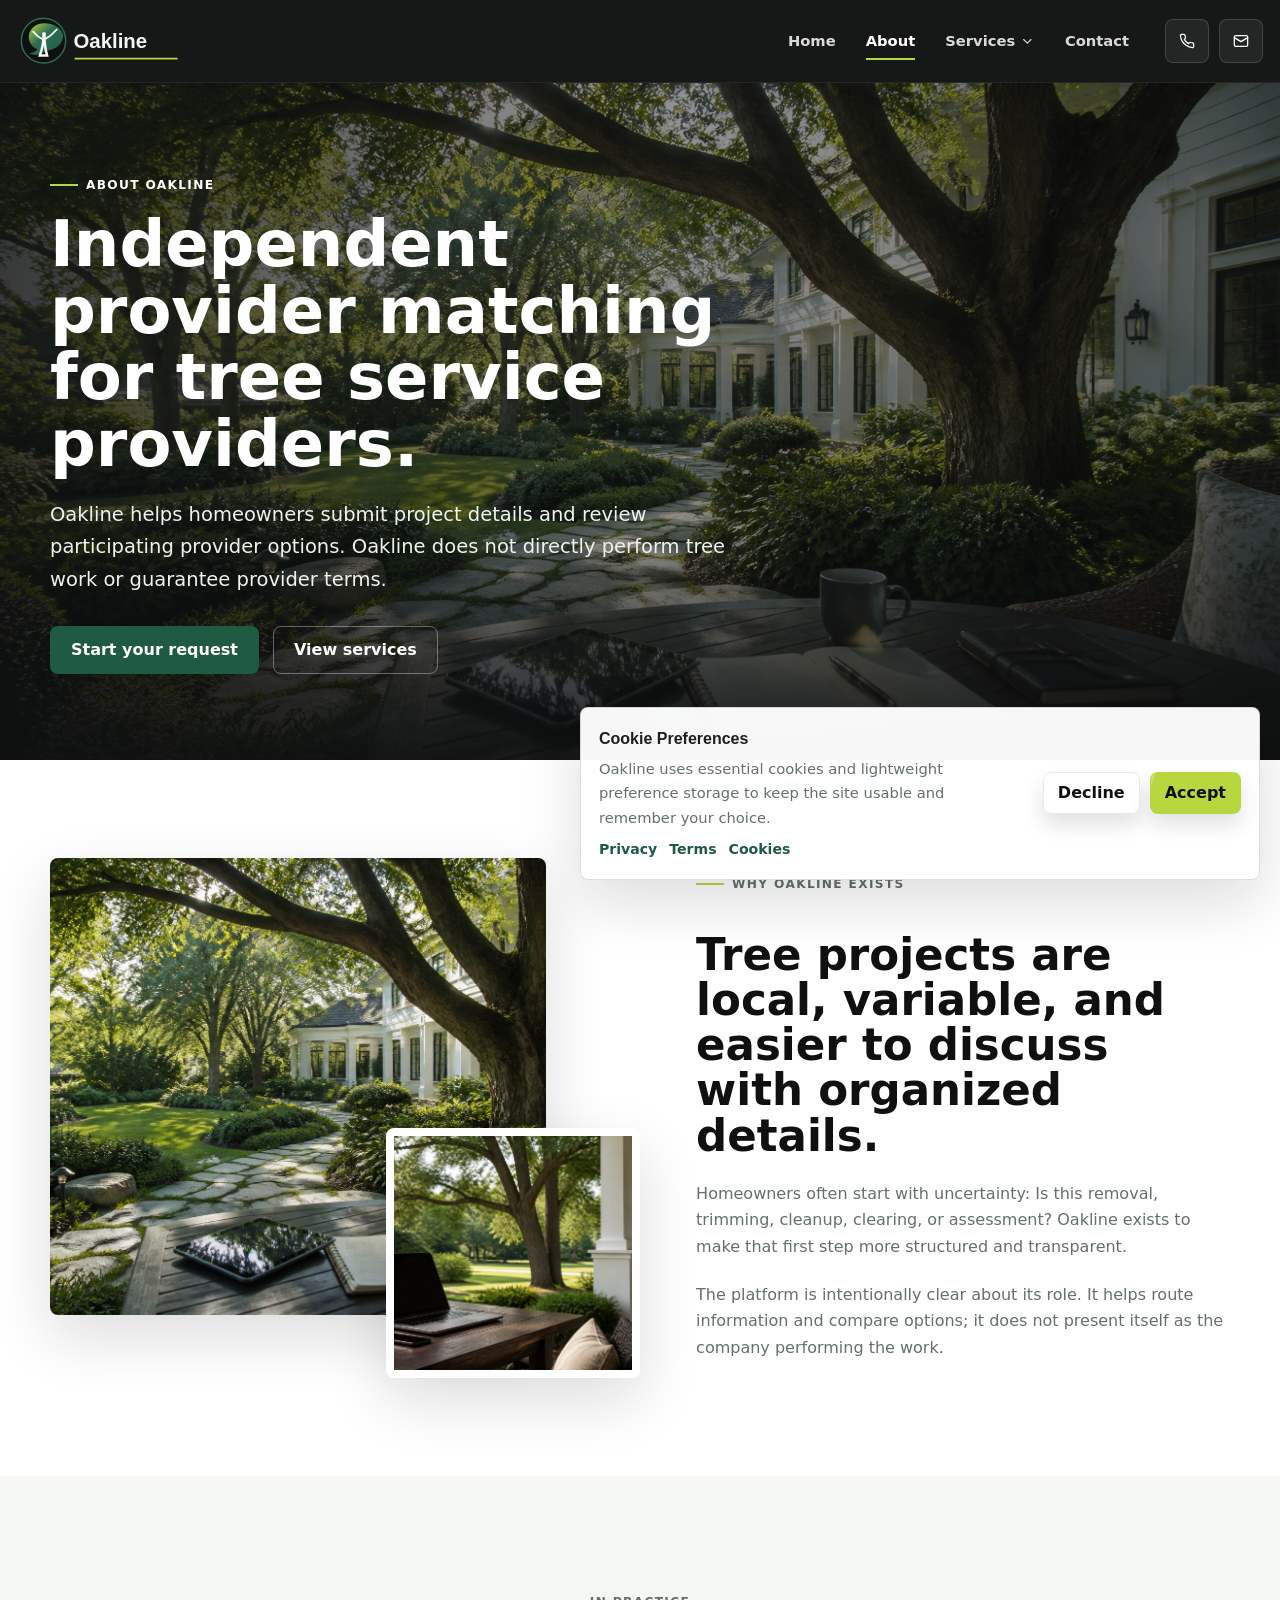
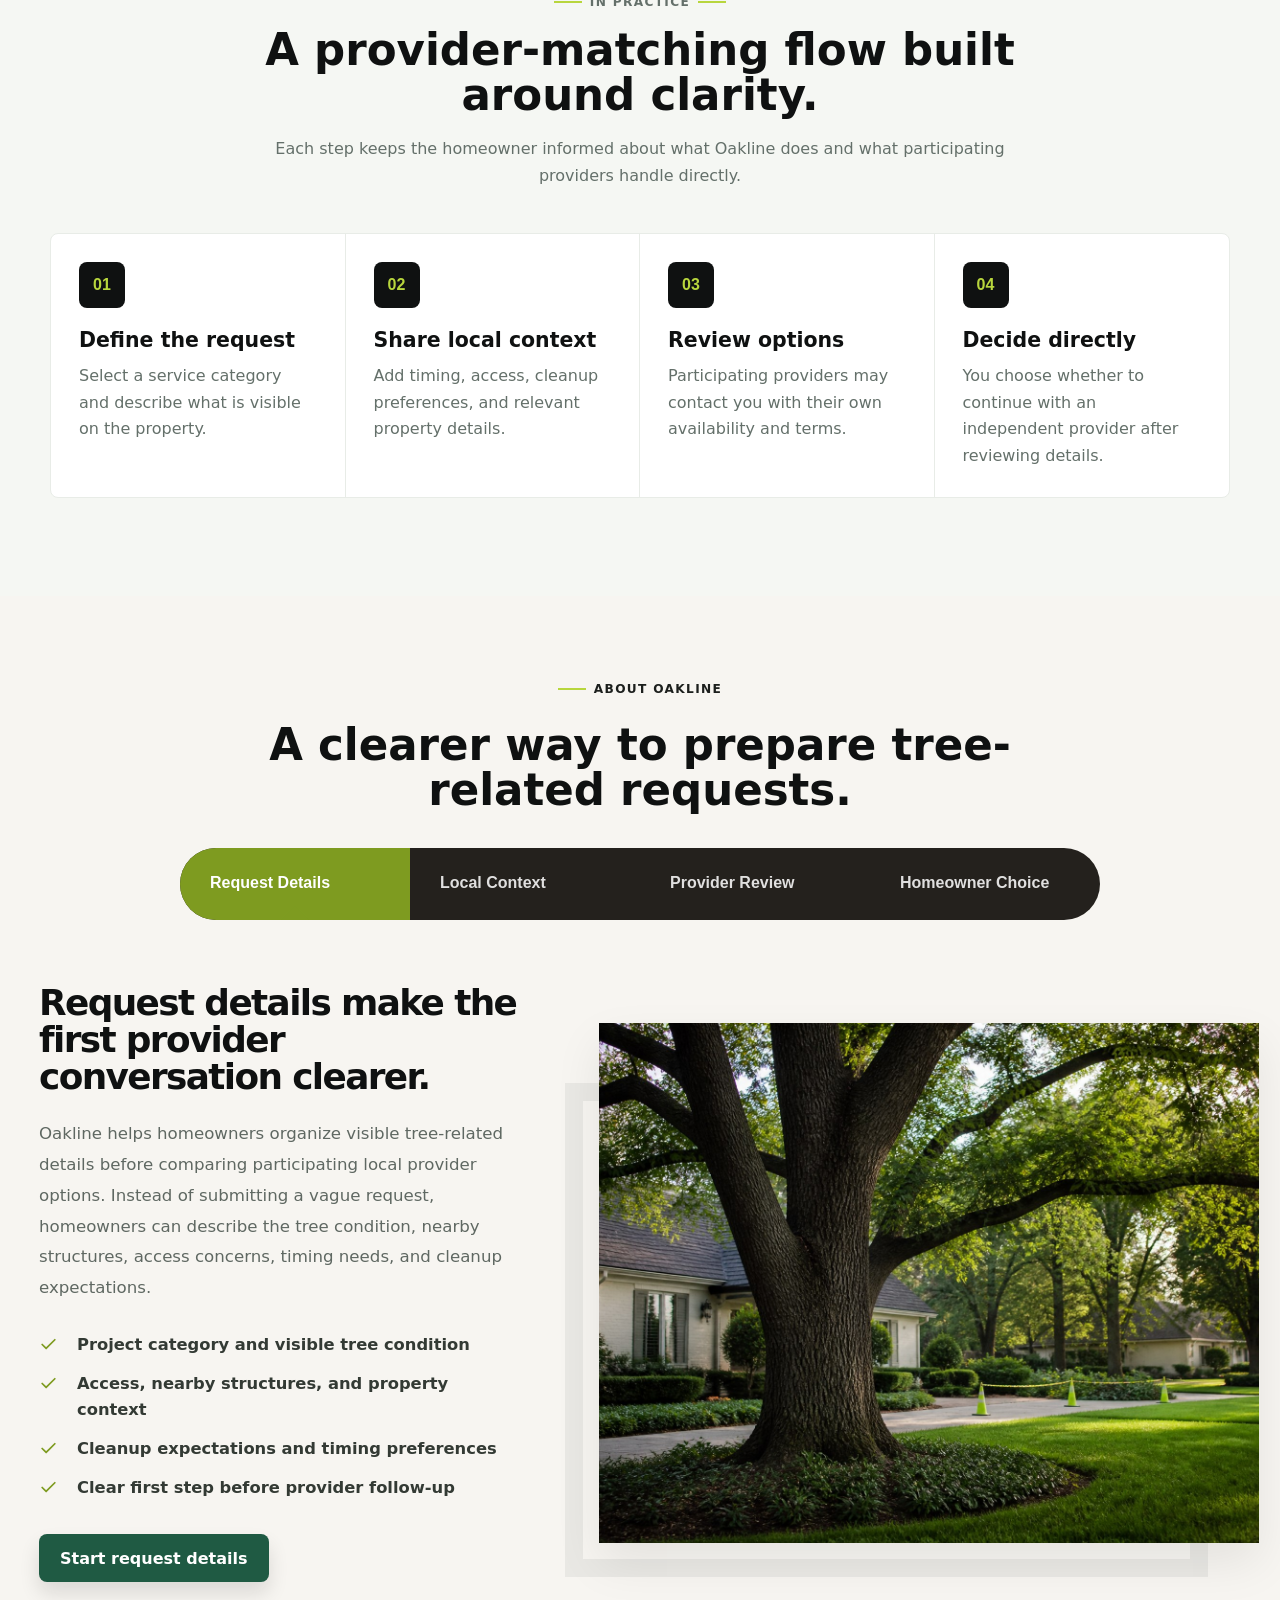
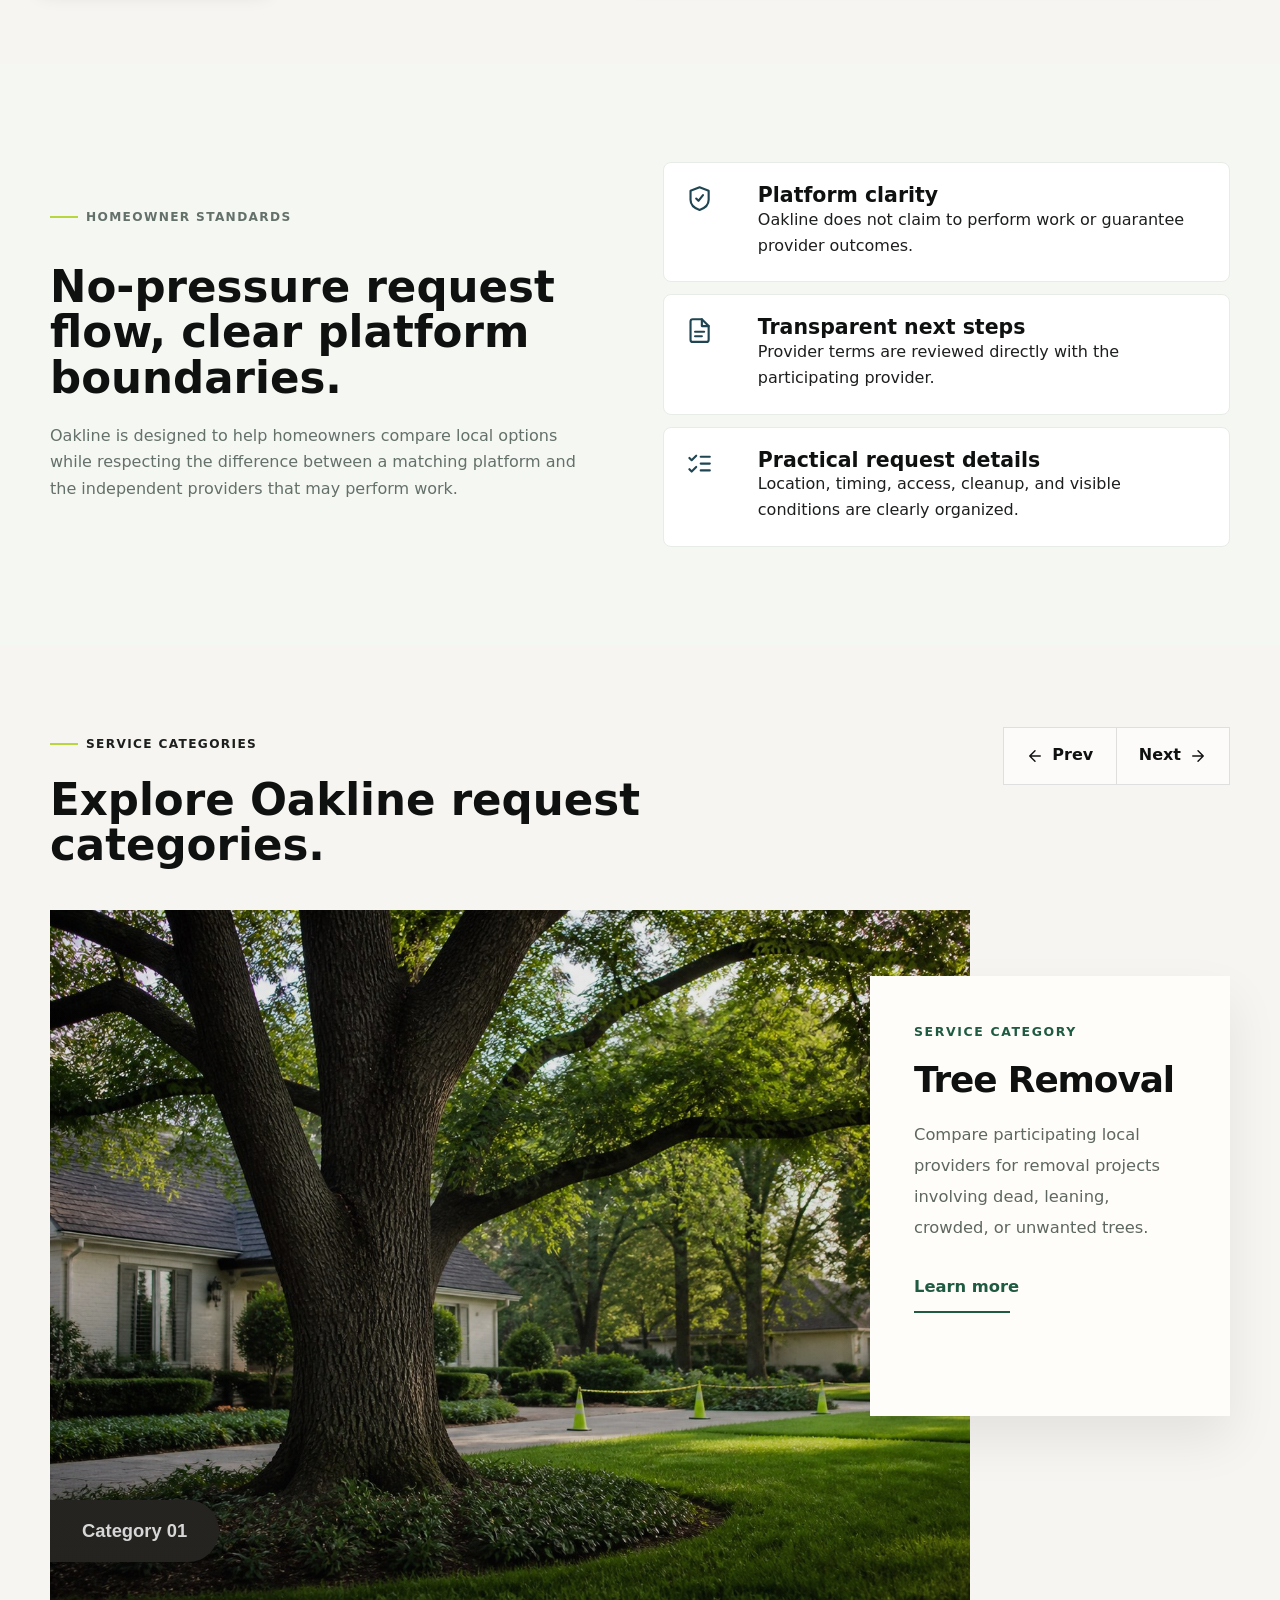
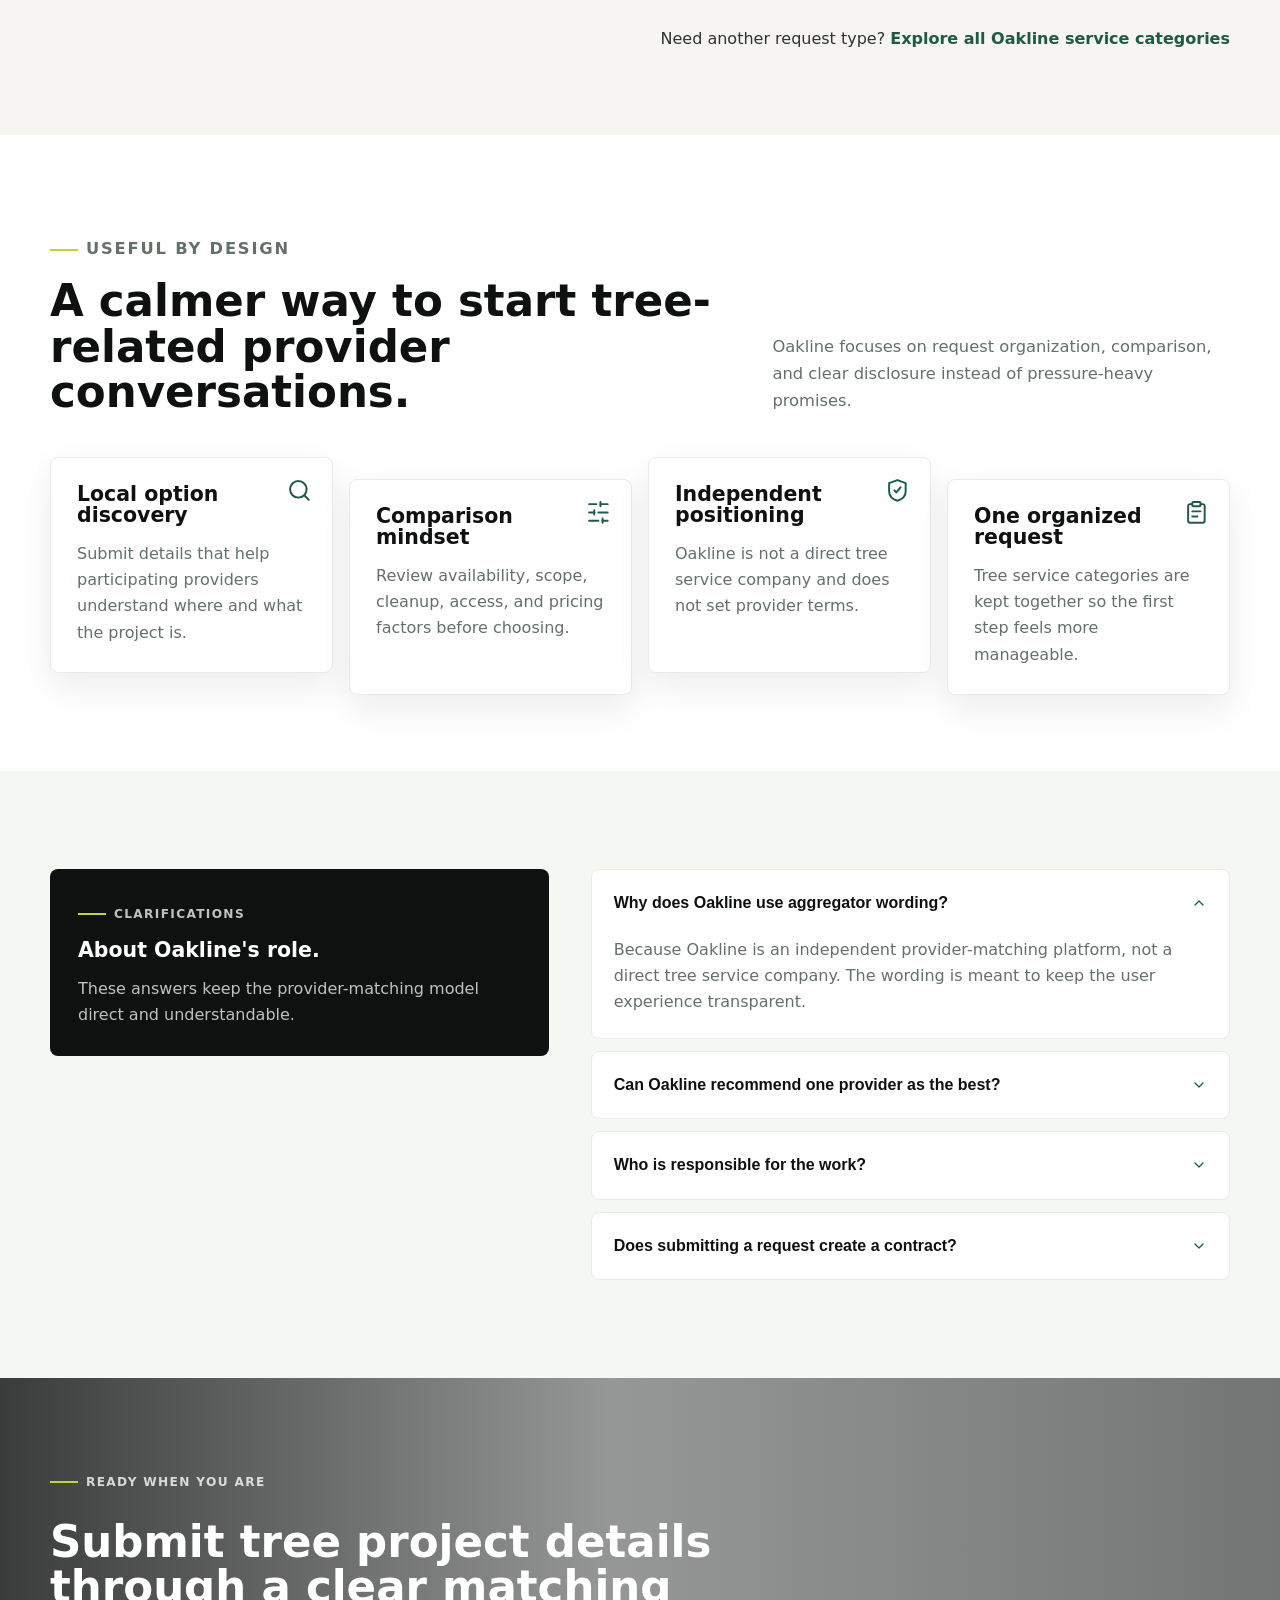
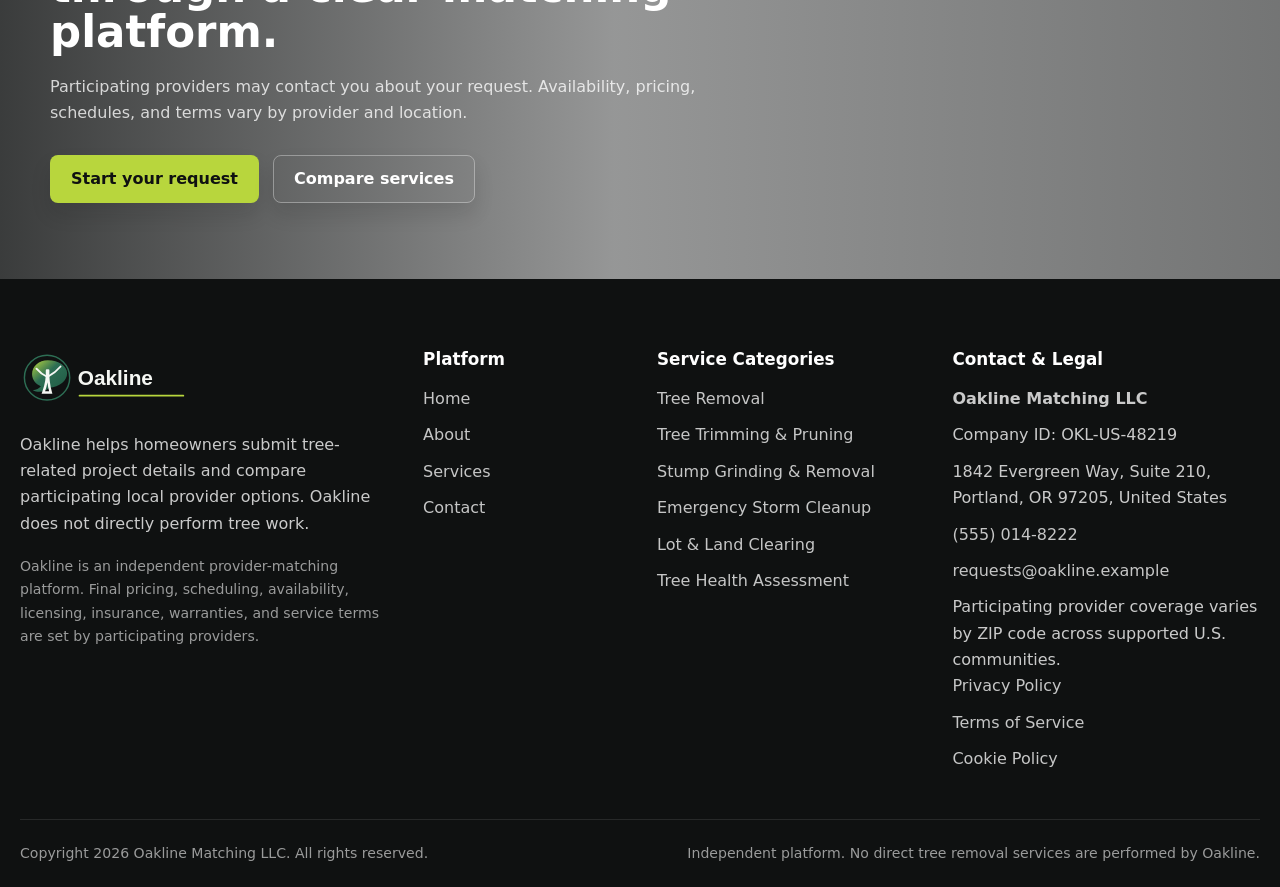
==== about.html @ 8fe59e29 "+" ====
<!doctype html>
<html lang="en">
<head>
  <meta charset="utf-8">
  <meta name="viewport" content="width=device-width, initial-scale=1">
  <meta name="description" content="Learn how Oakline works as an independent tree service provider matching platform for homeowners.">
  <title>About Oakline | Independent Provider Matching</title>
  <link rel="icon" href="assets/images/logo.svg" type="image/svg+xml">
  <link rel="stylesheet" href="assets/css/global.css">
  <link rel="stylesheet" href="assets/css/about.css">
  <script defer src="assets/js/config.js"></script>
  <script defer src="assets/js/global.js"></script>
  <script defer src="assets/js/about.js"></script>
</head>
<body data-page="about">
  <a class="skip-link" href="#main">Skip to content</a>
  <div data-site-header></div>

  <main id="main">
    <section class="inner-hero hero-about">
      <div class="inner-hero-content">
        <div class="inner-hero-copy" data-aos="fade-up">
          <p class="eyebrow">About Oakline</p>
          <h1>Independent provider matching for tree service providers.</h1>
          <p class="lead">Oakline helps homeowners submit project details and review participating provider options. Oakline does not directly perform tree work or guarantee provider terms.</p>
          <div class="btn-row">
            <a class="btn btn-primary" href="contact.html">Start your request</a>
            <a class="btn btn-ghost-dark" href="all-services.html">View services</a>
          </div>
        </div>
      </div>
    </section>

    <section class="section" aria-labelledby="why-exists">
      <div class="container story-grid">
        <div class="photo-stack" data-aos="fade-right">
          <div class="photo-main"><img src="assets/images/hero-about.jpg" alt="Mature residential landscape" loading="lazy"></div>
          <div class="photo-small"><img src="assets/images/hero-contact.jpg" alt="Request planning table near trees" loading="lazy"></div>
        </div>
        <div class="content-stack" data-aos="fade-left">
          <p class="eyebrow">Why Oakline exists</p>
          <h2 id="why-exists">Tree projects are local, variable, and easier to discuss with organized details.</h2>
          <p>Homeowners often start with uncertainty: Is this removal, trimming, cleanup, clearing, or assessment? Oakline exists to make that first step more structured and transparent.</p>
          <p>The platform is intentionally clear about its role. It helps route information and compare options; it does not present itself as the company performing the work.</p>
        </div>
      </div>
    </section>

    <section class="section section-soft" aria-labelledby="practice-flow">
      <div class="container">
        <div class="center-heading">
          <p class="eyebrow">In practice</p>
          <h2 id="practice-flow">A provider-matching flow built around clarity.</h2>
          <p>Each step keeps the homeowner informed about what Oakline does and what participating providers handle directly.</p>
        </div>
        <div class="process-line" data-aos="fade-up">
          <article class="process-step"><span>01</span><h3>Define the request</h3><p>Select a service category and describe what is visible on the property.</p></article>
          <article class="process-step"><span>02</span><h3>Share local context</h3><p>Add timing, access, cleanup preferences, and relevant property details.</p></article>
          <article class="process-step"><span>03</span><h3>Review options</h3><p>Participating providers may contact you with their own availability and terms.</p></article>
          <article class="process-step"><span>04</span><h3>Decide directly</h3><p>You choose whether to continue with an independent provider after reviewing details.</p></article>
        </div>
      </div>
    </section>


    <section class="section oakline-about-tabs" aria-labelledby="oakline-about-tabs-title">
      <div class="oakline-about-tabs__shell" data-tab-group>
        <div class="oakline-about-tabs__heading">
          <p class="eyebrow">About Oakline</p>
          <h2 id="oakline-about-tabs-title">A clearer way to prepare tree-related requests.</h2>
        </div>
    
        <div class="oakline-about-tabs__nav" role="tablist" aria-label="Oakline platform topics">
          <button class="oakline-about-tab tab-button" type="button" data-tab-target="request-details">
            Request Details
          </button>
          <button class="oakline-about-tab tab-button" type="button" data-tab-target="local-context">
            Local Context
          </button>
          <button class="oakline-about-tab tab-button" type="button" data-tab-target="provider-review">
            Provider Review
          </button>
          <button class="oakline-about-tab tab-button" type="button" data-tab-target="homeowner-choice">
            Homeowner Choice
          </button>
        </div>
    
        <div class="oakline-about-tabs__content">
          <div class="tab-panel" data-tab-panel="request-details">
            <div class="oakline-about-tabs__panel">
              <div class="oakline-about-tabs__copy">
                <h3>Request details make the first provider conversation clearer.</h3>
                <p>
                  Oakline helps homeowners organize visible tree-related details before comparing participating local
                  provider options. Instead of submitting a vague request, homeowners can describe the tree condition,
                  nearby structures, access concerns, timing needs, and cleanup expectations.
                </p>
    
                <ul>
                  <li><span data-lucide="check"></span> Project category and visible tree condition</li>
                  <li><span data-lucide="check"></span> Access, nearby structures, and property context</li>
                  <li><span data-lucide="check"></span> Cleanup expectations and timing preferences</li>
                  <li><span data-lucide="check"></span> Clear first step before provider follow-up</li>
                </ul>
    
                <a class="btn btn-primary" href="contact.html">Start request details</a>
              </div>
    
              <div class="oakline-about-tabs__image">
                <img src="assets/images/service-1.jpg" alt="Tree removal request context" loading="lazy">
              </div>
            </div>
          </div>
    
          <div class="tab-panel" data-tab-panel="local-context">
            <div class="oakline-about-tabs__panel">
              <div class="oakline-about-tabs__copy">
                <h3>Local context can affect which providers are available.</h3>
                <p>
                  Provider participation may depend on ZIP code, route coverage, weather, project complexity, and local
                  demand. Oakline helps structure the request, but availability, timing, and response details come from
                  participating providers directly.
                </p>
    
                <ul>
                  <li><span data-lucide="check"></span> Provider coverage may vary by ZIP code</li>
                  <li><span data-lucide="check"></span> Storm demand can affect response timing</li>
                  <li><span data-lucide="check"></span> Access and equipment needs may change next steps</li>
                  <li><span data-lucide="check"></span> No guaranteed provider response or schedule</li>
                </ul>
    
                <a class="btn btn-primary" href="all-services.html">View categories</a>
              </div>
    
              <div class="oakline-about-tabs__image">
                <img src="assets/images/hero-services.jpg" alt="Residential property with mature trees" loading="lazy">
              </div>
            </div>
          </div>
    
          <div class="tab-panel" data-tab-panel="provider-review">
            <div class="oakline-about-tabs__panel">
              <div class="oakline-about-tabs__copy">
                <h3>Provider details should be reviewed before moving forward.</h3>
                <p>
                  Oakline is not a tree removal company and does not perform the work. Homeowners should review provider
                  licensing, insurance, written scope, cleanup terms, pricing factors, warranties, and service agreements
                  before choosing whether to continue.
                </p>
    
                <ul>
                  <li><span data-lucide="check"></span> Verify licensing and insurance directly</li>
                  <li><span data-lucide="check"></span> Ask what is included and excluded</li>
                  <li><span data-lucide="check"></span> Compare cleanup, access, and pricing details</li>
                  <li><span data-lucide="check"></span> Review provider-specific terms before hiring</li>
                </ul>
    
                <a class="btn btn-primary" href="about.html">How Oakline works</a>
              </div>
    
              <div class="oakline-about-tabs__image">
                <img src="assets/images/hero-about.jpg" alt="Tree provider review context" loading="lazy">
              </div>
            </div>
          </div>
    
          <div class="tab-panel" data-tab-panel="homeowner-choice">
            <div class="oakline-about-tabs__panel">
              <div class="oakline-about-tabs__copy">
                <h3>The homeowner stays in control of the final decision.</h3>
                <p>
                  Oakline helps with the first step: organizing the request and making provider comparison easier. Final
                  pricing, scheduling, project scope, cleanup, and service outcomes are handled between the homeowner and
                  the provider they choose.
                </p>
    
                <ul>
                  <li><span data-lucide="check"></span> Compare provider options without pressure</li>
                  <li><span data-lucide="check"></span> Continue only if provider terms fit your needs</li>
                  <li><span data-lucide="check"></span> Ask questions before approving any work</li>
                  <li><span data-lucide="check"></span> Make the final decision directly with the provider</li>
                </ul>
    
                <a class="btn btn-primary" href="contact.html">Submit project details</a>
              </div>
    
              <div class="oakline-about-tabs__image">
                <img src="assets/images/hero-contact.jpg" alt="Homeowner preparing tree request details" loading="lazy">
              </div>
            </div>
          </div>
        </div>
      </div>
    </section>

    <section class="section section-soft" aria-labelledby="standards">
      <div class="container split">
        <div class="content-stack" data-aos="fade-right">
          <p class="eyebrow">Homeowner standards</p>
          <h2 id="standards">No-pressure request flow, clear platform boundaries.</h2>
          <p>Oakline is designed to help homeowners compare local options while respecting the difference between a matching platform and the independent providers that may perform work.</p>
        </div>
        <div class="standards-list" data-aos="fade-left">
          <article class="standard-row"><span data-lucide="shield-check"></span><div><h3>Platform clarity</h3><p>Oakline does not claim to perform work or guarantee provider outcomes.</p></div></article>
          <article class="standard-row"><span data-lucide="file-text"></span><div><h3>Transparent next steps</h3><p>Provider terms are reviewed directly with the participating provider.</p></div></article>
          <article class="standard-row"><span data-lucide="list-check"></span><div><h3>Practical request details</h3><p>Location, timing, access, cleanup, and visible conditions are clearly organized.</p></div></article>
        </div>
      </div>
    </section>

<section class="section oakline-service-showcase" aria-labelledby="oakline-service-showcase-title">
  <div class="container">
    <div class="oakline-service-showcase__head">
      <div>
        <p class="eyebrow">Service categories</p>
        <h2 id="oakline-service-showcase-title">Explore Oakline request categories.</h2>
      </div>

      <div class="oakline-service-showcase__controls" aria-label="Service showcase controls">
        <button type="button" class="oakline-showcase-btn" data-service-showcase-prev>
          <span data-lucide="arrow-left"></span>
          Prev
        </button>
        <button type="button" class="oakline-showcase-btn" data-service-showcase-next>
          Next
          <span data-lucide="arrow-right"></span>
        </button>
      </div>
    </div>

    <div class="oakline-service-showcase__slider" data-service-showcase>
      <div class="oakline-service-showcase__media">
        <img src="assets/images/service-1.jpg" alt="Tree service category image" loading="lazy"
          data-service-showcase-image>

        <div class="oakline-service-showcase__badge" data-service-showcase-badge>
          Category 01
        </div>
      </div>

      <div class="oakline-service-showcase__card">
        <span class="oakline-service-showcase__kicker" data-service-showcase-kicker>
          Request category
        </span>

        <h3 data-service-showcase-title>Tree Removal</h3>

        <p data-service-showcase-text>
          Compare participating local providers for removal projects involving dead, leaning, crowded, or unwanted
          trees.
        </p>

        <a class="oakline-service-showcase__link" href="tree-removal.html" data-service-showcase-link>
          Learn more
        </a>
      </div>
    </div>

    <div class="oakline-service-showcase__footer">
      <p>
        Need another request type?
        <a href="all-services.html">Explore all Oakline service categories</a>
      </p>
    </div>
  </div>
</section>

    <section class="section" aria-labelledby="useful">
      <div class="container">
        <div class="section-heading">
          <div>
            <p class="eyebrow">Useful by design</p>
            <h2 id="useful">A calmer way to start tree-related provider conversations.</h2>
          </div>
          <p>Oakline focuses on request organization, comparison, and clear disclosure instead of pressure-heavy promises.
          </p>
        </div>
        <div class="useful-grid">
          <article class="premium-card" data-aos="fade-up"><span class="card-icon" data-lucide="search"></span>
            <h3>Local option discovery</h3>
            <p>Submit details that help participating providers understand where and what the project is.</p>
          </article>
          <article class="premium-card" data-aos="fade-up"><span class="card-icon" data-lucide="sliders-horizontal"></span>
            <h3>Comparison mindset</h3>
            <p>Review availability, scope, cleanup, access, and pricing factors before choosing.</p>
          </article>
          <article class="premium-card" data-aos="fade-up"><span class="card-icon" data-lucide="shield-check"></span>
            <h3>Independent positioning</h3>
            <p>Oakline is not a direct tree service company and does not set provider terms.</p>
          </article>
          <article class="premium-card" data-aos="fade-up"><span class="card-icon" data-lucide="clipboard-list"></span>
            <h3>One organized request</h3>
            <p>Tree service categories are kept together so the first step feels more manageable.</p>
          </article>
        </div>
      </div>
    </section>

    <section class="section section-soft" aria-labelledby="about-faq-title">
      <div class="container faq-layout">
        <aside class="faq-aside" data-aos="fade-right">
          <p class="eyebrow">Clarifications</p>
          <h3 id="about-faq-title">About Oakline's role.</h3>
          <p>These answers keep the provider-matching model direct and understandable.</p>
        </aside>
        <div class="accordion faq-accordion" id="about-faq" data-accordion data-aos="fade-left">
          <article class="accordion-item"><button class="accordion-trigger" type="button" aria-expanded="false" data-accordion-trigger>Why does Oakline use aggregator wording?<span data-lucide="chevron-down"></span></button><div class="accordion-panel"><p>Because Oakline is an independent provider-matching platform, not a direct tree service company. The wording is meant to keep the user experience transparent.</p></div></article>
          <article class="accordion-item"><button class="accordion-trigger" type="button" aria-expanded="false" data-accordion-trigger>Can Oakline recommend one provider as the best?<span data-lucide="chevron-down"></span></button><div class="accordion-panel"><p>Oakline may help surface participating options, but homeowners should compare provider details and decide independently.</p></div></article>
          <article class="accordion-item"><button class="accordion-trigger" type="button" aria-expanded="false" data-accordion-trigger>Who is responsible for the work?<span data-lucide="chevron-down"></span></button><div class="accordion-panel"><p>The independent provider hired by the homeowner is responsible for any contracted work, subject to that provider's terms.</p></div></article>
          <article class="accordion-item"><button class="accordion-trigger" type="button" aria-expanded="false" data-accordion-trigger>Does submitting a request create a contract?<span data-lucide="chevron-down"></span></button><div class="accordion-panel"><p>No. Submitting a request through Oakline does not create a direct service contract with Oakline.</p></div></article>
        </div>
      </div>
    </section>

    <section class="prefooter-cta cta-about">
      <div class="container" data-aos="fade-up">
        <p class="eyebrow">Ready when you are</p>
        <h2>Submit tree project details through a clear matching platform.</h2>
        <p>Participating providers may contact you about your request. Availability, pricing, schedules, and terms vary by provider and location.</p>
        <div class="btn-row">
          <a class="btn btn-accent" href="contact.html">Start your request</a>
          <a class="btn btn-ghost-dark" href="all-services.html">Compare services</a>
        </div>
      </div>
    </section>
  </main>

  <div data-site-footer></div>
</body>
</html>
---- assets/css/global.css ----
:root {
  --black: #0f1111;
  --white: #ffffff;
  --off: #f5f7f3;
  --green: #1f5a43;
  --green-2: #2d6e54;
  --lime: #b8d63d;
  --marine: #1f4552;
  --gray: #e8ece7;
  --text: #1c1f1d;
  --muted: #64706a;
  --shadow: 0 22px 60px rgba(15, 17, 17, 0.14);
  --soft-shadow: 0 14px 36px rgba(15, 17, 17, 0.08);
  --radius: 8px;
  --max: 1180px;
  --header: 82px;
}

* {
  box-sizing: border-box;
}

html,
body {
  max-width: 100%;
  overflow-x: clip;
  overflow-y: visible;
}

html {
  scroll-behavior: smooth;
}

body {
  margin: 0;
  width: 100%;
  padding-top: var(--header);
  color: var(--text);
  background: var(--white);
  font-family: Inter, Manrope, system-ui, -apple-system, BlinkMacSystemFont, "Segoe UI", sans-serif;
  font-size: 16px;
  line-height: 1.65;
}

section[id],
main[id] {
  scroll-margin-top: calc(var(--header) + 20px);
}

body.menu-open {
  overflow: hidden;
}

img,
svg {
  display: block;
  max-width: 100%;
}

img {
  height: auto;
}

a {
  color: inherit;
  text-decoration: none;
}

button,
input,
textarea,
select {
  font: inherit;
}

button {
  cursor: pointer;
}

::selection {
  background: var(--lime);
  color: var(--black);
}

.skip-link {
  position: fixed;
  top: 12px;
  left: 12px;
  z-index: 1000;
  transform: translateY(-140%);
  padding: 10px 14px;
  background: var(--lime);
  color: var(--black);
  font-weight: 800;
  border-radius: var(--radius);
  transition: transform 0.2s ease;
}

.skip-link:focus {
  transform: translateY(0);
}

:focus-visible {
  outline: 3px solid var(--lime);
  outline-offset: 4px;
}

.container {
  width: min(var(--max), calc(100% - 40px));
  margin: 0 auto;
}

.section {
  padding: 98px 0;
}

.section-soft {
  background: var(--off);
}

.section-tight {
  padding: 72px 0;
}

.eyebrow {
  display: inline-flex;
  align-items: center;
  gap: 8px;
  margin: 0 0 16px;
  font-size: 0.76rem;
  font-weight: 850;
  letter-spacing: 0.11em;
  text-transform: uppercase;
}

.eyebrow::before {
  content: "";
  width: 28px;
  height: 2px;
  background: var(--lime);
}

h1,
h2,
h3,
h4 {
  margin: 0;
  color: var(--black);
  font-family: Sora, Manrope, Inter, system-ui, sans-serif;
  line-height: 1.04;
  letter-spacing: 0;
}

h1 {
  font-size: clamp(2.55rem, 5vw, 5.1rem);
}

h2 {
  font-size: clamp(2rem, 3.4vw, 3.65rem);
}

h3 {
  font-size: clamp(1.25rem, 1.6vw, 1.65rem);
}

p {
  margin: 0;
}

.lead {
  color: #edf3ed;
  font-size: clamp(1.02rem, 1.6vw, 1.22rem);
  max-width: 680px;
}

.section-heading {
  display: grid;
  grid-template-columns: minmax(0, 0.9fr) minmax(260px, 0.6fr);
  gap: 36px;
  align-items: end;
  margin-bottom: 42px;
}

.section-heading p {
  color: var(--muted);
  font-size: 1.02rem;
}

.center-heading {
  max-width: 760px;
  margin: 0 auto 44px;
  text-align: center;
}

.center-heading .eyebrow {
  justify-content: center;
}

.center-heading .eyebrow::after {
  content: "";
  width: 28px;
  height: 2px;
  background: var(--lime);
}

.center-heading p {
  margin-top: 18px;
  color: var(--muted);
}

.icon {
  width: 1em;
  height: 1em;
}

.btn {
  position: relative;
  isolation: isolate;
  display: inline-flex;
  align-items: center;
  justify-content: center;
  gap: 10px;
  min-height: 48px;
  padding: 13px 20px;
  border: 1px solid transparent;
  border-radius: var(--radius);
  overflow: hidden;
  font-weight: 850;
  line-height: 1.1;
  white-space: normal;
  text-align: center;
  box-shadow: 0 11px 20px rgba(15, 17, 17, 0.12);
  transition: transform 0.22s ease, box-shadow 0.22s ease, background 0.22s ease, border-color 0.22s ease, color 0.22s ease;
}

.btn::after {
  content: "";
  position: absolute;
  inset: -2px auto -2px -45%;
  z-index: -1;
  width: 42%;
  transform: skewX(-18deg);
  background: rgba(255, 255, 255, 0.25);
  transition: left 0.55s ease;
}

.btn:hover {
  transform: translateY(-2px);
  box-shadow: 0 16px 28px rgba(15, 17, 17, 0.16);
}

.btn:hover::after {
  left: 115%;
}

.btn-primary {
  background: var(--green);
  color: var(--white);
}

.btn-primary:hover {
  background: var(--black);
}

.btn-secondary {
  background: var(--black);
  color: var(--white);
}

.btn-accent {
  background: var(--lime);
  color: var(--black);
}

.btn-ghost,
.btn-ghost-dark {
  background: rgba(255, 255, 255, 0.9);
  color: var(--black);
  border-color: rgba(15, 17, 17, 0.2);
}

.btn-ghost-dark {
  background: transparent;
  color: var(--white);
  border-color: rgba(255, 255, 255, 0.34);
}

.btn-row {
  display: flex;
  flex-wrap: wrap;
  gap: 14px;
  align-items: center;
}

.site-header {
  position: fixed;
  top: 0;
  left: 0;
  width: 100%;
  z-index: 9999;
  background: rgba(15, 17, 17, 0.97);
  color: var(--white);
  border-bottom: 1px solid rgba(255, 255, 255, 0.08);
  backdrop-filter: blur(18px);
}

body {
  padding-top: var(--header);
}

.header-shell {
  width: min(1320px, calc(100% - 34px));
  min-height: var(--header);
  margin: 0 auto;
  display: flex;
  align-items: center;
  justify-content: space-between;
  gap: 24px;
}

.brand-link {
  display: inline-flex;
  align-items: center;
  gap: 12px;
  min-width: 0;
}

.brand-link img {
  width: 186px;
  height: auto;
}

.brand-link span {
  display: none;
}

.desktop-nav {
  display: flex;
  align-items: center;
  gap: 6px;
  margin-left: auto;
}

.desktop-nav > a,
.nav-dropdown > a {
  position: relative;
  display: inline-flex;
  align-items: center;
  gap: 5px;
  padding: 29px 12px;
  color: rgba(255, 255, 255, 0.84);
  font-size: 0.92rem;
  font-weight: 760;
}

.desktop-nav > a::after,
.nav-dropdown > a::after {
  content: "";
  position: absolute;
  left: 12px;
  right: 12px;
  bottom: 22px;
  height: 2px;
  transform: scaleX(0);
  transform-origin: left;
  background: var(--lime);
  transition: transform 0.22s ease;
}

.desktop-nav > a:hover,
.nav-dropdown > a:hover,
.desktop-nav [aria-current="page"] {
  color: var(--white);
}

.desktop-nav > a:hover::after,
.nav-dropdown > a:hover::after,
.desktop-nav [aria-current="page"]::after {
  transform: scaleX(1);
}

.nav-dropdown {
  position: relative;
}

.dropdown-panel {
  position: absolute;
  top: 100%;
  left: 0;
  width: 278px;
  padding: 12px;
  background: var(--white);
  color: var(--black);
  border: 1px solid rgba(15, 17, 17, 0.1);
  border-radius: var(--radius);
  box-shadow: var(--shadow);
  opacity: 0;
  pointer-events: none;
  transform: translateY(12px);
  transition: opacity 0.2s ease, transform 0.2s ease;
}

.nav-dropdown:hover .dropdown-panel,
.nav-dropdown:focus-within .dropdown-panel {
  opacity: 1;
  pointer-events: auto;
  transform: translateY(0);
}

.dropdown-link {
  display: block;
  padding: 11px 12px;
  border-radius: var(--radius);
  color: var(--text);
  font-size: 0.92rem;
  font-weight: 750;
}

.dropdown-link:hover {
  background: var(--off);
  color: var(--green);
}

.header-actions {
  display: flex;
  align-items: center;
  gap: 10px;
}

.icon-btn,
.menu-toggle,
.menu-close,
.mobile-call,
.slider-arrow {
  display: inline-grid;
  place-items: center;
  width: 44px;
  height: 44px;
  border: 1px solid rgba(255, 255, 255, 0.14);
  border-radius: var(--radius);
  background: rgba(255, 255, 255, 0.06);
  color: var(--white);
  transition: background 0.22s ease, color 0.22s ease, transform 0.22s ease, border-color 0.22s ease;
}

.icon-btn:hover,
.menu-toggle:hover,
.menu-close:hover,
.mobile-call:hover,
.slider-arrow:hover {
  transform: translateY(-2px);
  background: var(--lime);
  color: var(--black);
  border-color: var(--lime);
}

.menu-toggle,
.mobile-call {
  display: none;
}

.mobile-menu {
  position: fixed;
  inset: 0;
  z-index: 120;
  display: grid;
  place-items: stretch;
  background: rgba(15, 17, 17, 0.98);
  color: var(--white);
  opacity: 0;
  visibility: hidden;
  pointer-events: none;
  transition: opacity 0.22s ease, visibility 0.22s ease;
}

.menu-open .mobile-menu {
  opacity: 1;
  visibility: visible;
  pointer-events: auto;
}

.mobile-menu-inner {
  width: min(680px, 100%);
  min-height: 100dvh;
  margin-left: auto;
  padding: 28px;
  background: var(--black);
  border-left: 1px solid rgba(255, 255, 255, 0.08);
  overflow-y: auto;
}

.menu-close {
  margin-left: auto;
}

.mobile-brand {
  display: inline-flex;
  align-items: center;
  gap: 12px;
  margin: 14px 0 30px;
  font-family: Sora, Manrope, sans-serif;
  font-size: 1.7rem;
  font-weight: 850;
}

.mobile-brand img {
  width: 170px;
}

.mobile-menu nav {
  display: grid;
  gap: 8px;
}

.mobile-menu nav a {
  padding: 14px 0;
  border-bottom: 1px solid rgba(255, 255, 255, 0.1);
  font-family: Sora, Manrope, sans-serif;
  font-size: clamp(1.25rem, 5vw, 2.35rem);
  font-weight: 760;
}

.mobile-menu nav .mobile-service-link {
  padding-left: 18px;
  color: rgba(255, 255, 255, 0.72);
  font-size: clamp(1rem, 3vw, 1.35rem);
}

.mobile-menu-cta {
  display: flex;
  flex-wrap: wrap;
  gap: 12px;
  margin-top: 34px;
}

.hero,
.inner-hero,
.service-hero {
  position: relative;
  display: grid;
  min-height: calc(100svh - var(--header));
  overflow: hidden;
  color: var(--white);
  background-color: var(--black);
  background-position: center;
  background-size: cover;
}

.inner-hero,
.service-hero {
  min-height: 560px;
}

.hero::before,
.inner-hero::before,
.service-hero::before,
.prefooter-cta::before,
.parallax-band::before {
  content: "";
  position: absolute;
  inset: 0;
  background: linear-gradient(90deg, rgba(15, 17, 17, 0.82), rgba(15, 17, 17, 0.44) 48%, rgba(15, 17, 17, 0.58));
}

.hero::after,
.inner-hero::after,
.service-hero::after {
  content: "";
  position: absolute;
  inset: auto 0 0;
  height: 34%;
  background: linear-gradient(0deg, rgba(15, 17, 17, 0.86), transparent);
}

.hero-home,
.cta-home {
  background-image: url("../images/hero-home.jpg");
}

.hero-about,
.cta-about {
  background-image: url("../images/hero-about.jpg");
}

.hero-services,
.cta-services {
  background-image: url("../images/hero-services.jpg");
}

.hero-contact,
.cta-contact {
  background-image: url("../images/hero-contact.jpg");
}

.service-hero-tree-removal,
.cta-service-1 {
  background-image: url("../images/service-1.jpg");
}

.service-hero-tree-trimming-pruning,
.cta-service-2 {
  background-image: url("../images/service-2.jpg");
}

.service-hero-stump-grinding-removal,
.cta-service-3 {
  background-image: url("../images/service-3.jpg");
}

.service-hero-emergency-storm-cleanup,
.cta-service-4 {
  background-image: url("../images/service-4.jpg");
}

.service-hero-lot-land-clearing,
.cta-service-5 {
  background-image: url("../images/service-5.jpg");
}

.service-hero-tree-health-assessment,
.cta-service-6 {
  background-image: url("../images/service-6.jpg");
}

.hero-content,
.inner-hero-content,
.service-hero-content {
  position: relative;
  z-index: 2;
  align-self: center;
  width: min(var(--max), calc(100% - 40px));
  margin: 0 auto;
  padding: 86px 0;
}

.hero-copy,
.inner-hero-copy,
.service-hero-copy {
  max-width: 760px;
}

.hero h1,
.inner-hero h1,
.service-hero h1 {
  color: var(--white);
  margin-bottom: 22px;
}

.hero .lead,
.inner-hero .lead,
.service-hero .lead {
  margin-bottom: 30px;
}

.hero-badges {
  display: flex;
  flex-wrap: wrap;
  gap: 10px;
  margin-bottom: 24px;
}

.chip {
  display: inline-flex;
  align-items: center;
  gap: 8px;
  min-height: 34px;
  padding: 8px 11px;
  border: 1px solid rgba(255, 255, 255, 0.18);
  border-radius: 999px;
  background: rgba(255, 255, 255, 0.08);
  color: rgba(255, 255, 255, 0.9);
  font-size: 0.82rem;
  font-weight: 760;
}

.clarifier {
  max-width: 620px;
  margin-top: 18px;
  color: rgba(255, 255, 255, 0.76);
  font-size: 0.94rem;
}

.split {
  display: grid;
  grid-template-columns: minmax(0, 0.95fr) minmax(0, 1fr);
  gap: clamp(30px, 6vw, 74px);
  align-items: center;
}

.split.reverse {
  grid-template-columns: minmax(0, 1fr) minmax(0, 0.95fr);
}

.content-stack {
  display: grid;
  gap: 22px;
}

.content-stack p {
  color: var(--muted);
}

.feature-list {
  display: grid;
  gap: 12px;
  margin: 8px 0 0;
  padding: 0;
  list-style: none;
}

.feature-list li {
  display: grid;
  grid-template-columns: 24px 1fr;
  gap: 12px;
  color: var(--text);
  font-weight: 680;
}

.feature-list li .icon {
  color: var(--lime);
  margin-top: 4px;
}

.photo-stack {
  position: relative;
  min-height: 520px;
}

.photo-stack img,
.media-tile img,
.service-card img,
.scenario-card img,
.mosaic-tile img {
  width: 100%;
  height: 100%;
  object-fit: cover;
}

.image-frame img {
  position: absolute;
  inset: 0;
  display: block;
  width: 100%;
  height: 100%;
  object-fit: cover;
}

.photo-stack .photo-main,
.photo-stack .photo-small {
  position: absolute;
  overflow: hidden;
  border-radius: var(--radius);
  box-shadow: var(--shadow);
}

.photo-stack .photo-main {
  inset: 0 16% 12% 0;
}

.photo-stack .photo-small {
  right: 0;
  bottom: 0;
  width: 43%;
  height: 48%;
  border: 8px solid var(--white);
}

.image-frame {
  position: relative;
  min-height: 620px;
  overflow: hidden;
  border-radius: var(--radius);
  box-shadow: var(--soft-shadow);
}

.image-frame::after {
  content: "";
  position: absolute;
  inset: 18px;
  border: 1px solid rgba(255, 255, 255, 0.36);
  border-radius: var(--radius);
  pointer-events: none;
}

.stat-strip {
  display: grid;
  grid-template-columns: repeat(3, 1fr);
  gap: 12px;
  margin-top: 26px;
}

.stat-strip > div {
  padding: 16px;
  border: 1px solid var(--gray);
  border-radius: var(--radius);
  background: var(--white);
}

.stat-strip strong {
  display: block;
  color: var(--green);
  font-family: Sora, Manrope, sans-serif;
  font-size: 1.35rem;
}

.stat-strip span {
  color: var(--muted);
  font-size: 0.9rem;
}

.card-grid {
  display: grid;
  grid-template-columns: repeat(3, 1fr);
  gap: 20px;
}

.premium-card {
  position: relative;
  min-width: 0;
  padding: 26px;
  overflow: hidden;
  border: 1px solid var(--gray);
  border-radius: var(--radius);
  background: var(--white);
  box-shadow: var(--soft-shadow);
  transition: transform 0.24s ease, box-shadow 0.24s ease, border-color 0.24s ease;
}

.premium-card:hover {
  transform: translateY(-5px);
  border-color: rgba(184, 214, 61, 0.8);
  box-shadow: var(--shadow);
}

.premium-card .card-icon {
  position: absolute;
  top: 20px;
  right: 20px;
  color: var(--green);
  font-size: 1.55rem;
}

.premium-card h3 {
  max-width: 82%;
  margin-bottom: 14px;
}

.premium-card p {
  color: var(--muted);
}

.service-card,
.scenario-card,
.mosaic-tile {
  position: relative;
  overflow: hidden;
  min-height: 330px;
  border-radius: var(--radius);
  background: var(--black);
  color: var(--white);
  box-shadow: var(--soft-shadow);
}

.service-card img,
.scenario-card img,
.mosaic-tile img {
  position: absolute;
  inset: 0;
  transition: transform 0.55s ease, opacity 0.55s ease;
}

.service-card::before,
.scenario-card::before,
.mosaic-tile::before {
  content: "";
  position: absolute;
  inset: 0;
  z-index: 1;
  background: linear-gradient(0deg, rgba(15, 17, 17, 0.82), rgba(15, 17, 17, 0.16) 62%);
}

.service-card:hover img,
.scenario-card:hover img,
.mosaic-tile:hover img {
  transform: scale(1.06);
  opacity: 0.9;
}

.service-card-content,
.scenario-card-content,
.mosaic-content {
  position: absolute;
  inset: auto 0 0;
  z-index: 2;
  padding: 24px;
}

.service-card h3,
.scenario-card h3,
.mosaic-tile h3 {
  color: var(--white);
  margin-bottom: 10px;
}

.service-card p,
.scenario-card p,
.mosaic-tile p {
  color: rgba(255, 255, 255, 0.78);
}

.text-link {
  display: inline-flex;
  align-items: center;
  gap: 8px;
  margin-top: 16px;
  color: var(--lime);
  font-weight: 850;
}

.process-line {
  display: grid;
  grid-template-columns: repeat(4, 1fr);
  gap: 0;
  border: 1px solid var(--gray);
  border-radius: var(--radius);
  overflow: hidden;
  background: var(--white);
}

.process-step {
  position: relative;
  min-height: 250px;
  padding: 28px;
  border-right: 1px solid var(--gray);
}

.process-step:last-child {
  border-right: 0;
}

.process-step span {
  display: inline-grid;
  place-items: center;
  width: 46px;
  height: 46px;
  margin-bottom: 22px;
  border-radius: var(--radius);
  background: var(--black);
  color: var(--lime);
  font-family: Sora, Manrope, sans-serif;
  font-weight: 850;
}

.process-step h3 {
  margin-bottom: 12px;
}

.process-step p {
  color: var(--muted);
}

.slider {
  position: relative;
}

.slider-stage {
  position: relative;
  min-height: 470px;
}

[data-slide] {
  display: none;
}

[data-slide].is-active {
  display: block;
}

.split-slide {
  display: grid;
  grid-template-columns: 0.95fr 1fr;
  gap: 0;
  min-height: 470px;
  overflow: hidden;
  border-radius: var(--radius);
  background: var(--black);
  color: var(--white);
  box-shadow: var(--shadow);
}

.split-slide img {
  width: 100%;
  height: 100%;
  min-height: 470px;
  object-fit: cover;
}

.split-slide-content {
  display: grid;
  align-content: center;
  gap: 22px;
  padding: clamp(30px, 5vw, 62px);
}

.split-slide-content h3,
.split-slide-content h2 {
  color: var(--white);
}

.split-slide-content p {
  color: rgba(255, 255, 255, 0.77);
}

.slider-controls {
  display: flex;
  gap: 10px;
  justify-content: flex-end;
  margin-top: 18px;
}

.slider-arrow {
  background: var(--black);
}

.tab-shell {
  display: grid;
  grid-template-columns: minmax(250px, 0.46fr) minmax(0, 1fr);
  gap: 24px;
  align-items: stretch;
}

.tab-list {
  display: grid;
  gap: 10px;
}

.tab-button {
  display: flex;
  align-items: center;
  justify-content: space-between;
  gap: 14px;
  width: 100%;
  padding: 18px 18px;
  border: 1px solid var(--gray);
  border-radius: var(--radius);
  background: var(--white);
  color: var(--text);
  text-align: left;
  font-weight: 820;
  transition: background 0.22s ease, color 0.22s ease, border-color 0.22s ease;
}

.tab-button.is-active,
.tab-button:hover {
  background: var(--black);
  color: var(--white);
  border-color: var(--black);
}

.tab-panel {
  display: none;
}

.tab-panel.is-active {
  display: block;
}

.tab-panel-card {
  min-height: 100%;
  padding: clamp(28px, 4vw, 46px);
  border-radius: var(--radius);
  background: var(--off);
}

.tab-panel-card p {
  margin-top: 16px;
  color: var(--muted);
}

.accordion {
  display: grid;
  gap: 12px;
}

.accordion-item {
  overflow: hidden;
  border: 1px solid var(--gray);
  border-radius: var(--radius);
  background: var(--white);
}

.accordion-trigger {
  display: flex;
  align-items: center;
  justify-content: space-between;
  gap: 18px;
  width: 100%;
  padding: 20px 22px;
  border: 0;
  background: transparent;
  color: var(--black);
  text-align: left;
  font-family: Sora, Manrope, sans-serif;
  font-weight: 760;
}

.accordion-trigger .icon {
  flex: 0 0 auto;
  color: var(--green);
  transition: transform 0.2s ease;
}

.accordion-item.is-open .accordion-trigger .icon {
  transform: rotate(180deg);
}

.accordion-panel {
  display: none;
  padding: 0 22px 22px;
  color: var(--muted);
}

.accordion-item.is-open .accordion-panel {
  display: block;
}

.faq-layout {
  display: grid;
  grid-template-columns: 0.78fr 1fr;
  gap: 42px;
  align-items: start;
  overflow: visible;
}

.faq-aside {
  position: sticky;
  top: calc(var(--header) + 30px);
  align-self: start;
  height: fit-content;
  padding: 28px;
  border-radius: var(--radius);
  background: var(--black);
  color: var(--white);
  z-index: 2;
}

.faq-aside h3 {
  color: var(--white);
  margin-bottom: 14px;
}

.faq-aside p {
  color: rgba(255, 255, 255, 0.74);
}

.faq-accordion {
  min-width: 0;
}

.parallax-band,
.prefooter-cta {
  position: relative;
  overflow: hidden;
  background-position: center;
  background-size: cover;
  background-attachment: fixed;
  color: var(--white);
}

.parallax-band {
  padding: 106px 0;
  background-image: url("../images/hero-services.jpg");
}

.parallax-band .container,
.prefooter-cta .container {
  position: relative;
  z-index: 2;
}

.parallax-band h2,
.prefooter-cta h2 {
  color: var(--white);
  max-width: 780px;
}

.parallax-band p,
.prefooter-cta p {
  max-width: 680px;
  margin: 18px 0 28px;
  color: rgba(255, 255, 255, 0.78);
}

.prefooter-cta {
  padding: 76px 0;
}

.prefooter-cta::after {
  content: "";
  position: absolute;
  top: 0;
  bottom: 0;
  left: -35%;
  width: 22%;
  transform: skewX(-18deg);
  background: rgba(255, 255, 255, 0.16);
  animation: ctaShine 5.5s ease-in-out infinite;
}

@keyframes ctaShine {
  0%,
  42% {
    left: -35%;
  }
  70%,
  100% {
    left: 120%;
  }
}

.site-footer {
  background: var(--black);
  color: rgba(255, 255, 255, 0.78);
}

.footer-shell {
  width: min(1320px, calc(100% - 40px));
  margin: 0 auto;
  display: grid;
  grid-template-columns: 1.2fr 0.65fr 0.85fr 1fr;
  gap: 34px;
  padding: 72px 0 46px;
}

.footer-logo img {
  width: 190px;
}

.footer-brand p {
  max-width: 420px;
  margin-top: 18px;
}

.footer-disclaimer {
  color: rgba(255, 255, 255, 0.58);
  font-size: 0.88rem;
}

.footer-col h2 {
  margin-bottom: 18px;
  color: var(--white);
  font-size: 1.05rem;
}

.footer-links,
.footer-col address {
  display: grid;
  gap: 10px;
}

.footer-col address {
  font-style: normal;
}

.footer-links a,
.footer-col address a {
  color: rgba(255, 255, 255, 0.76);
}

.footer-links a:hover,
.footer-col address a:hover {
  color: var(--lime);
}

.footer-bottom {
  width: min(1320px, calc(100% - 40px));
  margin: 0 auto;
  display: flex;
  flex-wrap: wrap;
  justify-content: space-between;
  gap: 16px;
  padding: 22px 0;
  border-top: 1px solid rgba(255, 255, 255, 0.1);
  color: rgba(255, 255, 255, 0.58);
  font-size: 0.88rem;
}

.cookie-banner {
  position: fixed;
  right: 20px;
  bottom: 20px;
  z-index: 140;
  display: grid;
  grid-template-columns: 1fr auto;
  gap: 18px;
  width: min(680px, calc(100% - 40px));
  padding: 18px;
  border: 1px solid rgba(15, 17, 17, 0.14);
  border-radius: var(--radius);
  background: rgba(255, 255, 255, 0.97);
  box-shadow: var(--shadow);
}

.cookie-banner strong {
  font-family: Sora, Manrope, sans-serif;
}

.cookie-banner p {
  margin-top: 5px;
  color: var(--muted);
  font-size: 0.92rem;
}

.cookie-banner nav {
  display: flex;
  flex-wrap: wrap;
  gap: 12px;
  margin-top: 8px;
  color: var(--green);
  font-size: 0.88rem;
  font-weight: 760;
}

.cookie-actions {
  display: flex;
  gap: 10px;
  align-items: center;
}

.cookie-actions .btn-ghost-dark {
  background: var(--white);
  color: var(--black);
  border-color: var(--gray);
}

.cookie-actions .btn {
  min-height: 42px;
  padding: 10px 14px;
}

.form-grid {
  display: grid;
  grid-template-columns: repeat(2, minmax(0, 1fr));
  gap: 16px;
}

.form-field {
  display: grid;
  gap: 8px;
}

.form-field.full {
  grid-column: 1 / -1;
}

.form-field label {
  color: var(--black);
  font-weight: 820;
}

.form-field input,
.form-field select,
.form-field textarea {
  width: 100%;
  min-height: 50px;
  padding: 13px 14px;
  border: 1px solid #d7ddd5;
  border-radius: var(--radius);
  background: var(--white);
  color: var(--text);
  transition: border-color 0.2s ease, box-shadow 0.2s ease;
}

.form-field textarea {
  min-height: 138px;
  resize: vertical;
}

.form-field input:focus,
.form-field select:focus,
.form-field textarea:focus {
  border-color: var(--green);
  box-shadow: 0 0 0 4px rgba(31, 90, 67, 0.12);
  outline: none;
}

.form-field.is-hidden {
  position: absolute;
  left: -9999px;
  opacity: 0;
  pointer-events: none;
}

.checkbox-line {
  display: grid;
  grid-template-columns: 22px 1fr;
  gap: 12px;
  align-items: start;
  color: var(--muted);
  font-size: 0.94rem;
}

.checkbox-line input {
  width: 22px;
  height: 22px;
  accent-color: var(--green);
}

.form-note {
  padding: 14px;
  border: 1px solid rgba(31, 69, 82, 0.18);
  border-radius: var(--radius);
  background: rgba(31, 69, 82, 0.06);
  color: var(--marine);
  font-size: 0.92rem;
}

.form-status {
  min-height: 26px;
  font-weight: 760;
}

.form-status.is-success {
  color: var(--green);
}

.form-status.is-error {
  color: #a93636;
}

[data-aos] {
  opacity: 0;
  transform: translate3d(0, 24px, 0);
  transition: opacity 0.72s ease, transform 0.72s ease;
}

[data-aos="fade-left"] {
  transform: translate3d(24px, 0, 0);
}

[data-aos="fade-right"] {
  transform: translate3d(-24px, 0, 0);
}

[data-aos="zoom-in"] {
  transform: scale(0.96);
}

[data-aos].aos-animate {
  opacity: 1;
  transform: none;
}

@media (max-width: 1100px) {
  .desktop-nav {
    display: none;
  }

  .menu-toggle,
  .mobile-call {
    display: inline-grid;
  }

  .icon-btn {
    display: none;
  }

  .section-heading,
  .split,
  .split.reverse,
  .tab-shell,
  .split-slide,
  .faq-layout {
    grid-template-columns: 1fr;
  }

        .faq-aside {
          position: relative;
          top: auto;
        }

  .process-line,
  .card-grid {
    grid-template-columns: repeat(2, 1fr);
  }

  .process-step:nth-child(2) {
    border-right: 0;
  }

  .process-step:nth-child(1),
  .process-step:nth-child(2) {
    border-bottom: 1px solid var(--gray);
  }

  .footer-shell {
    grid-template-columns: repeat(2, 1fr);
  }
}

@media (max-width: 760px) {
  :root {
    --header: 72px;
  }

  .container,
  .hero-content,
  .inner-hero-content,
  .service-hero-content {
    width: calc(100vw - 28px);
    max-width: calc(100vw - 28px);
  }

  .section {
    padding: 72px 0;
  }

  .section-tight {
    padding: 58px 0;
  }

  .brand-link img {
    width: 126px;
  }

  .header-shell {
    width: calc(100vw - 24px);
    max-width: calc(100vw - 24px);
    min-height: var(--header);
    gap: 10px;
  }

  .header-actions {
    gap: 8px;
  }

  .hero,
  .inner-hero,
  .service-hero {
    min-height: 620px;
  }

  .hero-content,
  .inner-hero-content,
  .service-hero-content {
    padding: 62px 0;
  }

  h1 {
    font-size: 2rem;
  }

  .hero-copy,
  .inner-hero-copy,
  .service-hero-copy {
    max-width: 100%;
    min-width: 0;
  }

  .lead,
  .clarifier,
  .hero-copy p,
  .inner-hero-copy p,
  .service-hero-copy p {
    max-width: 100%;
    overflow-wrap: anywhere;
  }

  .hero::before,
  .inner-hero::before,
  .service-hero::before {
    background: rgba(15, 17, 17, 0.7);
  }

  .btn-row,
  .mobile-menu-cta {
    display: grid;
    grid-template-columns: 1fr;
    align-items: stretch;
  }

  .btn-row .btn,
  .mobile-menu-cta .btn {
    width: 100%;
  }

  .hero-badges {
    display: grid;
    grid-template-columns: 1fr;
  }

  .chip {
    width: 100%;
    justify-content: center;
    white-space: normal;
    text-align: center;
    overflow-wrap: anywhere;
  }

  .photo-stack {
    min-height: 430px;
  }

  .photo-stack .photo-main {
    inset: 0 0 25% 0;
  }

  .photo-stack .photo-small {
    width: 58%;
    height: 40%;
  }

  .card-grid,
  .process-line,
  .stat-strip,
  .form-grid {
    grid-template-columns: 1fr;
  }

  .process-step,
  .process-step:nth-child(2) {
    border-right: 0;
    border-bottom: 1px solid var(--gray);
  }

  .process-step:last-child {
    border-bottom: 0;
  }

  .split-slide img {
    min-height: 310px;
  }

  .footer-shell {
    grid-template-columns: 1fr;
    padding-top: 56px;
  }

  .footer-bottom {
    display: grid;
  }

  .cookie-banner {
    left: 14px;
    right: 14px;
    bottom: 14px;
    grid-template-columns: 1fr;
    width: auto;
    max-width: calc(100vw - 28px);
  }

  .cookie-actions {
    justify-content: flex-start;
    flex-wrap: wrap;
  }

  .parallax-band,
  .prefooter-cta {
    background-attachment: scroll;
  }
}

@media (max-width: 420px) {
  h1 {
    font-size: 2rem;
  }

  h2 {
    font-size: 1.9rem;
  }

  .brand-link img {
    width: 118px;
  }

  .mobile-call,
  .menu-toggle {
    width: 38px;
    height: 38px;
  }

  .service-card,
  .scenario-card,
  .mosaic-tile {
    min-height: 280px;
  }
}

@media (max-width: 540px) {
  .container,
  .hero-content,
  .inner-hero-content,
  .service-hero-content {
    width: min(calc(100vw - 28px), 360px);
    max-width: min(calc(100vw - 28px), 360px);
    margin-left: 14px;
    margin-right: auto;
  }

  .header-shell {
    width: min(calc(100vw - 20px), 360px);
    max-width: min(calc(100vw - 20px), 360px);
    margin-left: 10px;
    margin-right: auto;
  }

  .brand-link img {
    width: 112px;
  }

  .mobile-call,
  .menu-toggle {
    width: 36px;
    height: 36px;
  }

  h1 {
    font-size: 1.72rem;
  }

  .lead {
    font-size: 0.98rem;
  }

  .cookie-banner {
    left: 14px;
    right: auto;
    width: min(calc(100vw - 28px), 360px);
    max-width: min(calc(100vw - 28px), 360px);
  }
}
---- assets/css/about.css ----
.story-grid {
  display: grid;
  grid-template-columns: 1.05fr 0.95fr;
  gap: 56px;
  align-items: center;
}

.useful-grid {
  display: grid;
  grid-template-columns: 1fr 1fr 1fr 1fr;
  gap: 16px;
}

.useful-grid .premium-card:nth-child(even) {
  transform: translateY(22px);
}

.coverage-mosaic {
  display: grid;
  grid-template-columns: 1.2fr 0.8fr 0.8fr;
  grid-auto-rows: 235px;
  gap: 18px;
}

.coverage-mosaic .mosaic-tile:first-child {
  grid-row: span 2;
}

.standards-list {
  display: grid;
  gap: 12px;
}

.standard-row {
  display: grid;
  grid-template-columns: 54px 1fr;
  gap: 18px;
  padding: 22px;
  border: 1px solid var(--gray);
  border-radius: var(--radius);
  background: var(--white);
}

.standard-row .icon {
  color: var(--marine);
  font-size: 1.7rem;
}

@media (max-width: 1000px) {
  .story-grid,
  .useful-grid {
    grid-template-columns: 1fr 1fr;
  }

  .coverage-mosaic {
    grid-template-columns: 1fr 1fr;
  }
}

@media (max-width: 640px) {
  .story-grid,
  .useful-grid,
  .coverage-mosaic {
    grid-template-columns: 1fr;
  }

  .useful-grid .premium-card:nth-child(even) {
    transform: none;
  }

  .coverage-mosaic .mosaic-tile:first-child {
    grid-row: auto;
  }
}


.oakline-service-showcase {
  background: #f7f5f1;
  padding-top: 82px;
  padding-bottom: 82px;
}

.oakline-service-showcase__head {
  display: flex;
  justify-content: space-between;
  align-items: flex-start;
  gap: 24px;
  margin-bottom: 42px;
}

.oakline-service-showcase__head h2 {
  margin-top: 8px;
  max-width: 720px;
}

.oakline-service-showcase__controls {
  display: inline-flex;
  border: 1px solid rgba(15, 17, 17, 0.12);
  background: rgba(255, 255, 255, 0.64);
}

.oakline-showcase-btn {
  display: inline-flex;
  align-items: center;
  justify-content: center;
  gap: 8px;
  min-width: 112px;
  min-height: 56px;
  padding: 0 22px;
  border: 0;
  background: transparent;
  color: var(--black);
  font-weight: 820;
  transition: background 0.25s ease, color 0.25s ease;
}

.oakline-showcase-btn+.oakline-showcase-btn {
  border-left: 1px solid rgba(15, 17, 17, 0.12);
}

.oakline-showcase-btn:hover {
  background: var(--black);
  color: var(--white);
}

.oakline-showcase-btn .icon {
  width: 18px;
  height: 18px;
}

.oakline-service-showcase__slider {
  position: relative;
  min-height: 620px;
}

.oakline-service-showcase__media {
  position: relative;
  width: min(78%, 980px);
  min-height: 620px;
  overflow: hidden;
  background: var(--black);
}

.oakline-service-showcase__media img {
  width: 100%;
  height: 100%;
  object-fit: cover;
  display: block;
  transition: opacity 0.28s ease;
}

.oakline-service-showcase__media::after {
  content: "";
  position: absolute;
  inset: 0;
  background: linear-gradient(180deg,
      rgba(15, 17, 17, 0.08),
      rgba(15, 17, 17, 0.18));
  pointer-events: none;
}

.oakline-service-showcase__badge {
  position: absolute;
  left: 0;
  bottom: 38px;
  display: inline-flex;
  align-items: center;
  min-height: 62px;
  padding: 0 32px;
  background: #2a2723;
  color: var(--white);
  font-family: Sora, Manrope, Inter, sans-serif;
  font-size: 1.15rem;
  font-weight: 760;
  border-top-right-radius: 999px;
  border-bottom-right-radius: 999px;
  box-shadow: 0 16px 34px rgba(15, 17, 17, 0.16);
}

.oakline-service-showcase__card {
  position: absolute;
  right: 0;
  top: 66px;
  width: min(360px, 100%);
  min-height: 440px;
  padding: 42px 44px 38px;
  background: #fffdf9;
  box-shadow: 0 24px 48px rgba(15, 17, 17, 0.08);
  z-index: 3;
}

.oakline-service-showcase__kicker {
  display: inline-block;
  margin-bottom: 18px;
  color: var(--green);
  font-size: 0.78rem;
  font-weight: 900;
  letter-spacing: 0.13em;
  text-transform: uppercase;
}

.oakline-service-showcase__card h3 {
  margin-bottom: 22px;
  color: var(--black);
  font-size: clamp(1.8rem, 2.8vw, 2.7rem);
  line-height: 1.05;
  letter-spacing: -0.03em;
}

.oakline-service-showcase__card p {
  margin-bottom: 30px;
  color: #5e6761;
  font-size: 1.02rem;
  line-height: 1.9;
}

.oakline-service-showcase__link {
  position: relative;
  display: inline-block;
  color: var(--green);
  font-size: 1.02rem;
  font-weight: 800;
  text-decoration: none;
  transition: color 0.25s ease;
}

.oakline-service-showcase__link::after {
  content: "";
  display: block;
  width: 96px;
  height: 2px;
  margin-top: 10px;
  background: currentColor;
  transition: width 0.25s ease;
}

.oakline-service-showcase__link:hover {
  color: var(--black);
}

.oakline-service-showcase__link:hover::after {
  width: 124px;
}

.oakline-service-showcase__footer {
  margin-top: 26px;
  text-align: right;
}

.oakline-service-showcase__footer p {
  color: #2f332f;
  font-size: 1rem;
}

.oakline-service-showcase__footer a {
  color: var(--green);
  font-weight: 800;
  text-decoration: none;
}

.oakline-service-showcase__footer a:hover {
  color: var(--black);
}

@media (max-width: 1200px) {
  .oakline-service-showcase__slider {
    min-height: auto;
  }

  .oakline-service-showcase__media {
    width: 100%;
    min-height: 520px;
  }

  .oakline-service-showcase__card {
    position: relative;
    top: auto;
    right: auto;
    width: min(100%, 760px);
    margin: -48px auto 0;
  }

  .oakline-service-showcase__footer {
    text-align: center;
  }
}

@media (max-width: 760px) {
  .oakline-service-showcase {
    padding-top: 58px;
    padding-bottom: 58px;
  }

  .oakline-service-showcase__head {
    flex-direction: column;
    margin-bottom: 28px;
  }

  .oakline-service-showcase__controls {
    width: 100%;
  }

  .oakline-showcase-btn {
    width: 50%;
  }

  .oakline-service-showcase__media {
    min-height: 320px;
  }

  .oakline-service-showcase__badge {
    bottom: 20px;
    min-height: 52px;
    padding: 0 24px;
    font-size: 0.98rem;
  }

  .oakline-service-showcase__card {
    width: 100%;
    margin-top: -24px;
    padding: 30px 24px 28px;
    min-height: auto;
  }

  .oakline-service-showcase__card h3 {
    font-size: 1.72rem;
  }

  .oakline-service-showcase__card p {
    font-size: 0.96rem;
    line-height: 1.78;
  }

  .oakline-service-showcase__footer {
    margin-top: 20px;
  }
}

.oakline-about-tabs {
  background: #f7f5f1;
  padding-top: 76px;
  padding-bottom: 82px;
}

.oakline-about-tabs__shell {
  width: min(1420px, calc(100% - 42px));
  margin: 0 auto;
}

.oakline-about-tabs__heading {
  max-width: 860px;
  margin: 0 auto 34px;
  text-align: center;
}

.oakline-about-tabs__heading .eyebrow {
  justify-content: center;
}

.oakline-about-tabs__heading h2 {
  margin-top: 8px;
}

.oakline-about-tabs__nav {
  display: grid;
  grid-template-columns: repeat(4, 1fr);
  width: min(920px, 100%);
  margin: 0 auto 64px;
  overflow: hidden;
  border-radius: 999px;
  background: #24211d;
}

.oakline-about-tab {
  position: relative;
  min-height: 72px;
  padding: 0 30px;
  border: 0;
  border-radius: 0;
  background: transparent;
  color: rgba(255, 255, 255, 0.86);
  font-family: Sora, Manrope, Inter, sans-serif;
  font-weight: 820;
  box-shadow: none;
  transition: background 0.25s ease, color 0.25s ease;
}

.oakline-about-tab::after {
  content: "";
  position: absolute;
  left: 50%;
  bottom: -10px;
  width: 20px;
  height: 20px;
  background: #7e9b20;
  transform: translateX(-50%) rotate(45deg) scale(0);
  transition: transform 0.25s ease;
}

.oakline-about-tab:hover,
.oakline-about-tab.is-active {
  background: #7e9b20;
  color: var(--white);
}

.oakline-about-tab.is-active::after {
  transform: translateX(-50%) rotate(45deg) scale(1);
}

.oakline-about-tabs__content .tab-panel {
  display: none;
}

.oakline-about-tabs__content .tab-panel.is-active {
  display: block;
}

.oakline-about-tabs__panel {
  display: grid;
  grid-template-columns: minmax(0, 0.82fr) minmax(0, 1.08fr);
  gap: clamp(42px, 6vw, 92px);
  align-items: center;
}

.oakline-about-tabs__copy {
  padding-left: clamp(0px, 2vw, 18px);
}

.oakline-about-tabs__copy h3 {
  max-width: 650px;
  margin-bottom: 24px;
  color: var(--black);
  font-size: clamp(1.75rem, 2.8vw, 3.25rem);
  line-height: 1.04;
  letter-spacing: -0.045em;
}

.oakline-about-tabs__copy p {
  max-width: 700px;
  margin-bottom: 28px;
  color: #5f6862;
  font-size: 1.04rem;
  line-height: 1.85;
}

.oakline-about-tabs__copy ul {
  display: grid;
  gap: 14px;
  margin: 0 0 34px;
  padding: 0;
  list-style: none;
}

.oakline-about-tabs__copy li {
  display: grid;
  grid-template-columns: 24px minmax(0, 1fr);
  gap: 14px;
  align-items: start;
  color: #333a34;
  font-size: 1.02rem;
  font-weight: 680;
  line-height: 1.55;
}

.oakline-about-tabs__copy li .icon {
  width: 19px;
  height: 19px;
  margin-top: 3px;
  color: #7e9b20;
  stroke-width: 2.2;
}

.oakline-about-tabs__image {
  position: relative;
  min-height: 520px;
  overflow: visible;
}

.oakline-about-tabs__image::before {
  content: "";
  position: absolute;
  left: -34px;
  bottom: -34px;
  width: 92%;
  height: 88%;
  border: 18px solid rgba(15, 17, 17, 0.06);
  z-index: 0;
}

.oakline-about-tabs__image img {
  position: relative;
  z-index: 2;
  display: block;
  width: 100%;
  height: 520px;
  object-fit: cover;
  box-shadow: 0 20px 44px rgba(15, 17, 17, 0.08);
}

@media (max-width: 1100px) {
  .oakline-about-tabs__nav {
    margin-bottom: 42px;
  }

  .oakline-about-tabs__panel {
    grid-template-columns: 1fr;
  }

  .oakline-about-tabs__image {
    min-height: 430px;
  }

  .oakline-about-tabs__image img {
    height: 430px;
  }
}

@media (max-width: 760px) {
  .oakline-about-tabs {
    padding-top: 58px;
    padding-bottom: 58px;
  }

  .oakline-about-tabs__shell {
    width: calc(100% - 28px);
  }

  .oakline-about-tabs__nav {
    grid-template-columns: 1fr 1fr;
    border-radius: 18px;
    margin-bottom: 34px;
  }

  .oakline-about-tab {
    min-height: 58px;
    font-size: 0.9rem;
  }

  .oakline-about-tab::after {
    display: none;
  }

  .oakline-about-tabs__copy h3 {
    font-size: 1.65rem;
  }

  .oakline-about-tabs__copy p,
  .oakline-about-tabs__copy li {
    font-size: 0.95rem;
  }

  .oakline-about-tabs__image {
    min-height: 300px;
  }

  .oakline-about-tabs__image::before {
    left: -14px;
    bottom: -14px;
    border-width: 10px;
  }

  .oakline-about-tabs__image img {
    height: 300px;
  }
}
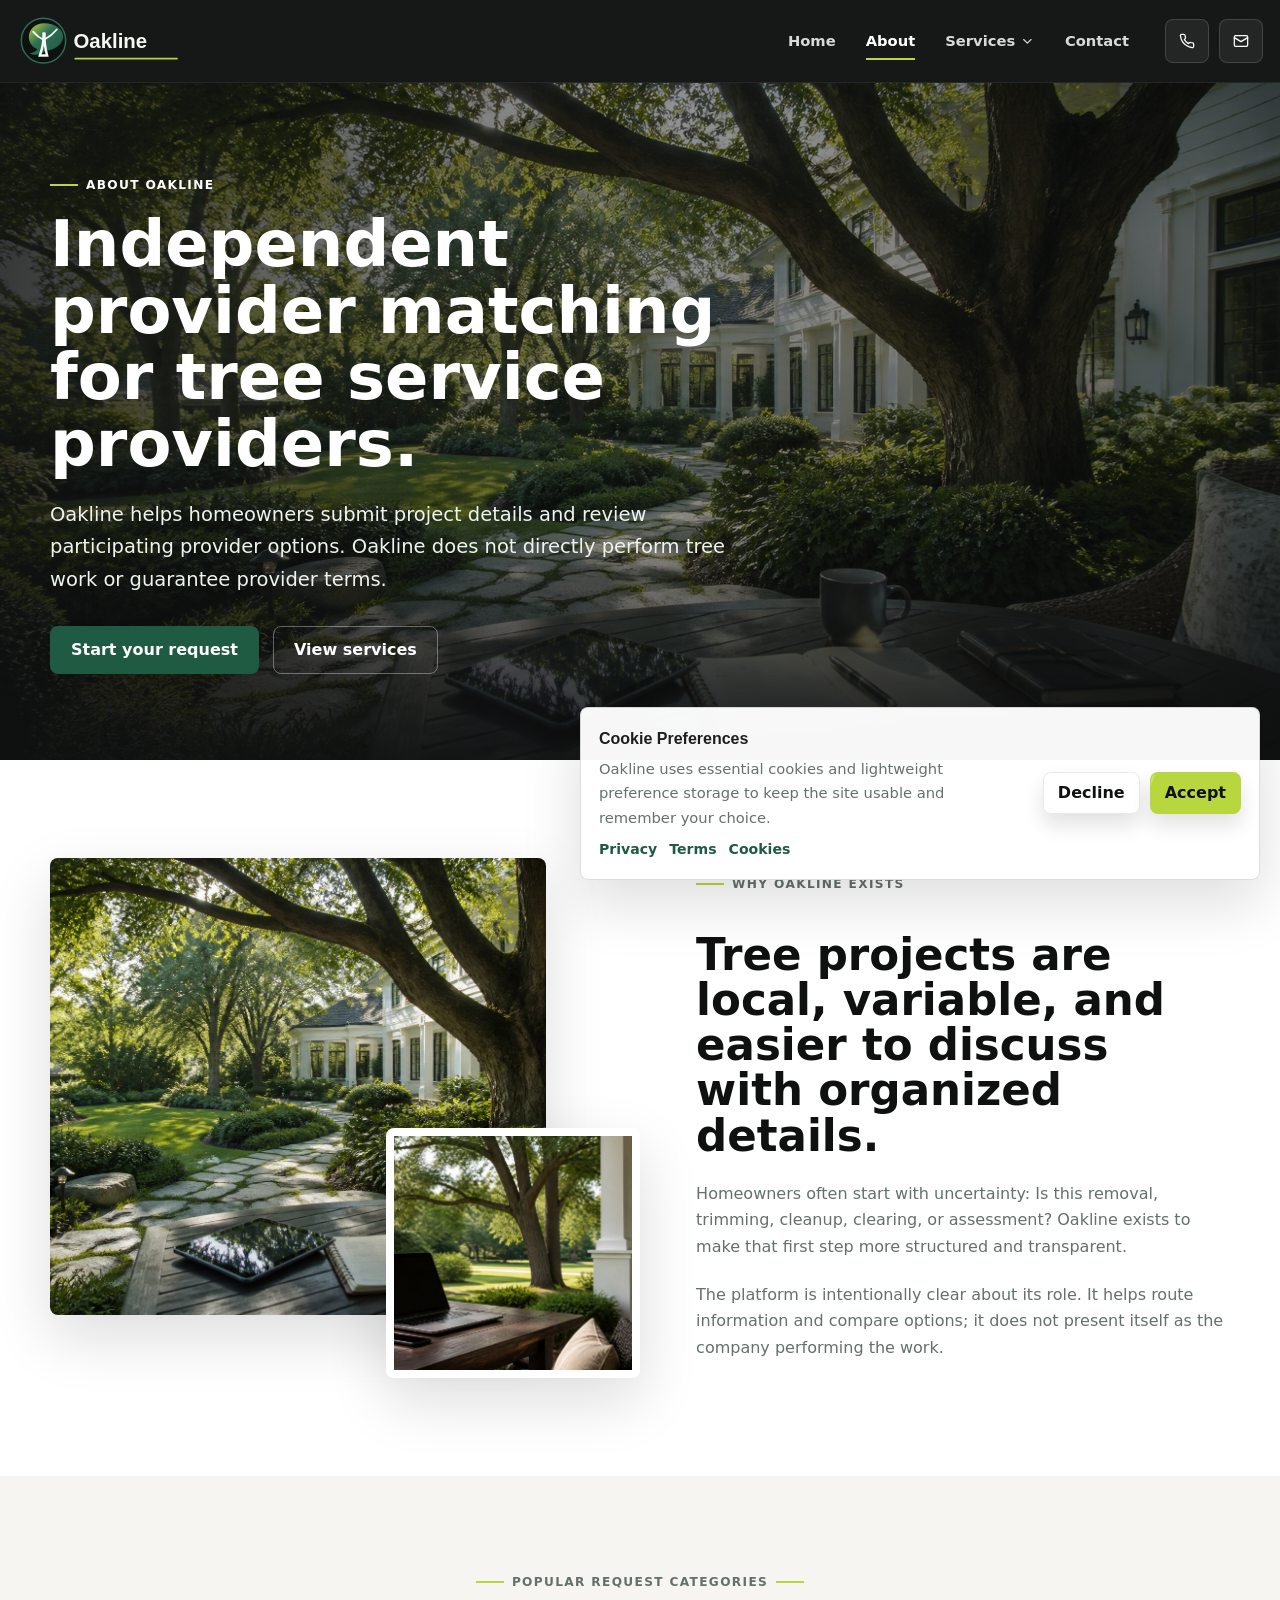
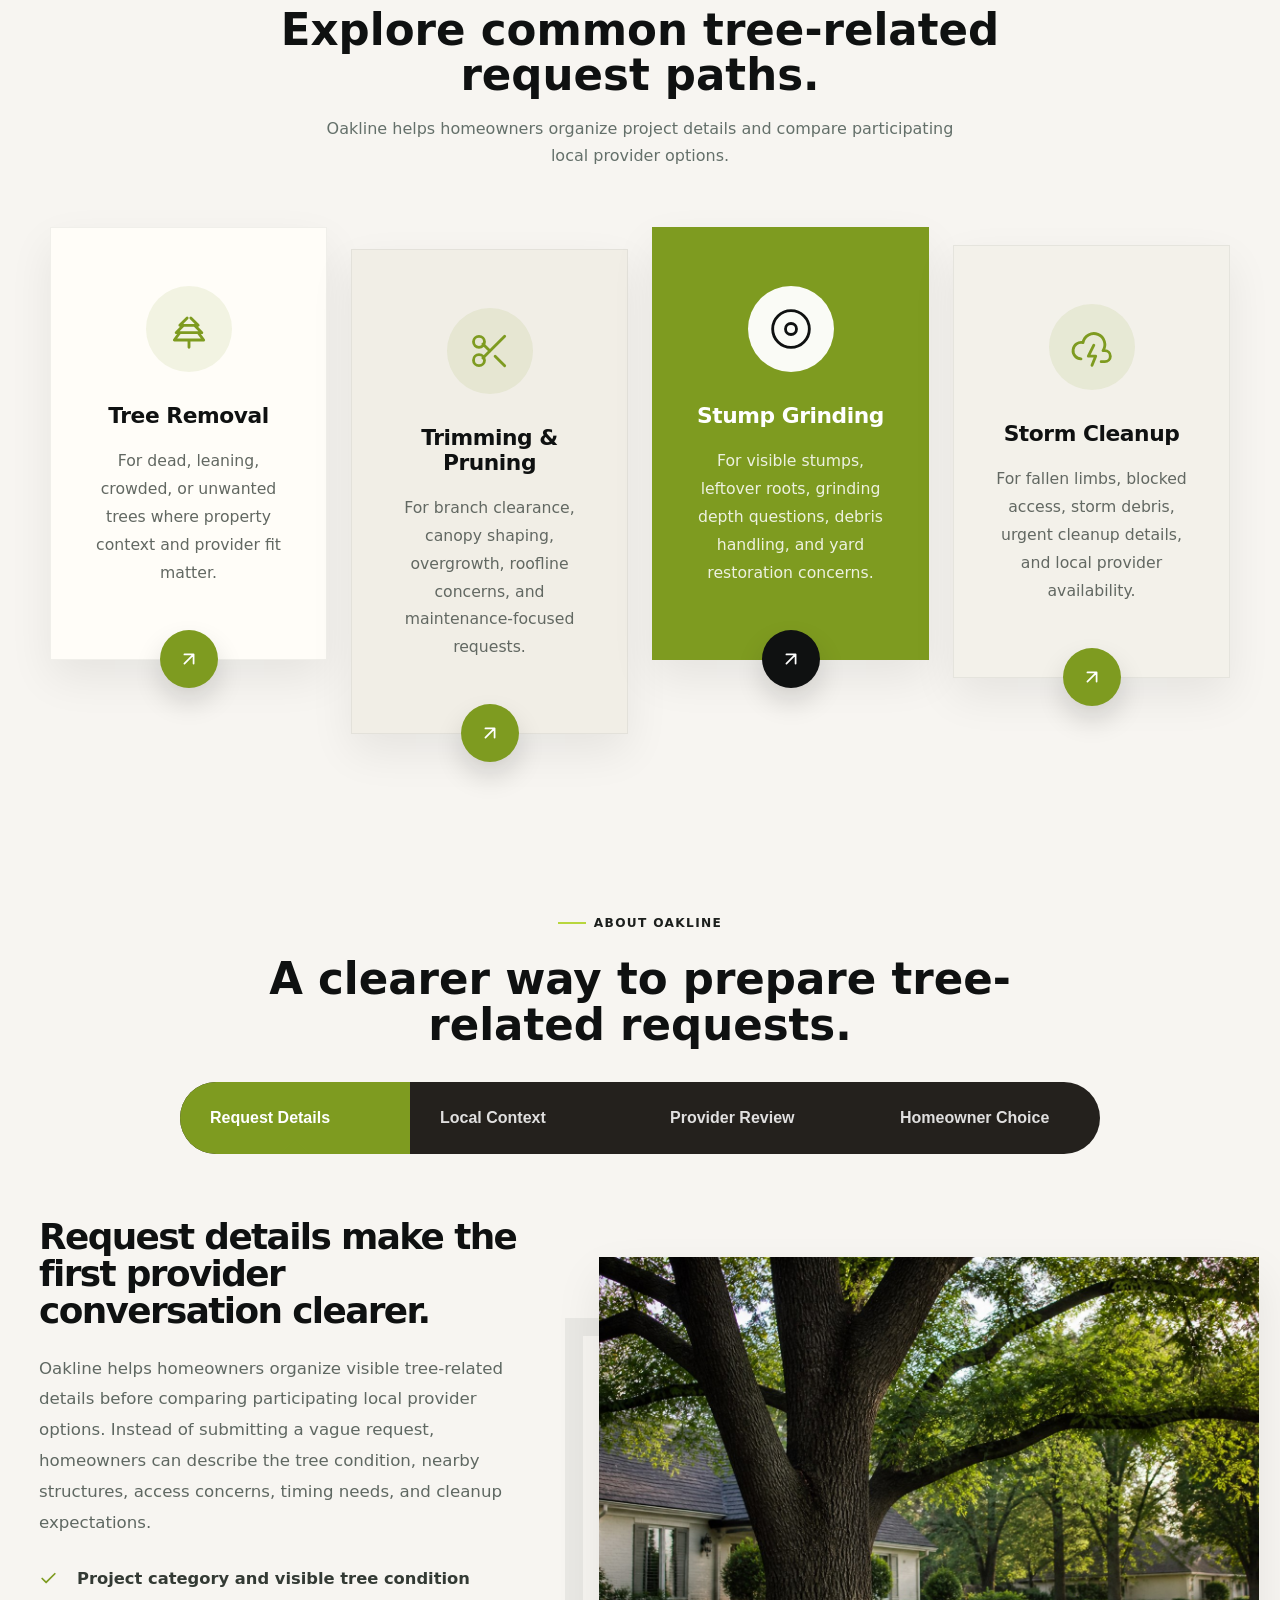
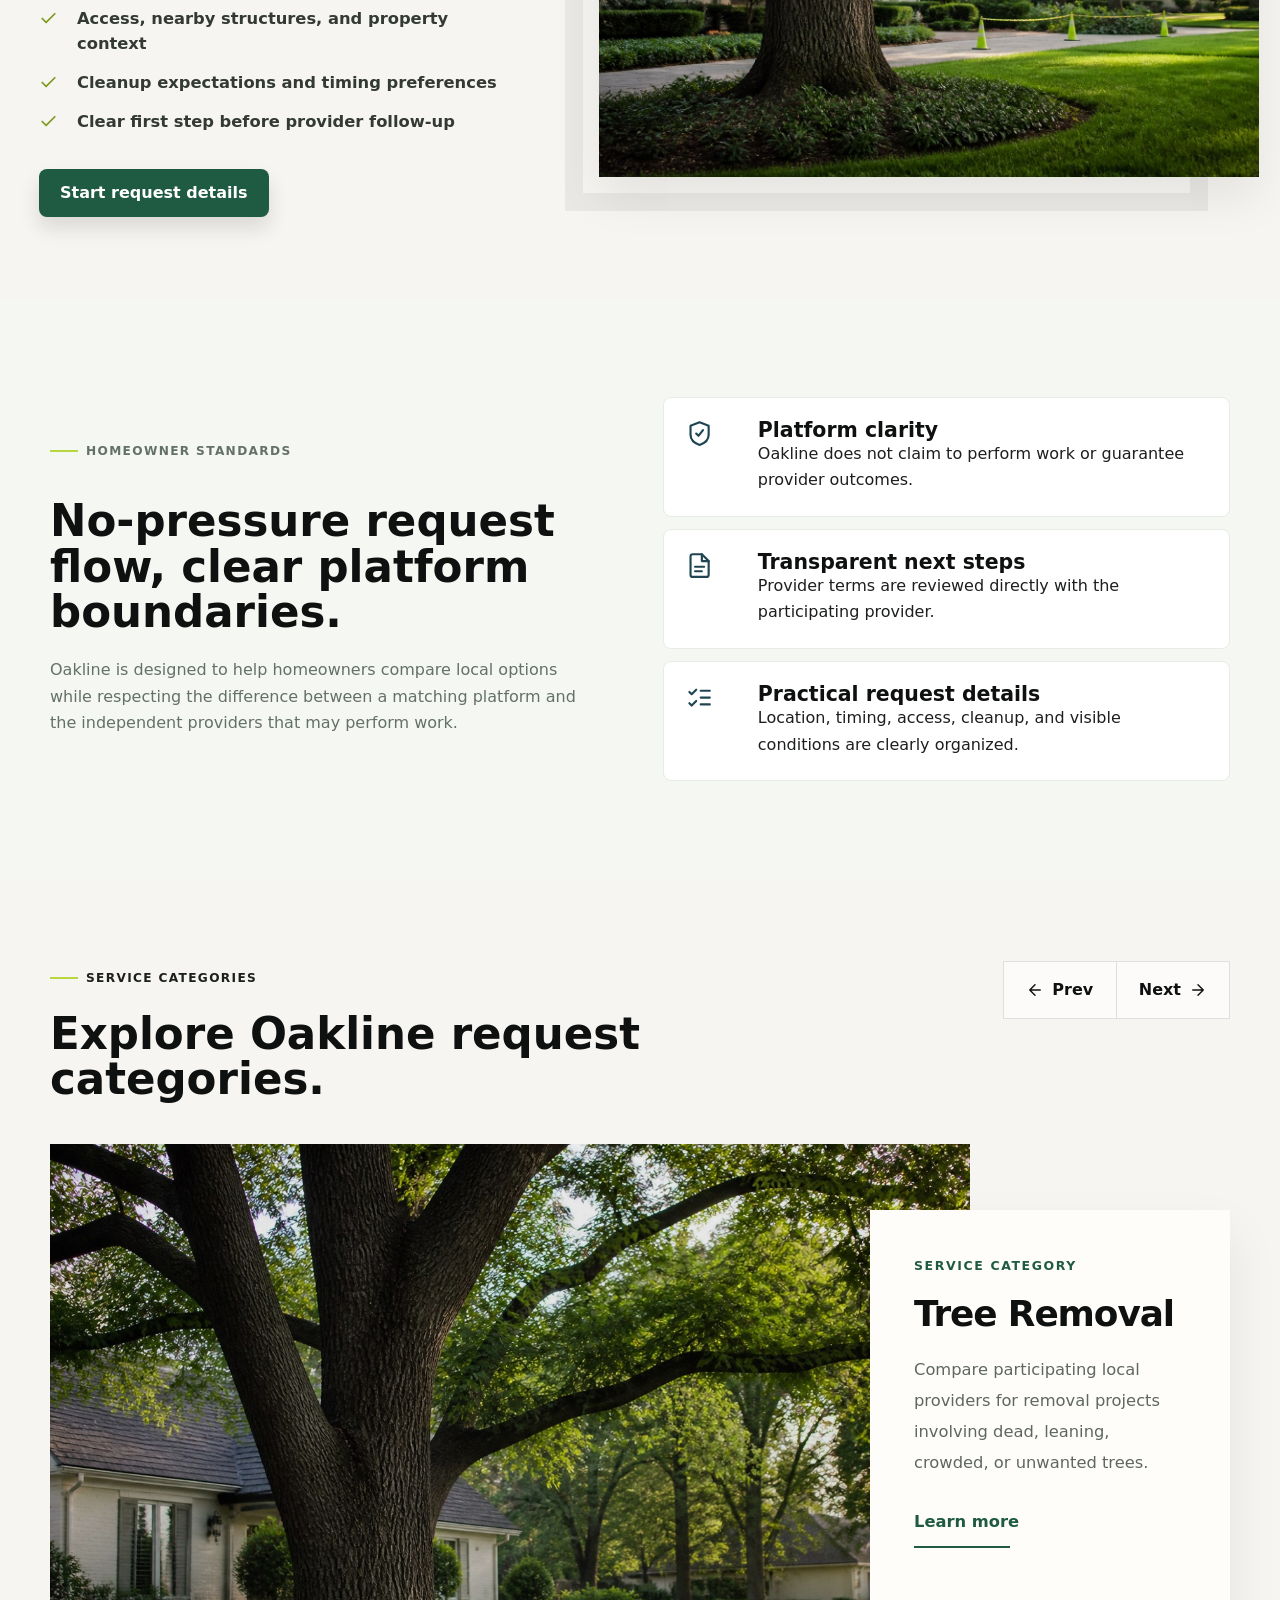
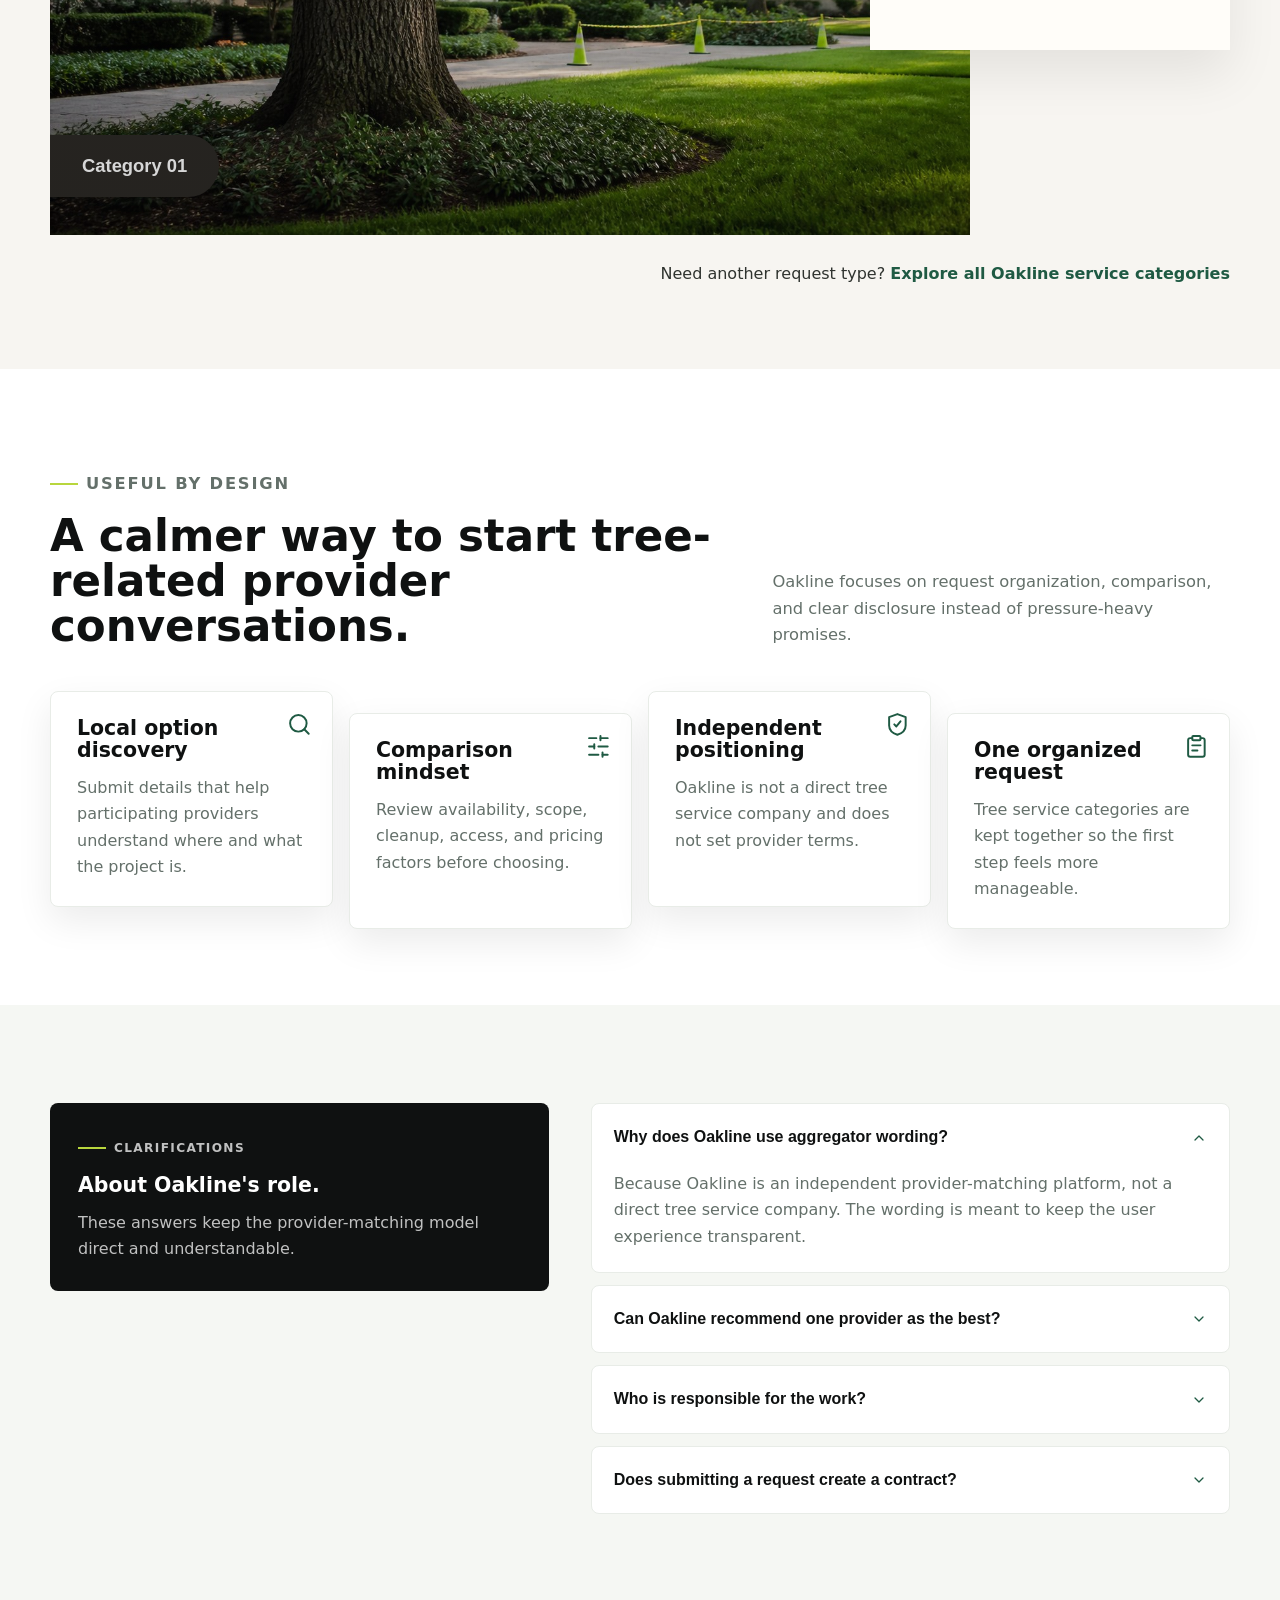
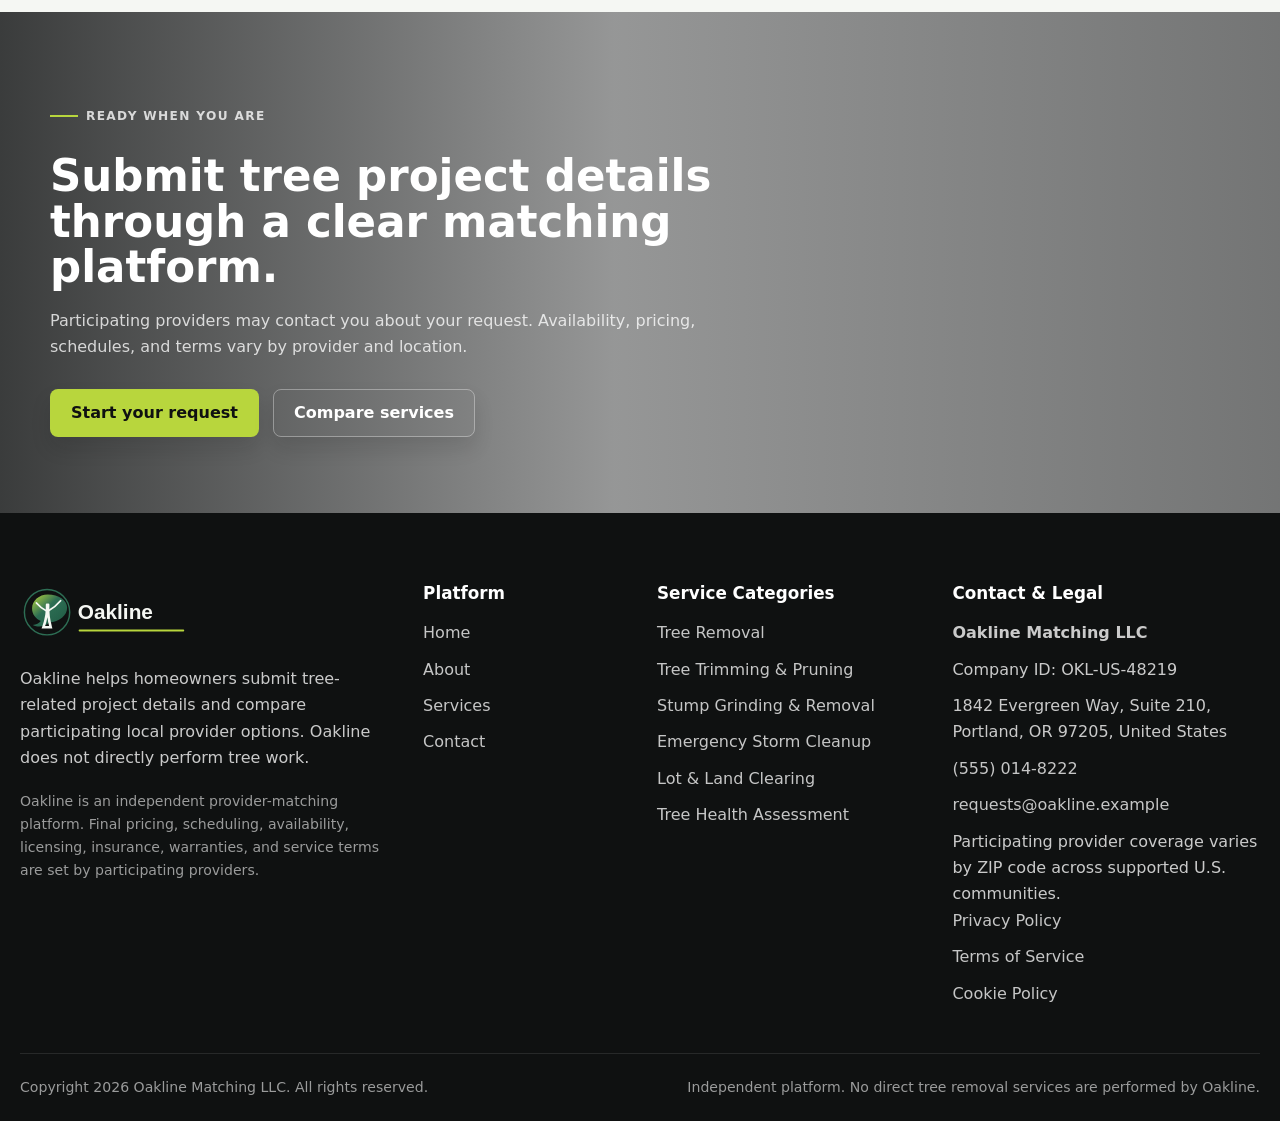
==== commit b80959fc: "+" ====
--- a/about.html
+++ b/about.html
@@ -46,21 +46,79 @@
       </div>
     </section>
 
-    <section class="section section-soft" aria-labelledby="practice-flow">
-      <div class="container">
-        <div class="center-heading">
-          <p class="eyebrow">In practice</p>
-          <h2 id="practice-flow">A provider-matching flow built around clarity.</h2>
-          <p>Each step keeps the homeowner informed about what Oakline does and what participating providers handle directly.</p>
-        </div>
-        <div class="process-line" data-aos="fade-up">
-          <article class="process-step"><span>01</span><h3>Define the request</h3><p>Select a service category and describe what is visible on the property.</p></article>
-          <article class="process-step"><span>02</span><h3>Share local context</h3><p>Add timing, access, cleanup preferences, and relevant property details.</p></article>
-          <article class="process-step"><span>03</span><h3>Review options</h3><p>Participating providers may contact you with their own availability and terms.</p></article>
-          <article class="process-step"><span>04</span><h3>Decide directly</h3><p>You choose whether to continue with an independent provider after reviewing details.</p></article>
-        </div>
-      </div>
-    </section>
+<section class="section oakline-four-categories" aria-labelledby="four-categories-title">
+  <div class="container">
+    <div class="center-heading four-categories-heading">
+      <p class="eyebrow">Popular request categories</p>
+      <h2 id="four-categories-title">Explore common tree-related request paths.</h2>
+      <p>
+        Oakline helps homeowners organize project details and compare participating local provider options.
+      </p>
+    </div>
+
+    <div class="four-categories-grid">
+      <a class="four-category-card" href="tree-removal.html">
+        <div class="four-category-icon">
+          <span data-lucide="tree-pine"></span>
+        </div>
+
+        <h3>Tree Removal</h3>
+        <p>
+          For dead, leaning, crowded, or unwanted trees where property context and provider fit matter.
+        </p>
+
+        <span class="four-category-action">
+          <span data-lucide="arrow-up-right"></span>
+        </span>
+      </a>
+
+      <a class="four-category-card" href="tree-trimming-pruning.html">
+        <div class="four-category-icon">
+          <span data-lucide="scissors"></span>
+        </div>
+
+        <h3>Trimming &amp; Pruning</h3>
+        <p>
+          For branch clearance, canopy shaping, overgrowth, roofline concerns, and maintenance-focused requests.
+        </p>
+
+        <span class="four-category-action">
+          <span data-lucide="arrow-up-right"></span>
+        </span>
+      </a>
+
+      <a class="four-category-card four-category-card--active" href="stump-grinding-removal.html">
+        <div class="four-category-icon">
+          <span data-lucide="disc"></span>
+        </div>
+
+        <h3>Stump Grinding</h3>
+        <p>
+          For visible stumps, leftover roots, grinding depth questions, debris handling, and yard restoration concerns.
+        </p>
+
+        <span class="four-category-action">
+          <span data-lucide="arrow-up-right"></span>
+        </span>
+      </a>
+
+      <a class="four-category-card" href="emergency-storm-cleanup.html">
+        <div class="four-category-icon">
+          <span data-lucide="cloud-lightning"></span>
+        </div>
+
+        <h3>Storm Cleanup</h3>
+        <p>
+          For fallen limbs, blocked access, storm debris, urgent cleanup details, and local provider availability.
+        </p>
+
+        <span class="four-category-action">
+          <span data-lucide="arrow-up-right"></span>
+        </span>
+      </a>
+    </div>
+  </div>
+</section>
 
 
     <section class="section oakline-about-tabs" aria-labelledby="oakline-about-tabs-title">
--- a/assets/css/about.css
+++ b/assets/css/about.css
@@ -562,4 +562,235 @@
   .oakline-about-tabs__image img {
     height: 300px;
   }
+}
+
+.oakline-four-categories {
+  background: #f7f5f1;
+  padding-top: 78px;
+  padding-bottom: 96px;
+}
+
+.four-categories-heading {
+  max-width: 820px;
+  margin-bottom: 58px;
+}
+
+.four-categories-heading h2 {
+  max-width: 760px;
+  margin-left: auto;
+  margin-right: auto;
+}
+
+.four-categories-heading p:last-child {
+  max-width: 660px;
+  margin-left: auto;
+  margin-right: auto;
+}
+
+.four-categories-grid {
+  display: grid;
+  grid-template-columns: repeat(4, 1fr);
+  gap: 24px;
+  align-items: start;
+}
+
+.four-category-card {
+  position: relative;
+  display: grid;
+  justify-items: center;
+  text-align: center;
+  min-height: 390px;
+  padding: 58px 34px 72px;
+  background: #fffdf8;
+  border: 1px solid rgba(15, 17, 17, 0.06);
+  box-shadow: 0 18px 42px rgba(15, 17, 17, 0.07);
+  color: var(--black);
+  transition:
+    transform 0.28s ease,
+    box-shadow 0.28s ease,
+    background 0.28s ease,
+    border-color 0.28s ease;
+}
+
+.four-category-card:nth-child(2) {
+  margin-top: 22px;
+  background: #f1eee6;
+}
+
+.four-category-card:nth-child(4) {
+  margin-top: 18px;
+  background: #f3f1ea;
+}
+
+.four-category-card:hover {
+  transform: translateY(-8px);
+  box-shadow: 0 28px 58px rgba(15, 17, 17, 0.12);
+  border-color: rgba(126, 155, 32, 0.32);
+}
+
+.four-category-card:nth-child(2):hover,
+.four-category-card:nth-child(4):hover {
+  transform: translateY(10px);
+}
+
+.four-category-card::after {
+  content: "";
+  position: absolute;
+  left: 32px;
+  right: 32px;
+  bottom: 0;
+  height: 3px;
+  background: #7e9b20;
+  transform: scaleX(0);
+  transform-origin: center;
+  transition: transform 0.28s ease;
+}
+
+.four-category-card:hover::after {
+  transform: scaleX(1);
+}
+
+.four-category-icon {
+  display: grid;
+  place-items: center;
+  width: 86px;
+  height: 86px;
+  margin-bottom: 32px;
+  border-radius: 50%;
+  background: rgba(126, 155, 32, 0.1);
+  color: #7e9b20;
+  transition:
+    background 0.25s ease,
+    color 0.25s ease,
+    transform 0.25s ease;
+}
+
+.four-category-icon .icon {
+  width: 44px;
+  height: 44px;
+  stroke-width: 1.55;
+}
+
+.four-category-card:hover .four-category-icon {
+  background: #7e9b20;
+  color: var(--white);
+  transform: scale(1.06);
+}
+
+.four-category-card h3 {
+  max-width: 260px;
+  margin-bottom: 18px;
+  color: var(--black);
+  font-size: clamp(1.35rem, 1.7vw, 1.8rem);
+  line-height: 1.14;
+  letter-spacing: -0.02em;
+}
+
+.four-category-card p {
+  max-width: 300px;
+  color: #626862;
+  font-size: 0.98rem;
+  line-height: 1.78;
+}
+
+.four-category-action {
+  position: absolute;
+  left: 50%;
+  bottom: -29px;
+  display: grid;
+  place-items: center;
+  width: 58px;
+  height: 58px;
+  transform: translateX(-50%);
+  border-radius: 50%;
+  background: #7e9b20;
+  color: var(--white);
+  box-shadow: 0 14px 28px rgba(15, 17, 17, 0.14);
+  transition:
+    background 0.25s ease,
+    color 0.25s ease,
+    transform 0.25s ease;
+}
+
+.four-category-action .icon {
+  width: 22px;
+  height: 22px;
+}
+
+.four-category-card:hover .four-category-action {
+  background: var(--black);
+  transform: translateX(-50%) translateY(-4px);
+}
+
+/* active green card */
+
+.four-category-card--active {
+  margin-top: 0;
+  background: #7e9b20;
+  color: var(--white);
+  border-color: rgba(126, 155, 32, 0.5);
+}
+
+.four-category-card--active h3 {
+  color: var(--white);
+}
+
+.four-category-card--active p {
+  color: rgba(255, 255, 255, 0.86);
+}
+
+.four-category-card--active .four-category-icon {
+  background: rgba(255, 255, 255, 0.96);
+  color: var(--black);
+}
+
+.four-category-card--active .four-category-action {
+  background: var(--black);
+  color: var(--white);
+}
+
+.four-category-card--active::after {
+  background: var(--black);
+}
+
+.four-category-card--active:hover {
+  background: #6f8917;
+}
+
+@media (max-width: 1100px) {
+  .four-categories-grid {
+    grid-template-columns: repeat(2, 1fr);
+    gap: 48px 22px;
+  }
+
+  .four-category-card,
+  .four-category-card:nth-child(2),
+  .four-category-card:nth-child(4),
+  .four-category-card:hover,
+  .four-category-card:nth-child(2):hover,
+  .four-category-card:nth-child(4):hover {
+    margin-top: 0;
+    transform: none;
+  }
+}
+
+@media (max-width: 640px) {
+  .oakline-four-categories {
+    padding-top: 58px;
+    padding-bottom: 76px;
+  }
+
+  .four-categories-heading {
+    margin-bottom: 38px;
+  }
+
+  .four-categories-grid {
+    grid-template-columns: 1fr;
+    gap: 48px;
+  }
+
+  .four-category-card {
+    min-height: auto;
+    padding: 44px 26px 64px;
+  }
 }
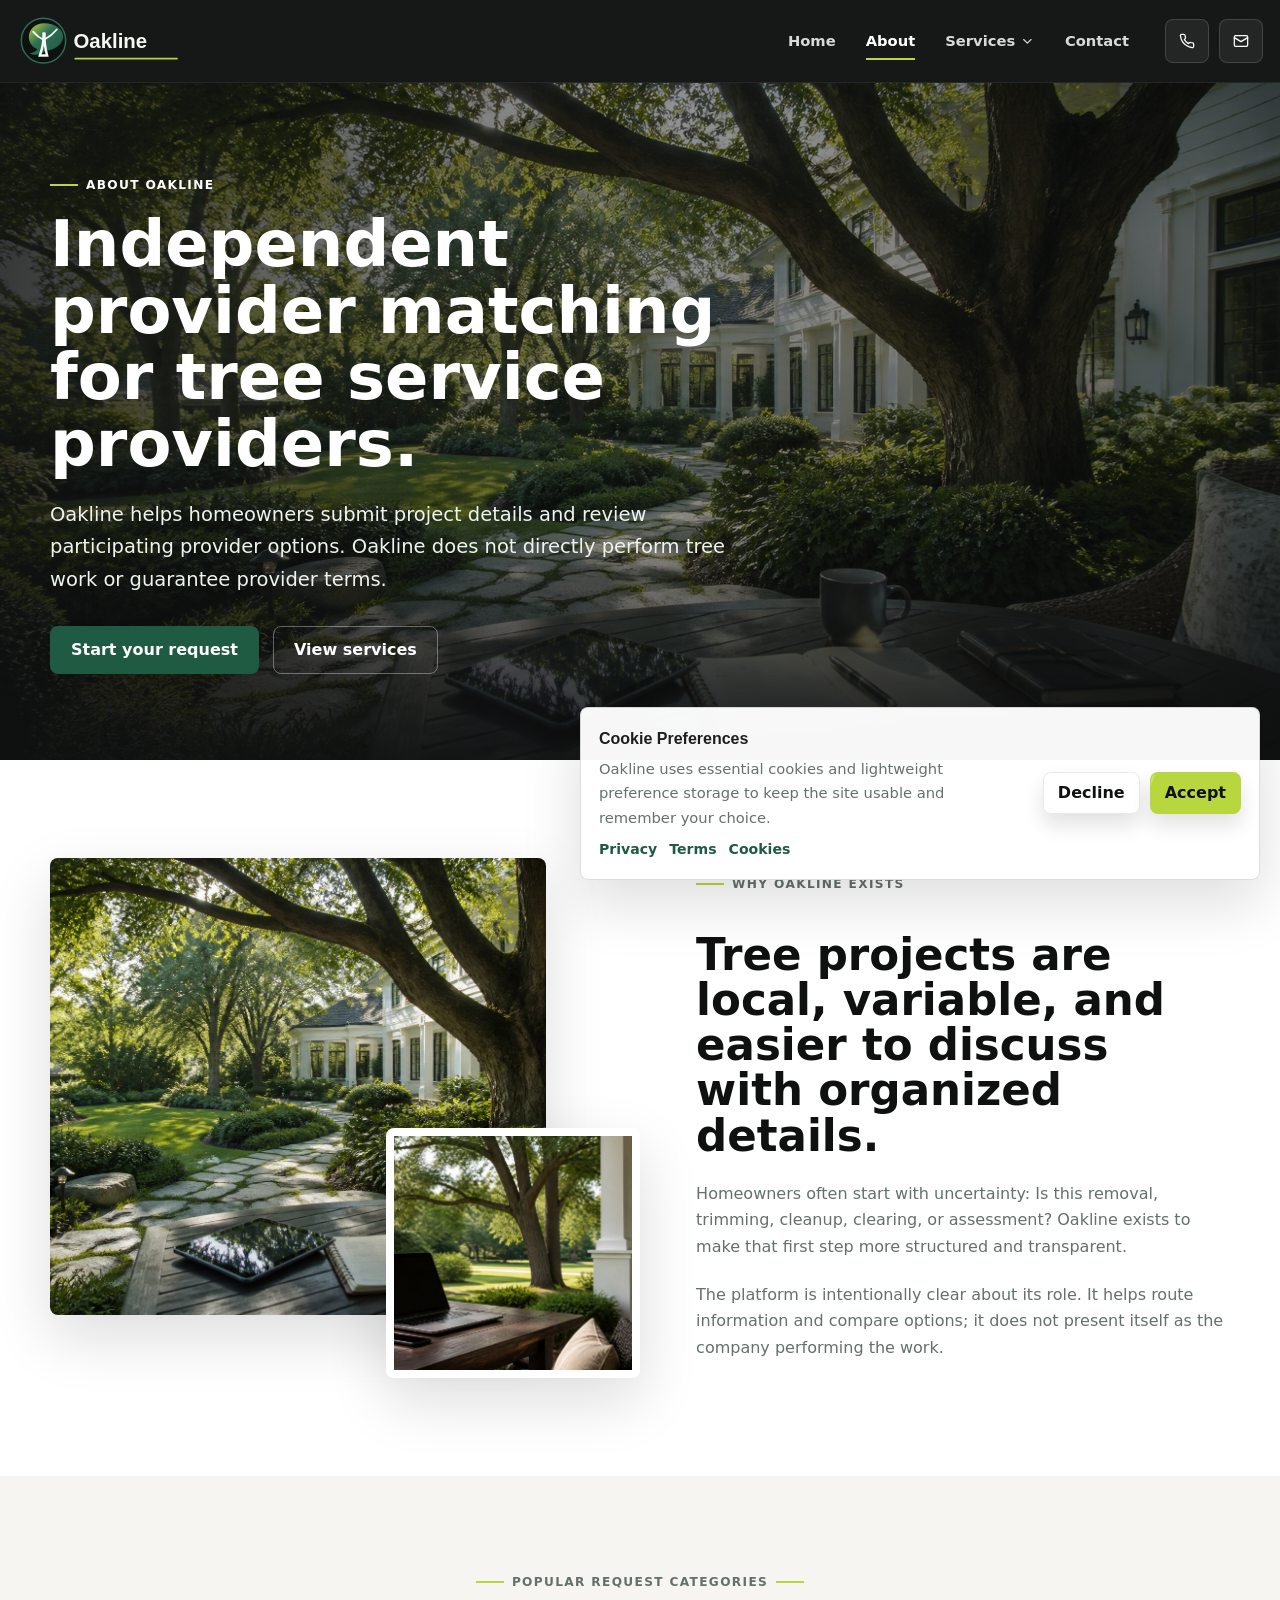
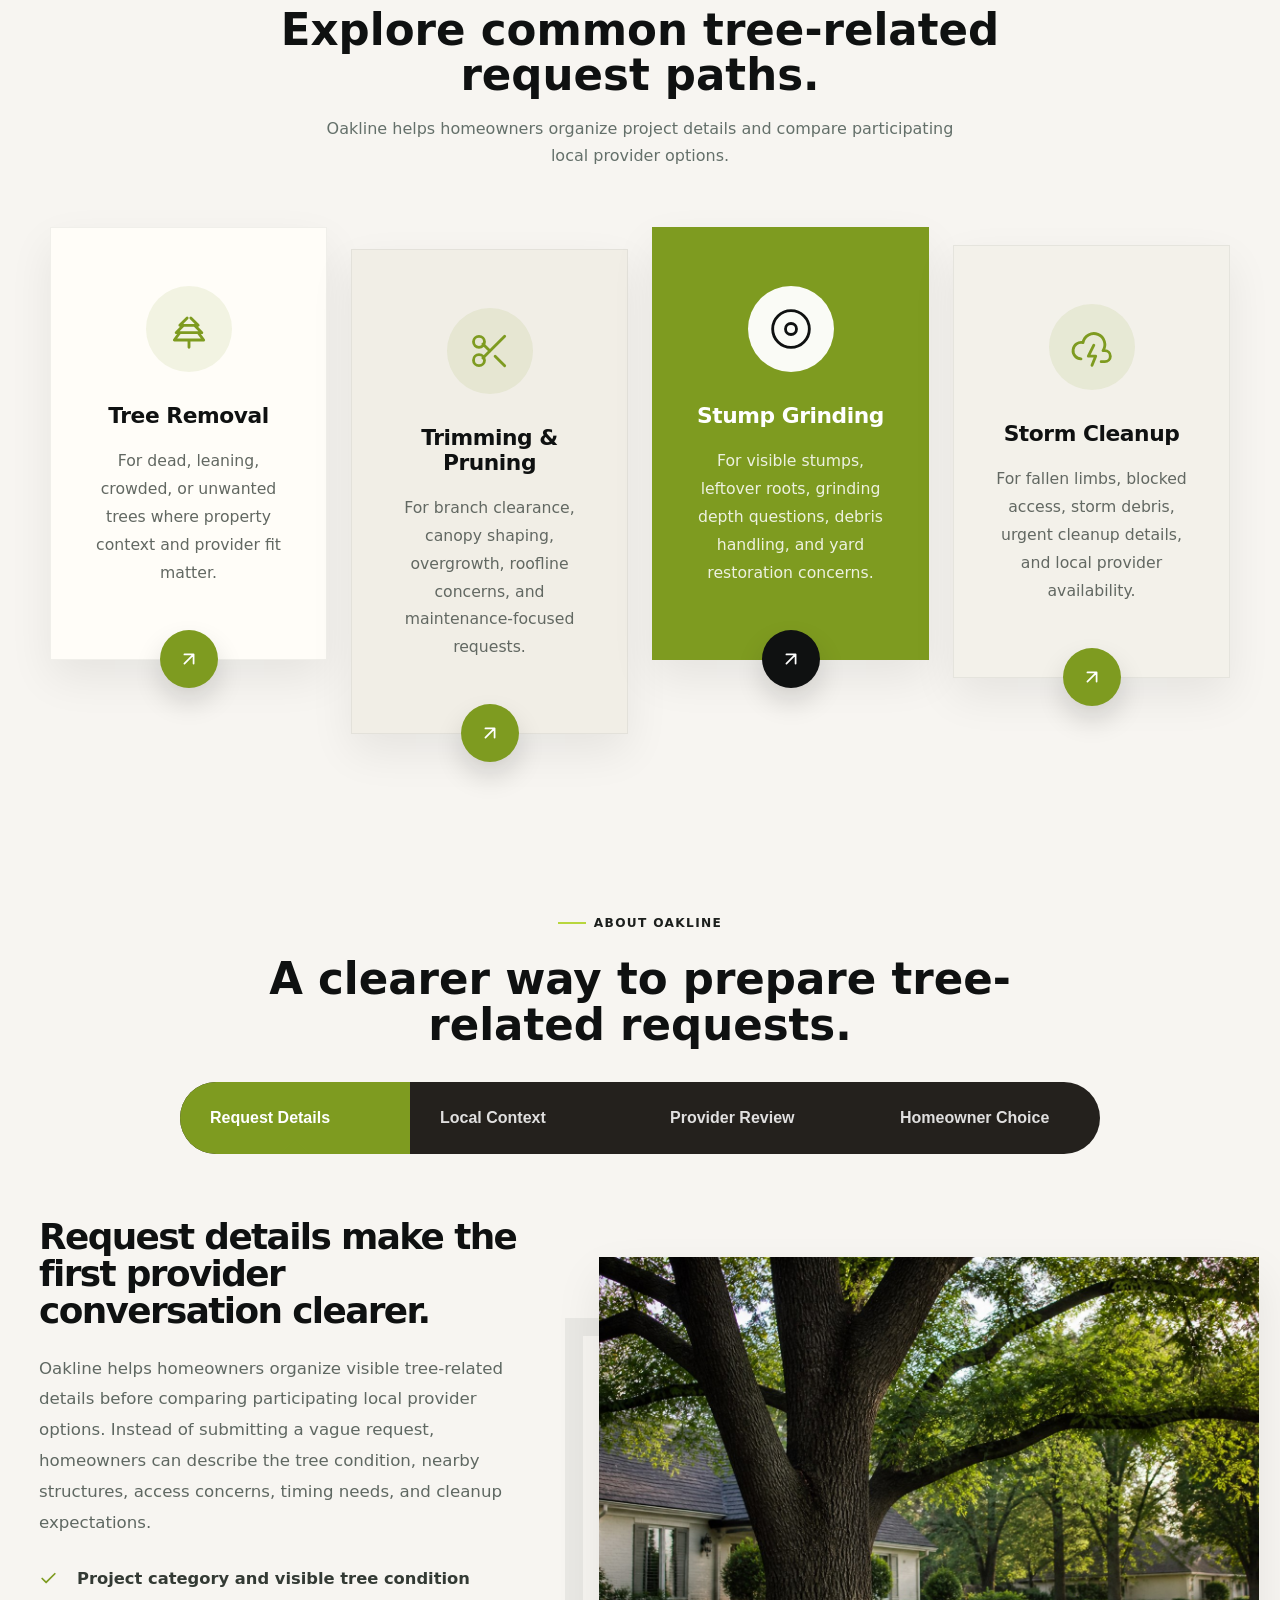
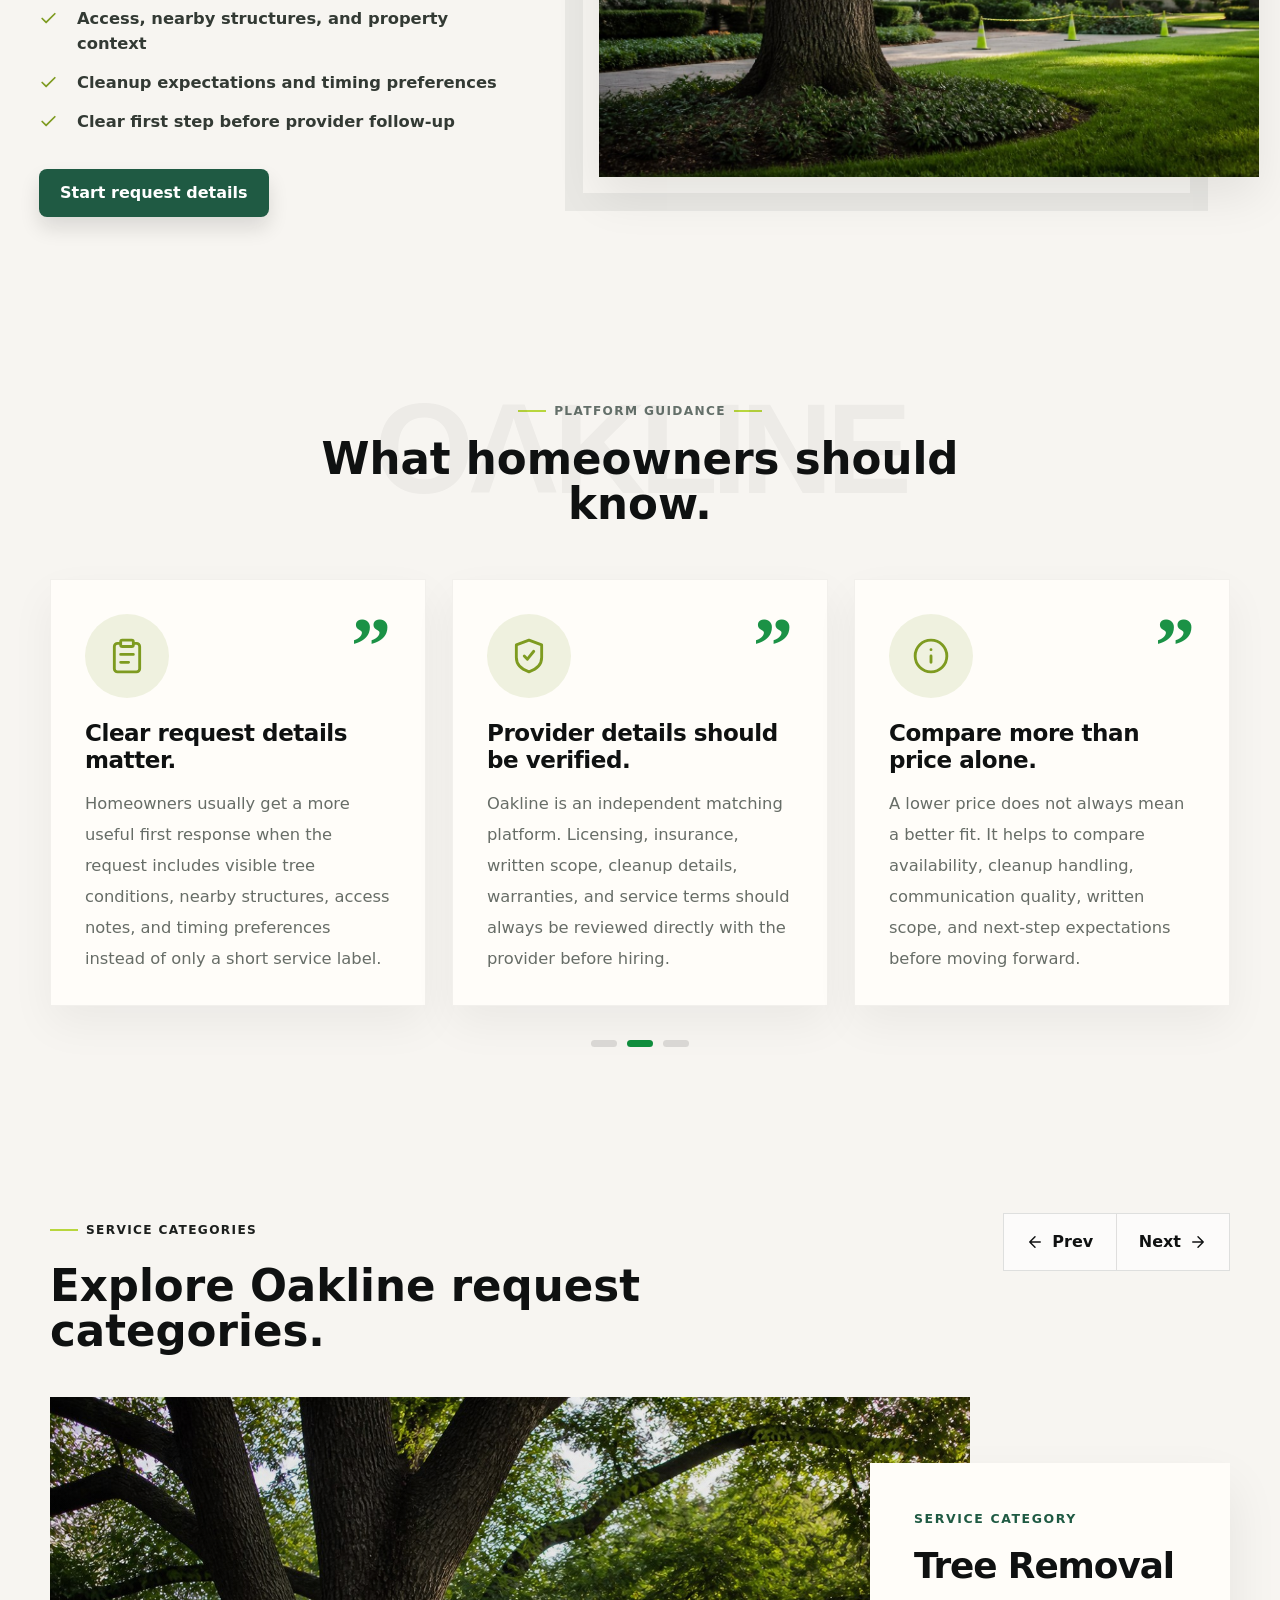
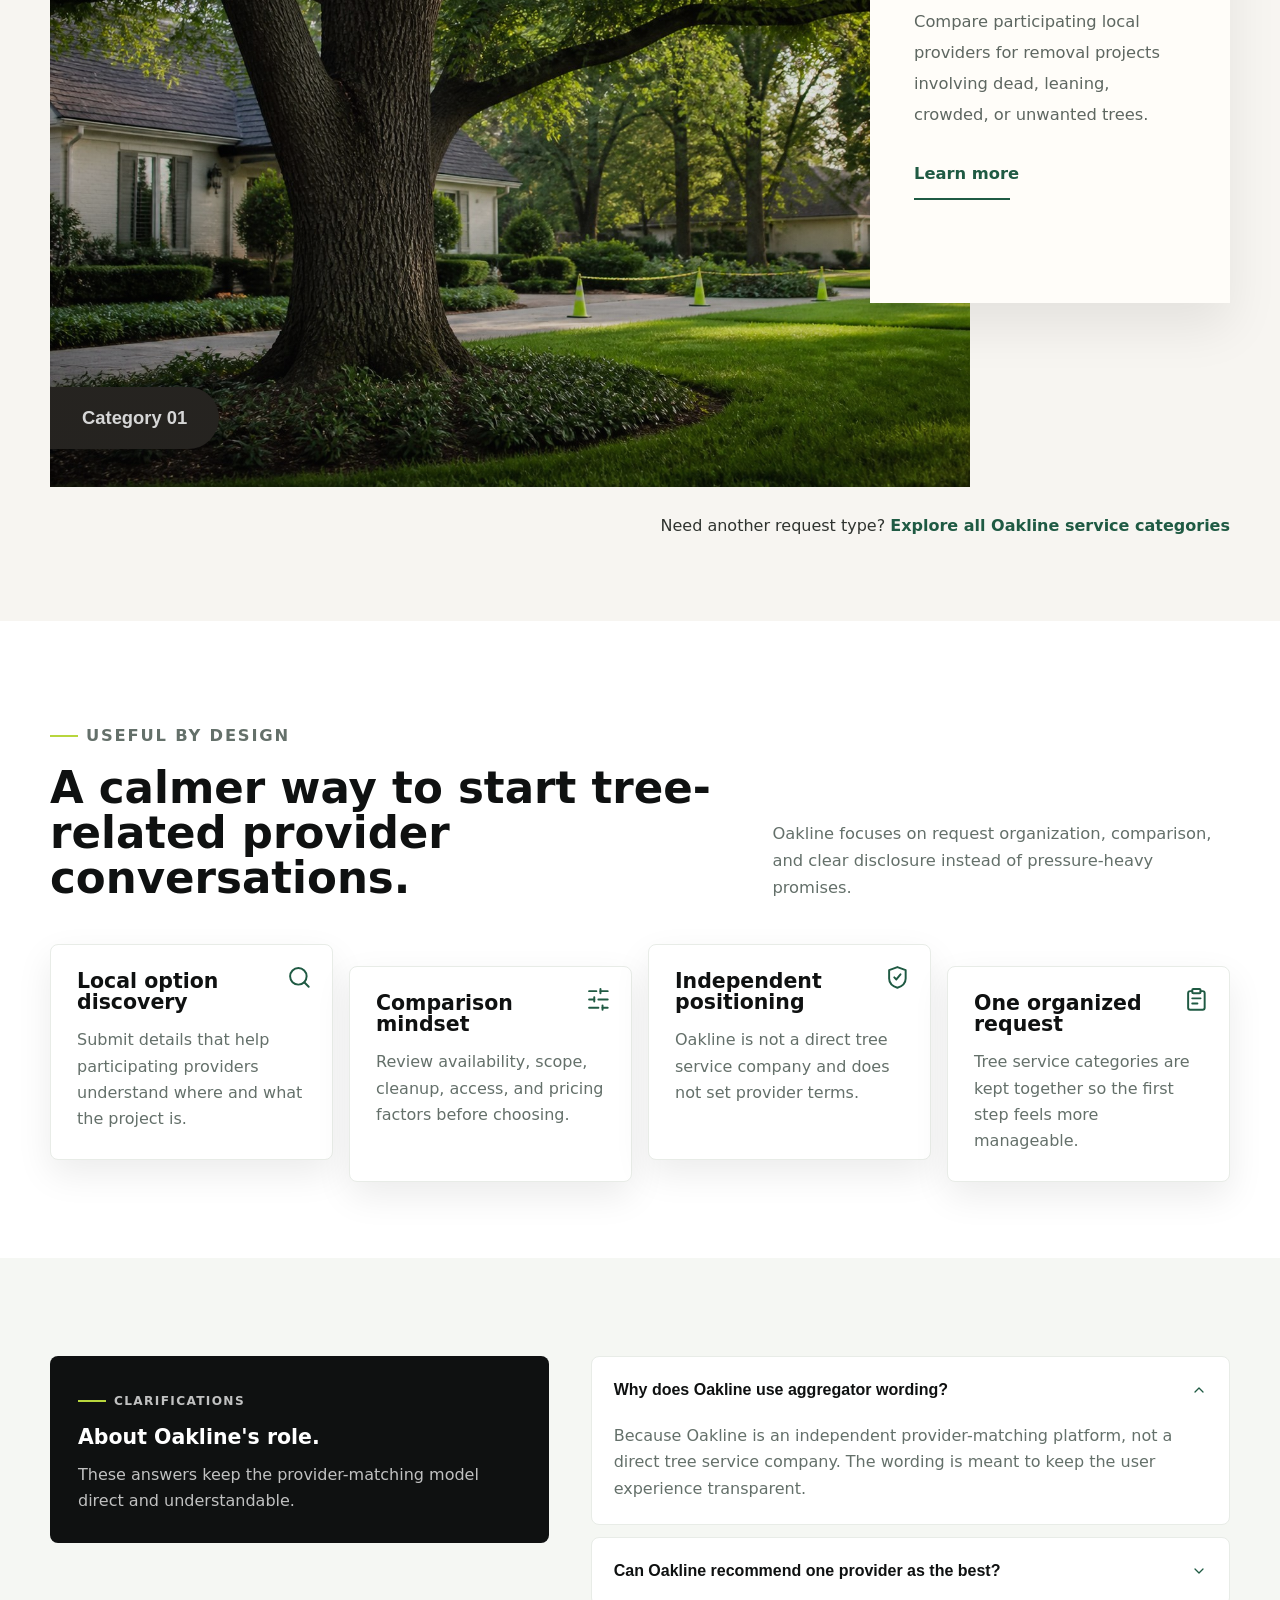
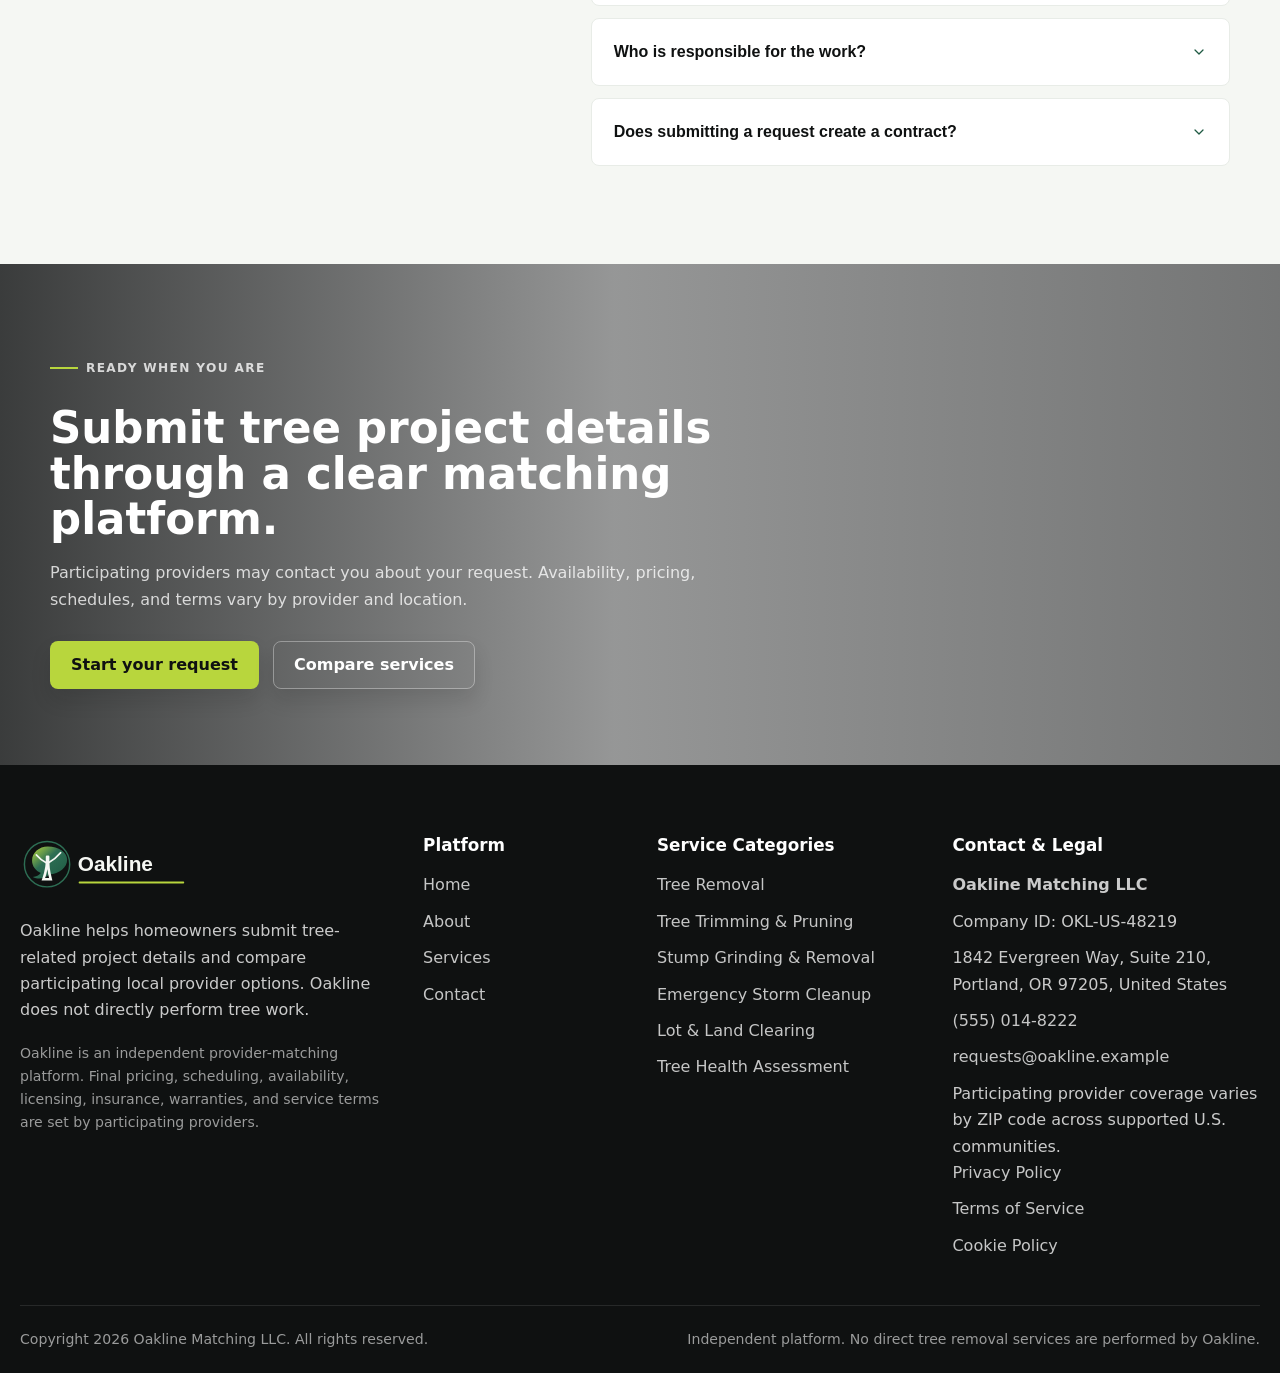
==== commit 1d377e47: "+" ====
--- a/about.html
+++ b/about.html
@@ -251,20 +251,68 @@
       </div>
     </section>
 
-    <section class="section section-soft" aria-labelledby="standards">
-      <div class="container split">
-        <div class="content-stack" data-aos="fade-right">
-          <p class="eyebrow">Homeowner standards</p>
-          <h2 id="standards">No-pressure request flow, clear platform boundaries.</h2>
-          <p>Oakline is designed to help homeowners compare local options while respecting the difference between a matching platform and the independent providers that may perform work.</p>
-        </div>
-        <div class="standards-list" data-aos="fade-left">
-          <article class="standard-row"><span data-lucide="shield-check"></span><div><h3>Platform clarity</h3><p>Oakline does not claim to perform work or guarantee provider outcomes.</p></div></article>
-          <article class="standard-row"><span data-lucide="file-text"></span><div><h3>Transparent next steps</h3><p>Provider terms are reviewed directly with the participating provider.</p></div></article>
-          <article class="standard-row"><span data-lucide="list-check"></span><div><h3>Practical request details</h3><p>Location, timing, access, cleanup, and visible conditions are clearly organized.</p></div></article>
-        </div>
-      </div>
-    </section>
+<section class="section oakline-notes-section" aria-labelledby="oakline-notes-title">
+  <div class="container">
+    <div class="oakline-notes-heading center-heading">
+      <p class="eyebrow">Platform guidance</p>
+      <h2 id="oakline-notes-title">What homeowners should know.</h2>
+      <span class="oakline-notes-bg-word">OAKLINE</span>
+    </div>
+
+    <div class="oakline-notes-grid">
+      <article class="oakline-note-card">
+        <div class="oakline-note-card__top">
+          <div class="oakline-note-card__icon">
+            <span data-lucide="clipboard-list"></span>
+          </div>
+          <span class="oakline-note-card__quote">”</span>
+        </div>
+
+        <h3>Clear request details matter.</h3>
+        <p>
+          Homeowners usually get a more useful first response when the request includes visible tree conditions,
+          nearby structures, access notes, and timing preferences instead of only a short service label.
+        </p>
+      </article>
+
+      <article class="oakline-note-card">
+        <div class="oakline-note-card__top">
+          <div class="oakline-note-card__icon">
+            <span data-lucide="shield-check"></span>
+          </div>
+          <span class="oakline-note-card__quote">”</span>
+        </div>
+
+        <h3>Provider details should be verified.</h3>
+        <p>
+          Oakline is an independent matching platform. Licensing, insurance, written scope, cleanup details,
+          warranties, and service terms should always be reviewed directly with the provider before hiring.
+        </p>
+      </article>
+
+      <article class="oakline-note-card">
+        <div class="oakline-note-card__top">
+          <div class="oakline-note-card__icon">
+            <span data-lucide="git-compare-arrows"></span>
+          </div>
+          <span class="oakline-note-card__quote">”</span>
+        </div>
+
+        <h3>Compare more than price alone.</h3>
+        <p>
+          A lower price does not always mean a better fit. It helps to compare availability, cleanup handling,
+          communication quality, written scope, and next-step expectations before moving forward.
+        </p>
+      </article>
+    </div>
+
+    <div class="oakline-notes-pagination" aria-hidden="true">
+      <span></span>
+      <span class="is-active"></span>
+      <span></span>
+    </div>
+  </div>
+</section>
 
 <section class="section oakline-service-showcase" aria-labelledby="oakline-service-showcase-title">
   <div class="container">
--- a/assets/css/about.css
+++ b/assets/css/about.css
@@ -793,4 +793,176 @@
     min-height: auto;
     padding: 44px 26px 64px;
   }
+}
+
+.oakline-notes-section {
+  position: relative;
+  overflow: hidden;
+  background: #f7f5f1;
+  padding-top: 84px;
+  padding-bottom: 84px;
+}
+
+.oakline-notes-heading {
+  position: relative;
+  margin-bottom: 52px;
+}
+
+.oakline-notes-heading h2 {
+  position: relative;
+  z-index: 2;
+  max-width: 760px;
+  margin-left: auto;
+  margin-right: auto;
+}
+
+.oakline-notes-bg-word {
+  position: absolute;
+  left: 50%;
+  top: 8px;
+  transform: translateX(-50%);
+  z-index: 1;
+  font-family: Sora, Manrope, Inter, sans-serif;
+  font-size: clamp(4rem, 10vw, 8.5rem);
+  font-weight: 900;
+  line-height: 0.9;
+  letter-spacing: -0.05em;
+  color: rgba(15, 17, 17, 0.045);
+  white-space: nowrap;
+  pointer-events: none;
+}
+
+.oakline-notes-grid {
+  display: grid;
+  grid-template-columns: repeat(3, 1fr);
+  gap: 26px;
+}
+
+.oakline-note-card {
+  min-height: 380px;
+  padding: 34px 34px 30px;
+  background: #fffdf9;
+  border: 1px solid rgba(15, 17, 17, 0.05);
+  box-shadow: 0 18px 42px rgba(15, 17, 17, 0.05);
+  transition: transform 0.28s ease, box-shadow 0.28s ease, border-color 0.28s ease;
+}
+
+.oakline-note-card:hover {
+  transform: translateY(-8px);
+  box-shadow: 0 26px 56px rgba(15, 17, 17, 0.1);
+  border-color: rgba(126, 155, 32, 0.3);
+}
+
+.oakline-note-card__top {
+  display: flex;
+  align-items: flex-start;
+  justify-content: space-between;
+  gap: 18px;
+  margin-bottom: 22px;
+}
+
+.oakline-note-card__icon {
+  display: grid;
+  place-items: center;
+  width: 84px;
+  height: 84px;
+  border-radius: 50%;
+  background: rgba(126, 155, 32, 0.12);
+}
+
+.oakline-note-card__icon .icon {
+  width: 38px;
+  height: 38px;
+  color: #7e9b20;
+  stroke-width: 1.8;
+}
+
+.oakline-note-card__quote {
+  color: #0f8d3d;
+  font-family: Georgia, serif;
+  font-size: 5rem;
+  font-weight: 700;
+  line-height: 0.8;
+  opacity: 0.95;
+}
+
+.oakline-note-card h3 {
+  margin-bottom: 16px;
+  color: var(--black);
+  font-size: clamp(1.4rem, 1.8vw, 2rem);
+  line-height: 1.15;
+  letter-spacing: -0.02em;
+}
+
+.oakline-note-card p {
+  color: #676d67;
+  font-size: 1.02rem;
+  line-height: 1.9;
+}
+
+.oakline-notes-pagination {
+  display: flex;
+  justify-content: center;
+  gap: 10px;
+  margin-top: 34px;
+}
+
+.oakline-notes-pagination span {
+  width: 26px;
+  height: 7px;
+  border-radius: 999px;
+  background: rgba(15, 17, 17, 0.12);
+}
+
+.oakline-notes-pagination span.is-active {
+  background: #0f8d3d;
+}
+
+@media (max-width: 1100px) {
+  .oakline-notes-grid {
+    grid-template-columns: 1fr;
+    gap: 20px;
+  }
+
+  .oakline-note-card {
+    min-height: auto;
+  }
+}
+
+@media (max-width: 760px) {
+  .oakline-notes-section {
+    padding-top: 58px;
+    padding-bottom: 58px;
+  }
+
+  .oakline-notes-heading {
+    margin-bottom: 34px;
+  }
+
+  .oakline-note-card {
+    padding: 26px 22px 24px;
+  }
+
+  .oakline-note-card__icon {
+    width: 72px;
+    height: 72px;
+  }
+
+  .oakline-note-card__icon .icon {
+    width: 32px;
+    height: 32px;
+  }
+
+  .oakline-note-card__quote {
+    font-size: 4rem;
+  }
+
+  .oakline-note-card h3 {
+    font-size: 1.3rem;
+  }
+
+  .oakline-note-card p {
+    font-size: 0.96rem;
+    line-height: 1.75;
+  }
 }
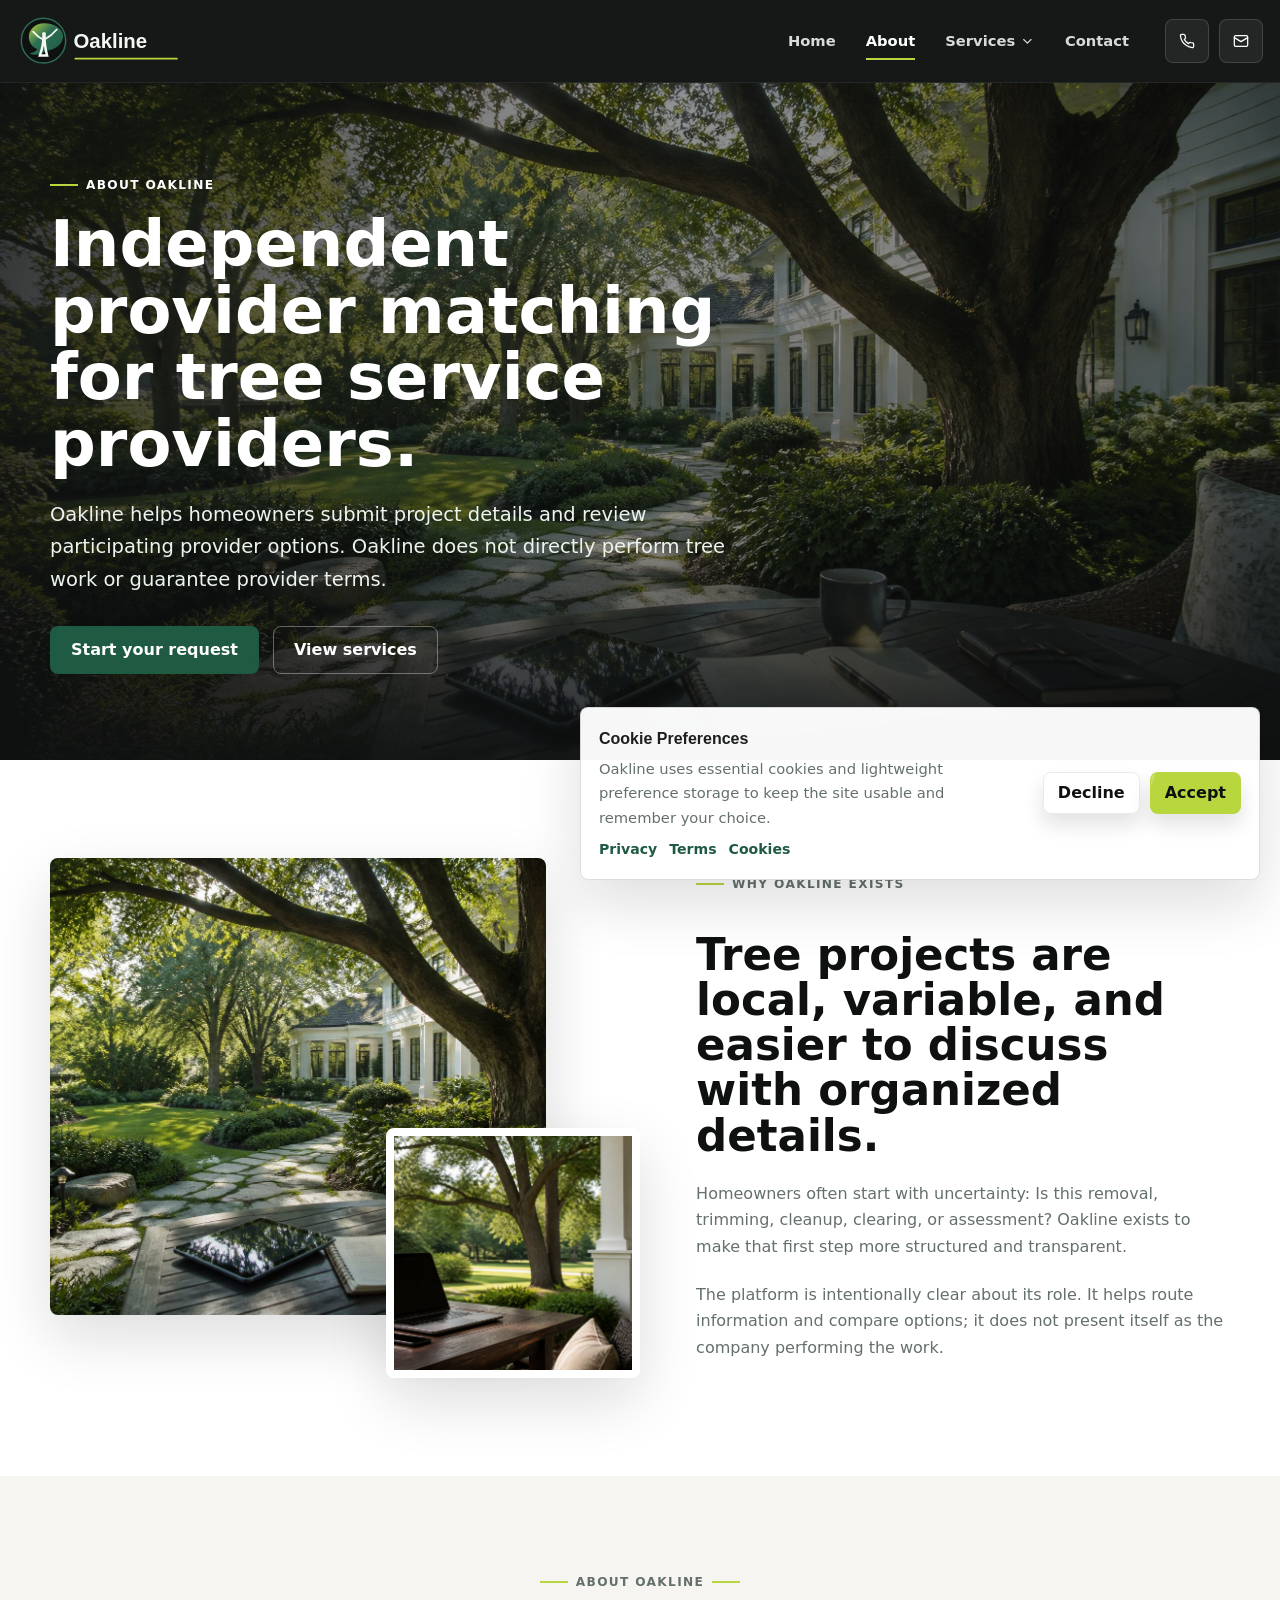
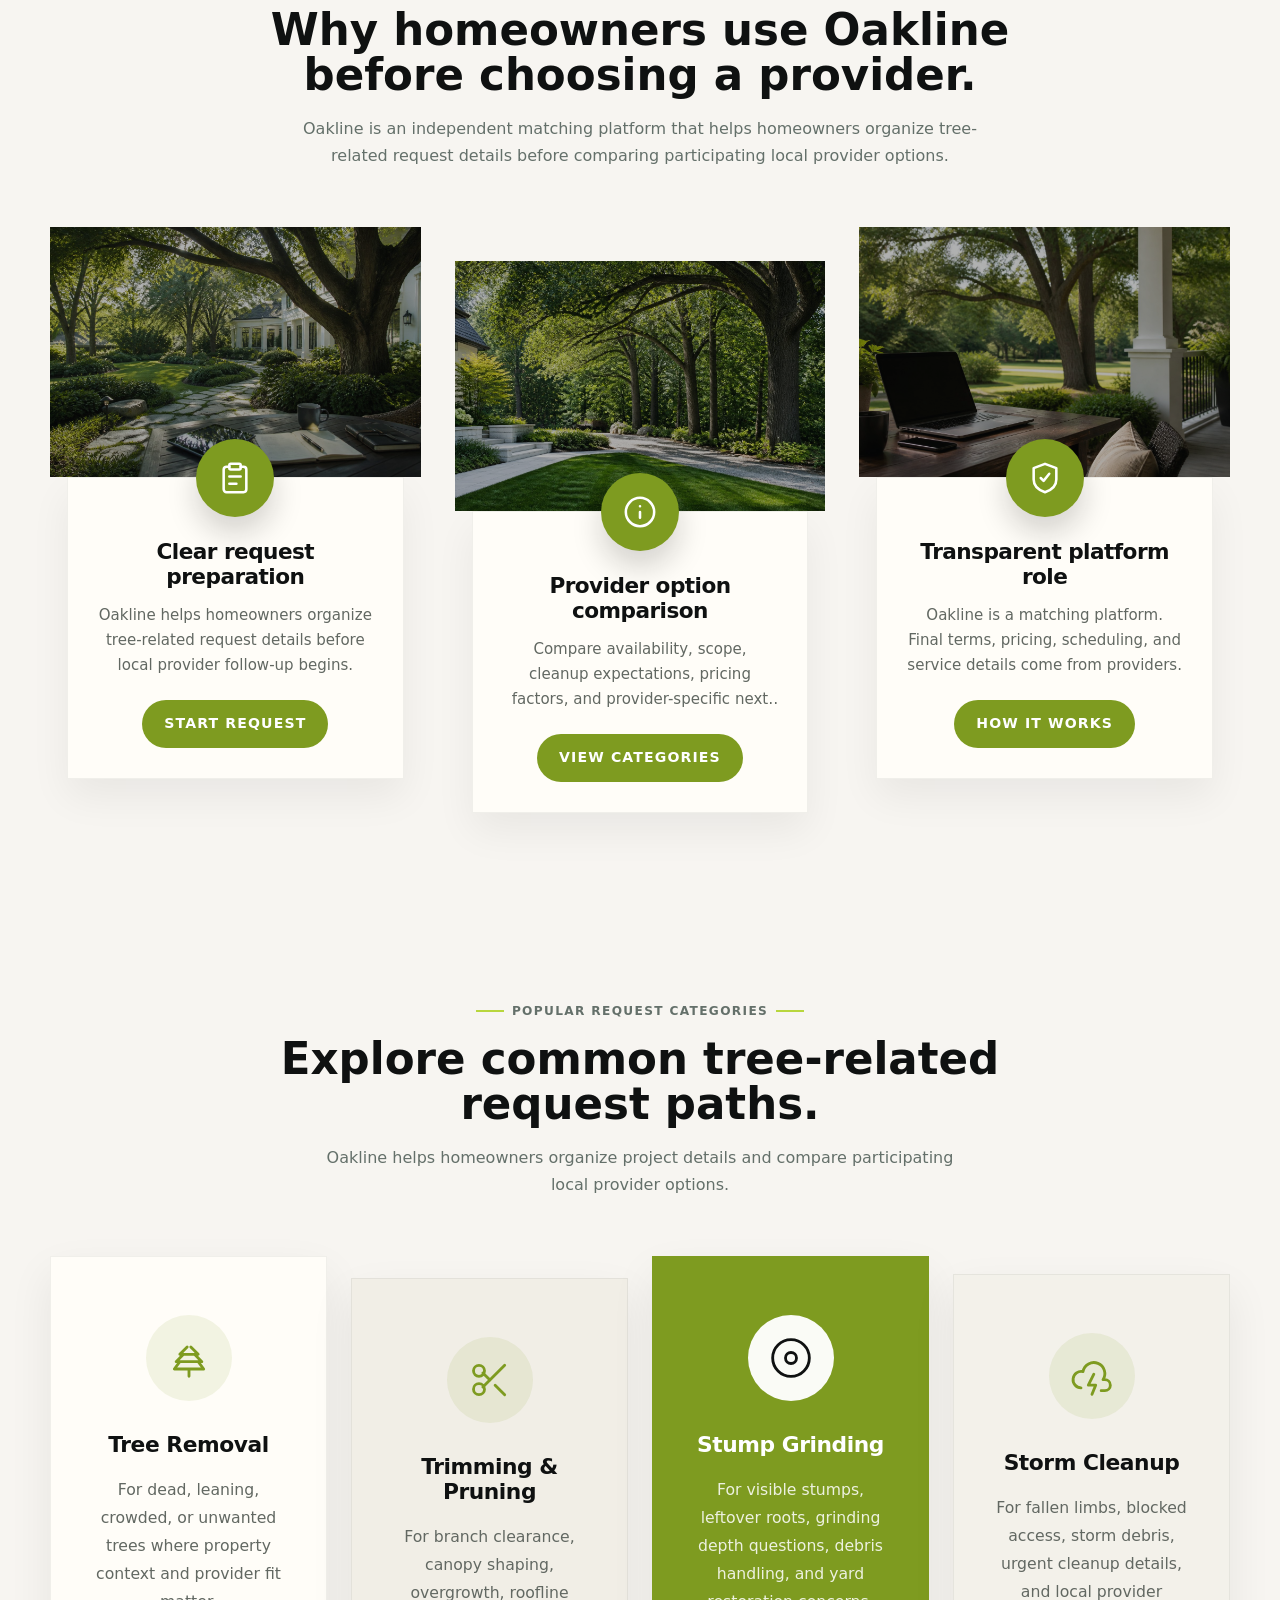
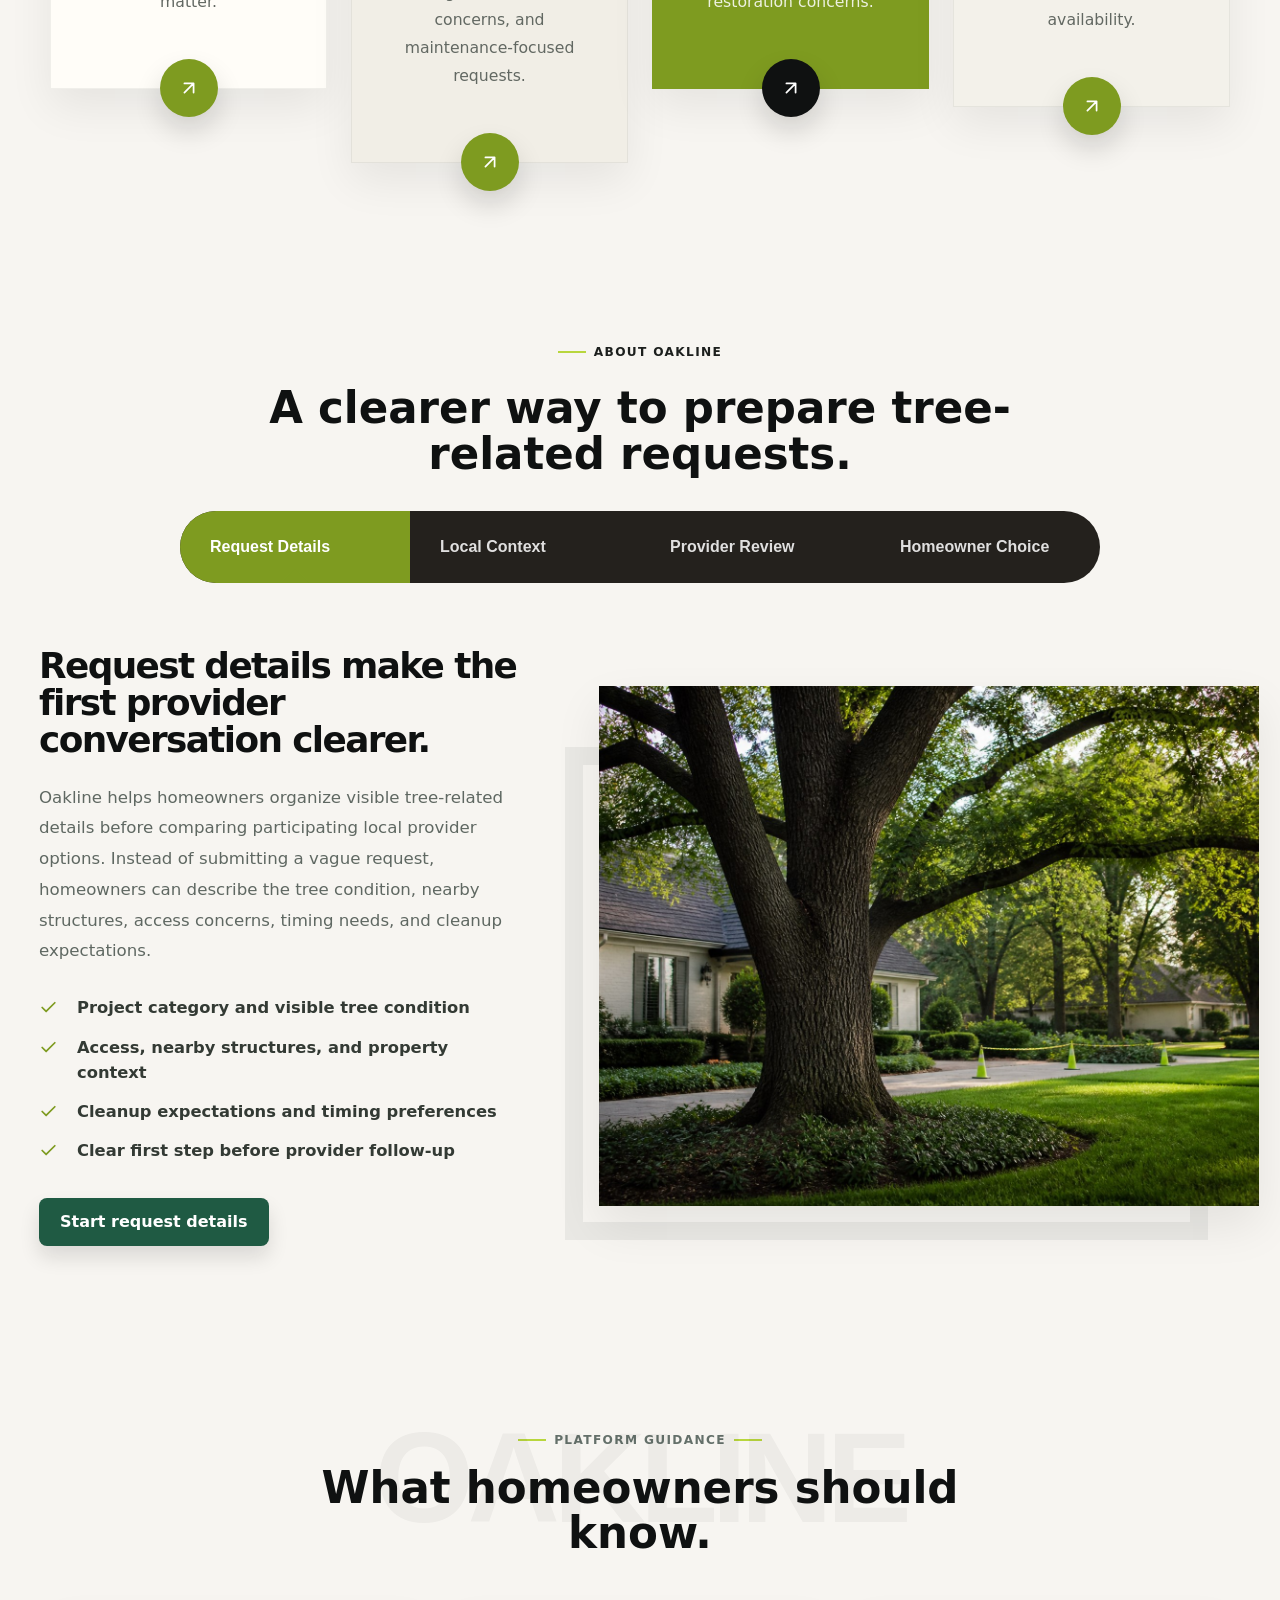
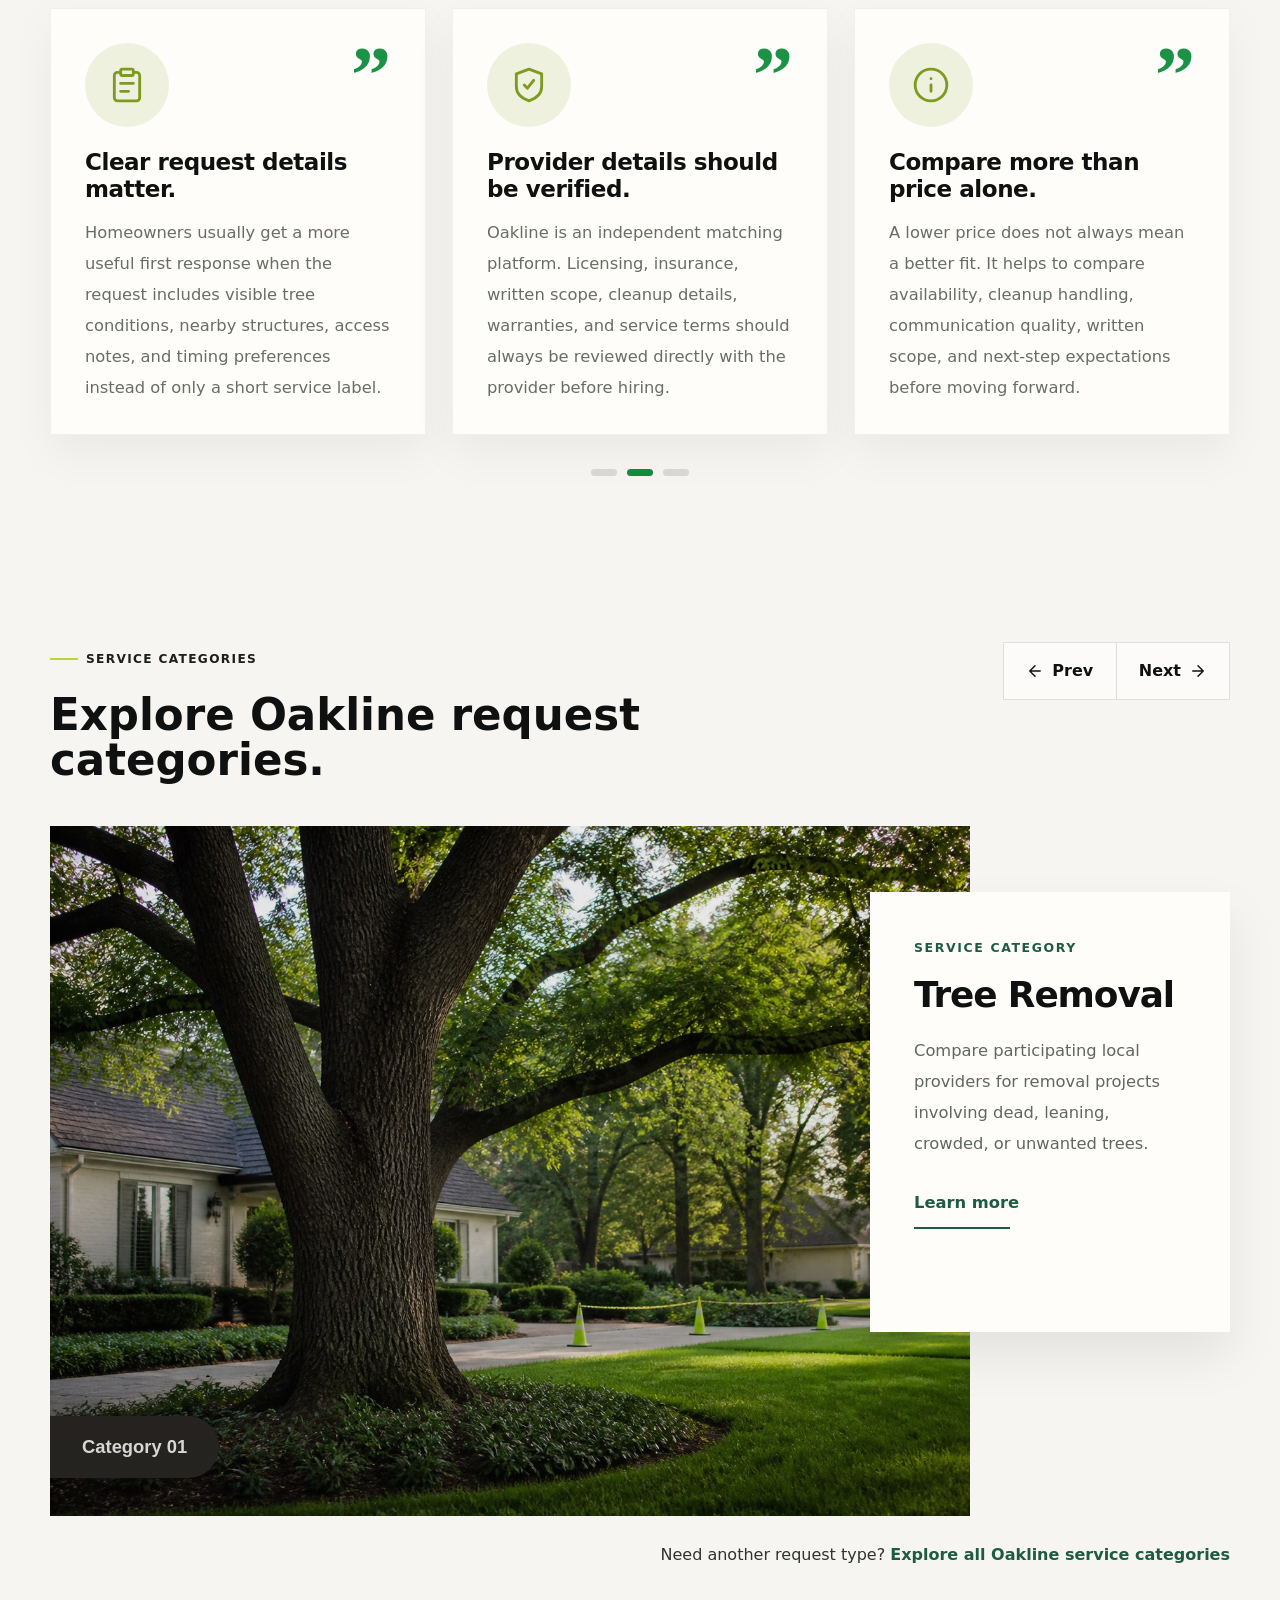
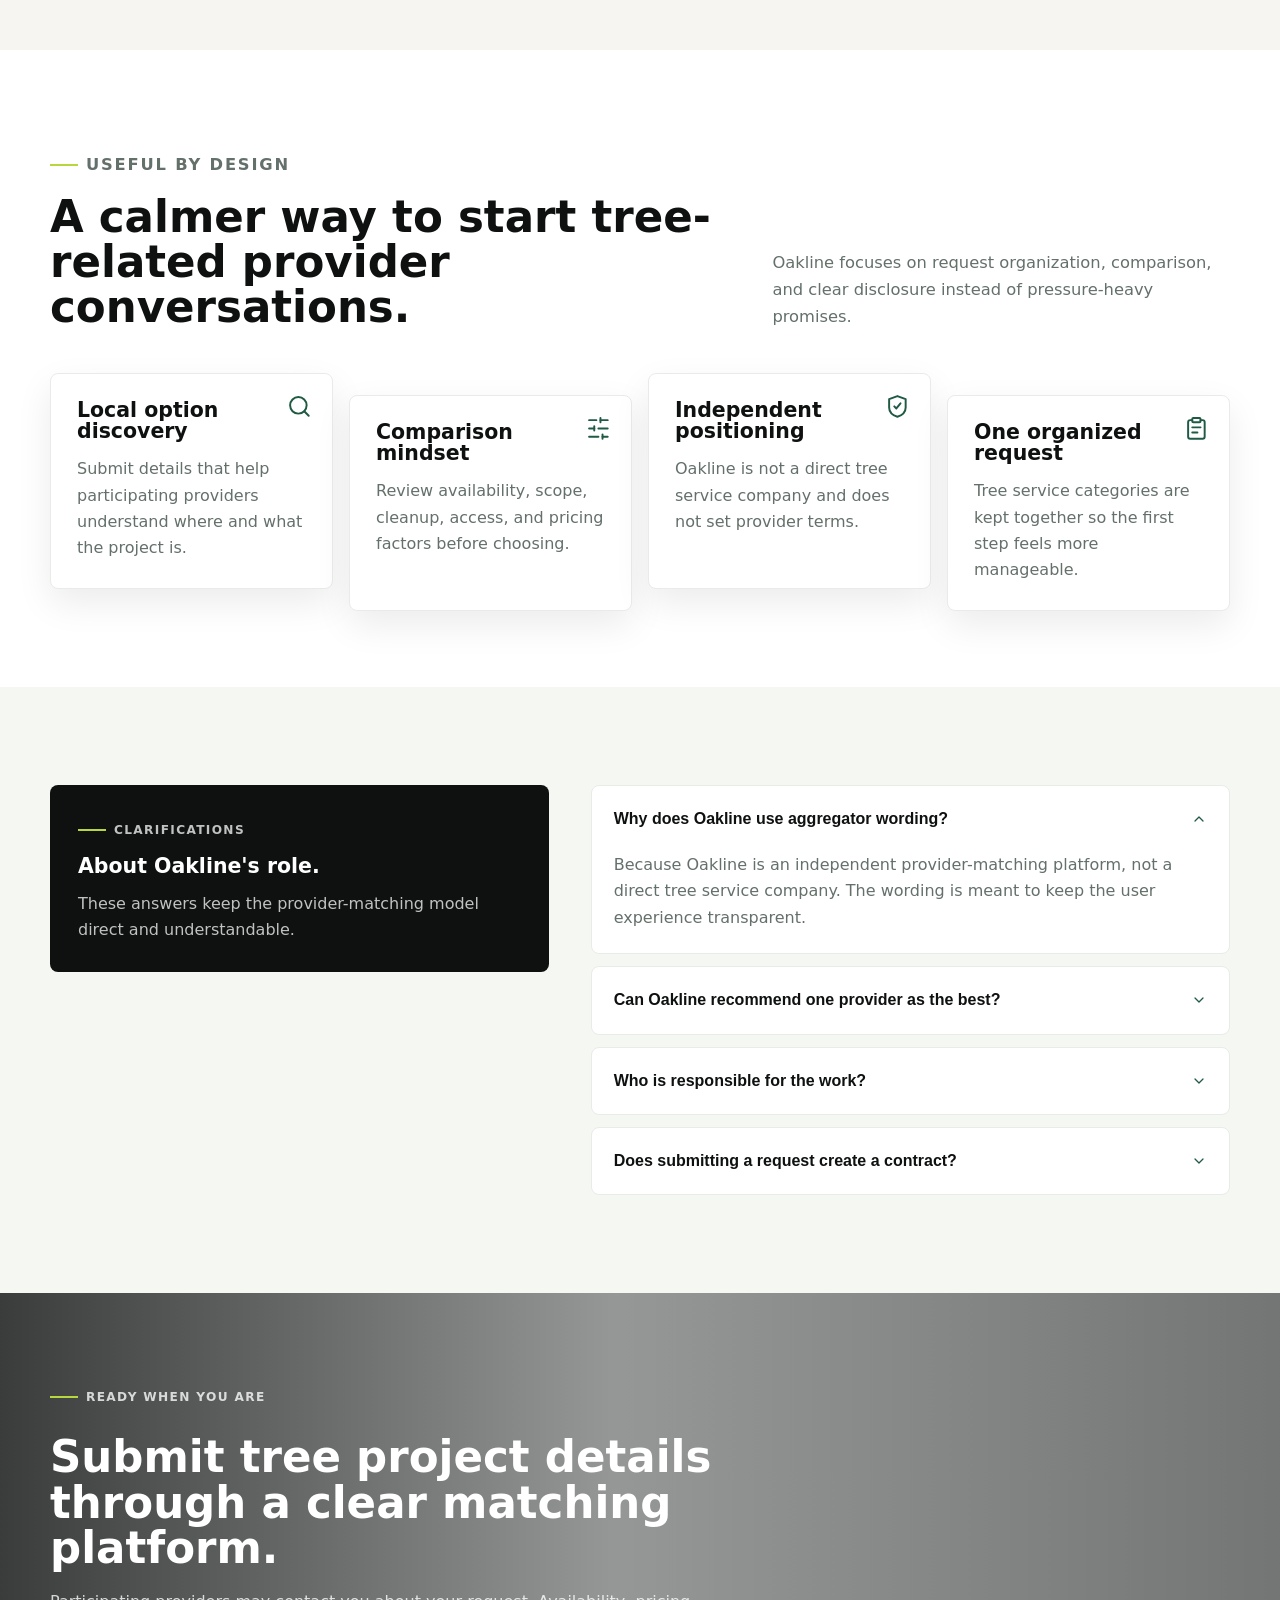
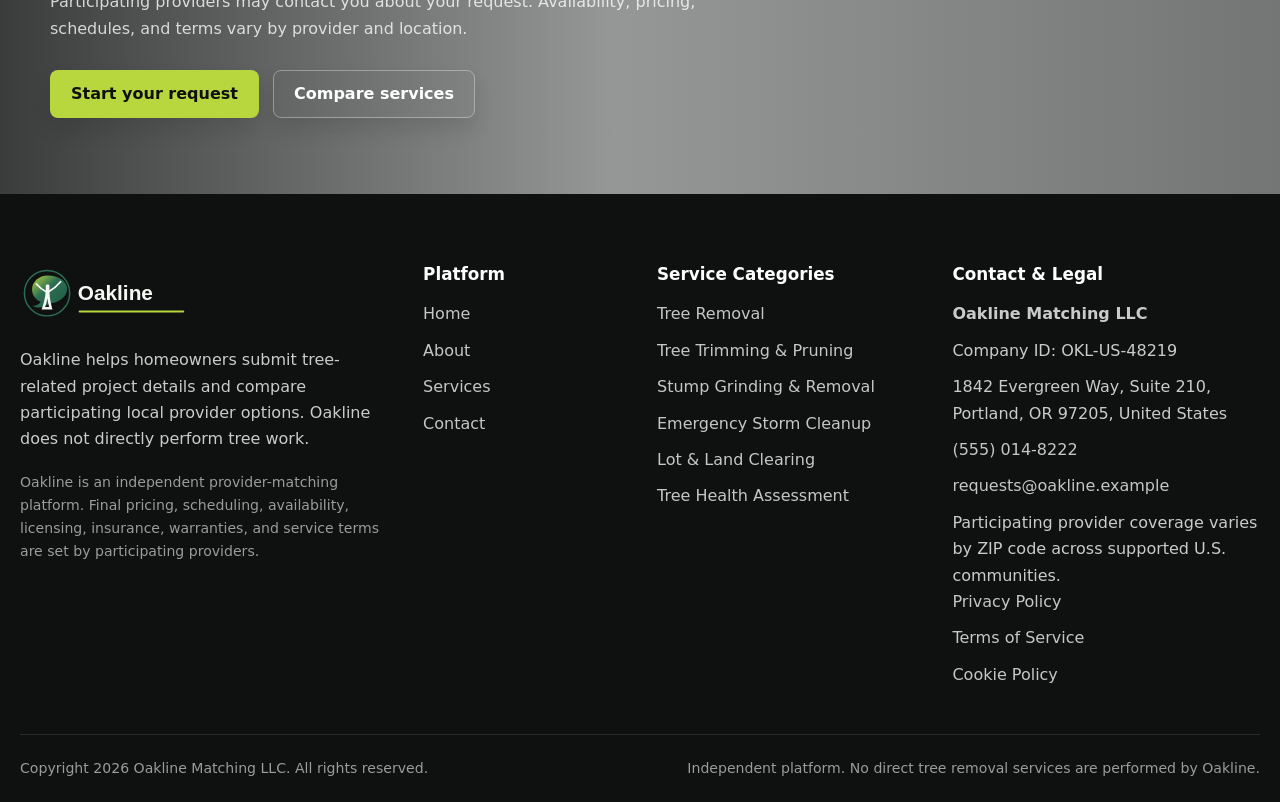
==== commit 0f4ca278: "+" ====
--- a/about.html
+++ b/about.html
@@ -46,6 +46,72 @@
       </div>
     </section>
 
+    <section class="section oakline-company-cards" aria-labelledby="company-cards-title">
+      <div class="container">
+        <div class="center-heading company-cards-heading">
+          <p class="eyebrow">About Oakline</p>
+          <h2 id="company-cards-title">Why homeowners use Oakline before choosing a provider.</h2>
+          <p>
+            Oakline is an independent matching platform that helps homeowners organize tree-related request details
+            before comparing participating local provider options.
+          </p>
+        </div>
+    
+        <div class="company-cards-grid">
+          <article class="company-about-card">
+            <div class="company-about-card__image">
+              <img src="assets/images/hero-about.jpg" alt="Residential property with mature trees" loading="lazy">
+              <span class="company-about-card__icon">
+                <span data-lucide="clipboard-list"></span>
+              </span>
+            </div>
+    
+            <div class="company-about-card__body">
+              <h3>Clear request preparation</h3>
+              <p>
+                Oakline helps homeowners organize tree-related request details before local provider follow-up begins.
+              </p>
+              <a href="contact.html">Start request</a>
+            </div>
+          </article>
+    
+          <article class="company-about-card company-about-card--raised">
+            <div class="company-about-card__image">
+              <img src="assets/images/hero-services.jpg" alt="Tree service category context" loading="lazy">
+              <span class="company-about-card__icon">
+                <span data-lucide="git-compare-arrows"></span>
+              </span>
+            </div>
+    
+            <div class="company-about-card__body">
+              <h3>Provider option comparison</h3>
+            <p>
+              Compare availability, scope, cleanup expectations, pricing factors, and provider-specific next steps.
+            </p>
+              <a href="all-services.html">View categories</a>
+            </div>
+          </article>
+    
+          <article class="company-about-card">
+            <div class="company-about-card__image">
+              <img src="assets/images/hero-contact.jpg" alt="Homeowner reviewing tree request details" loading="lazy">
+              <span class="company-about-card__icon">
+                <span data-lucide="shield-check"></span>
+              </span>
+            </div>
+    
+            <div class="company-about-card__body">
+              <h3>Transparent platform role</h3>
+              <p>
+                Oakline is a matching platform. Final terms, pricing, scheduling, and service details come from providers.
+              </p>
+              <a href="about.html">How it works</a>
+            </div>
+          </article>
+        </div>
+      </div>
+    </section>
+
 <section class="section oakline-four-categories" aria-labelledby="four-categories-title">
   <div class="container">
     <div class="center-heading four-categories-heading">
--- a/assets/css/about.css
+++ b/assets/css/about.css
@@ -965,4 +965,335 @@
     font-size: 0.96rem;
     line-height: 1.75;
   }
+}
+
+
+.oakline-company-cards {
+  background: #f7f5f1;
+  padding-top: 78px;
+  padding-bottom: 92px;
+}
+
+.company-cards-heading {
+  max-width: 880px;
+  margin-bottom: 58px;
+}
+
+.company-cards-heading h2 {
+  max-width: 820px;
+  margin-left: auto;
+  margin-right: auto;
+}
+
+.company-cards-heading p:last-child {
+  max-width: 720px;
+  margin-left: auto;
+  margin-right: auto;
+}
+
+.company-cards-grid {
+  display: grid;
+  grid-template-columns: repeat(3, 1fr);
+  gap: 34px;
+  align-items: start;
+}
+
+.company-about-card {
+  position: relative;
+  background: transparent;
+  transition: transform 0.28s ease;
+}
+
+.company-about-card--raised {
+  margin-top: 34px;
+}
+
+.company-about-card:hover {
+  transform: translateY(-8px);
+}
+
+.company-about-card--raised:hover {
+  transform: translateY(22px);
+}
+
+.company-about-card__image {
+  position: relative;
+  height: 270px;
+  overflow: hidden;
+  background: var(--black);
+}
+
+.company-about-card__image img {
+  width: 100%;
+  height: 100%;
+  object-fit: cover;
+  transition: transform 0.55s ease, opacity 0.55s ease;
+}
+
+.company-about-card__image::before {
+  content: "";
+  position: absolute;
+  inset: 0;
+  z-index: 1;
+  background: rgba(15, 17, 17, 0.32);
+  transition: background 0.3s ease;
+}
+
+.company-about-card:hover .company-about-card__image img {
+  transform: scale(1.06);
+  opacity: 0.92;
+}
+
+.company-about-card:hover .company-about-card__image::before {
+  background: rgba(15, 17, 17, 0.48);
+}
+
+.company-about-card__icon {
+  position: absolute;
+  left: 50%;
+  bottom: -43px;
+  z-index: 3;
+  display: grid;
+  place-items: center;
+  width: 86px;
+  height: 86px;
+  transform: translateX(-50%);
+  border-radius: 50%;
+  background: #7e9b20;
+  color: var(--white);
+  box-shadow: 0 18px 34px rgba(15, 17, 17, 0.16);
+  transition: background 0.25s ease, transform 0.25s ease;
+}
+
+.company-about-card:hover .company-about-card__icon {
+  background: var(--black);
+  transform: translateX(-50%) translateY(-5px);
+}
+
+.company-about-card__icon .icon {
+  width: 38px;
+  height: 38px;
+  stroke-width: 1.8;
+}
+
+.company-about-card__body {
+  position: relative;
+  width: calc(100% - 34px);
+  min-height: 300px;
+  margin: -18px auto 0;
+  padding: 78px 36px 38px;
+  background: #fffdf8;
+  border: 1px solid rgba(15, 17, 17, 0.06);
+  box-shadow: 0 20px 44px rgba(15, 17, 17, 0.07);
+  text-align: center;
+}
+
+.company-about-card__body::after {
+  content: "";
+  position: absolute;
+  left: 36px;
+  right: 36px;
+  bottom: 0;
+  height: 3px;
+  background: #7e9b20;
+  transform: scaleX(0);
+  transform-origin: center;
+  transition: transform 0.28s ease;
+}
+
+.company-about-card:hover .company-about-card__body::after {
+  transform: scaleX(1);
+}
+
+.company-about-card__body h3 {
+  max-width: 330px;
+  margin: 0 auto 18px;
+  color: var(--black);
+  font-size: clamp(1.45rem, 1.8vw, 2rem);
+  line-height: 1.15;
+  letter-spacing: -0.025em;
+}
+
+.company-about-card__body p {
+  max-width: 360px;
+  margin: 0 auto 28px;
+  color: #626862;
+  font-size: 0.98rem;
+  line-height: 1.78;
+}
+
+.company-about-card__body a {
+  position: relative;
+  display: inline-flex;
+  align-items: center;
+  justify-content: center;
+  min-width: 170px;
+  min-height: 52px;
+  padding: 0 24px;
+  overflow: hidden;
+  border-radius: 999px;
+  background: #7e9b20;
+  color: var(--white);
+  font-size: 0.88rem;
+  font-weight: 900;
+  letter-spacing: 0.08em;
+  text-transform: uppercase;
+  transition: background 0.25s ease, transform 0.25s ease;
+}
+
+.company-about-card__body a::after {
+  content: "";
+  position: absolute;
+  inset: -2px auto -2px -40%;
+  width: 36%;
+  transform: skewX(-18deg);
+  background: rgba(255, 255, 255, 0.24);
+  transition: left 0.5s ease;
+}
+
+.company-about-card__body a:hover {
+  background: var(--black);
+  transform: translateY(-2px);
+}
+
+.company-about-card__body a:hover::after {
+  left: 115%;
+}
+
+@media (max-width: 1100px) {
+  .company-cards-grid {
+    grid-template-columns: 1fr;
+    max-width: 720px;
+    margin: 0 auto;
+    gap: 44px;
+  }
+
+  .company-about-card--raised {
+    margin-top: 0;
+  }
+
+  .company-about-card,
+  .company-about-card:hover,
+  .company-about-card--raised:hover {
+    transform: none;
+  }
+}
+
+@media (max-width: 640px) {
+  .oakline-company-cards {
+    padding-top: 58px;
+    padding-bottom: 68px;
+  }
+
+  .company-cards-heading {
+    margin-bottom: 38px;
+  }
+
+  .company-about-card__image {
+    height: 230px;
+  }
+
+  .company-about-card__icon {
+    width: 74px;
+    height: 74px;
+    bottom: -37px;
+  }
+
+  .company-about-card__icon .icon {
+    width: 32px;
+    height: 32px;
+  }
+
+  .company-about-card__body {
+    width: calc(100% - 20px);
+    min-height: auto;
+    padding: 66px 24px 30px;
+  }
+
+  .company-about-card__body h3 {
+    font-size: 1.35rem;
+  }
+
+  .company-about-card__body p {
+    font-size: 0.94rem;
+  }
+
+  .company-about-card__body a {
+    width: 100%;
+  }
+}
+
+.company-about-card__image {
+  position: relative;
+  height: 250px;
+  overflow: visible;
+  background: var(--black);
+  z-index: 2;
+}
+
+.company-about-card__image img {
+  width: 100%;
+  height: 100%;
+  object-fit: cover;
+}
+
+.company-about-card__icon {
+  position: absolute;
+  left: 50%;
+  bottom: -40px;
+  z-index: 10;
+  display: grid;
+  place-items: center;
+  width: 78px;
+  height: 78px;
+  transform: translateX(-50%);
+  border-radius: 50%;
+  background: #7e9b20;
+  color: var(--white);
+  box-shadow: 0 16px 30px rgba(15, 17, 17, 0.18);
+}
+
+.company-about-card__icon .icon {
+  width: 34px;
+  height: 34px;
+  stroke-width: 1.8;
+}
+
+.company-about-card__body {
+  position: relative;
+  z-index: 1;
+  width: calc(100% - 34px);
+  min-height: 235px;
+  margin: 0 auto;
+  padding: 62px 30px 30px;
+  background: #fffdf8;
+  border: 1px solid rgba(15, 17, 17, 0.06);
+  box-shadow: 0 18px 38px rgba(15, 17, 17, 0.06);
+  text-align: center;
+}
+
+.company-about-card__body h3 {
+  max-width: 300px;
+  margin: 0 auto 14px;
+  font-size: clamp(1.35rem, 1.6vw, 1.75rem);
+  line-height: 1.14;
+}
+
+.company-about-card__body p {
+  max-width: 330px;
+  margin: 0 auto 22px;
+  color: #626862;
+  font-size: 0.94rem;
+  line-height: 1.65;
+
+  display: -webkit-box;
+  -webkit-line-clamp: 3;
+  -webkit-box-orient: vertical;
+  overflow: hidden;
+}
+
+.company-about-card__body a {
+  min-width: 150px;
+  min-height: 48px;
+  padding: 0 22px;
 }
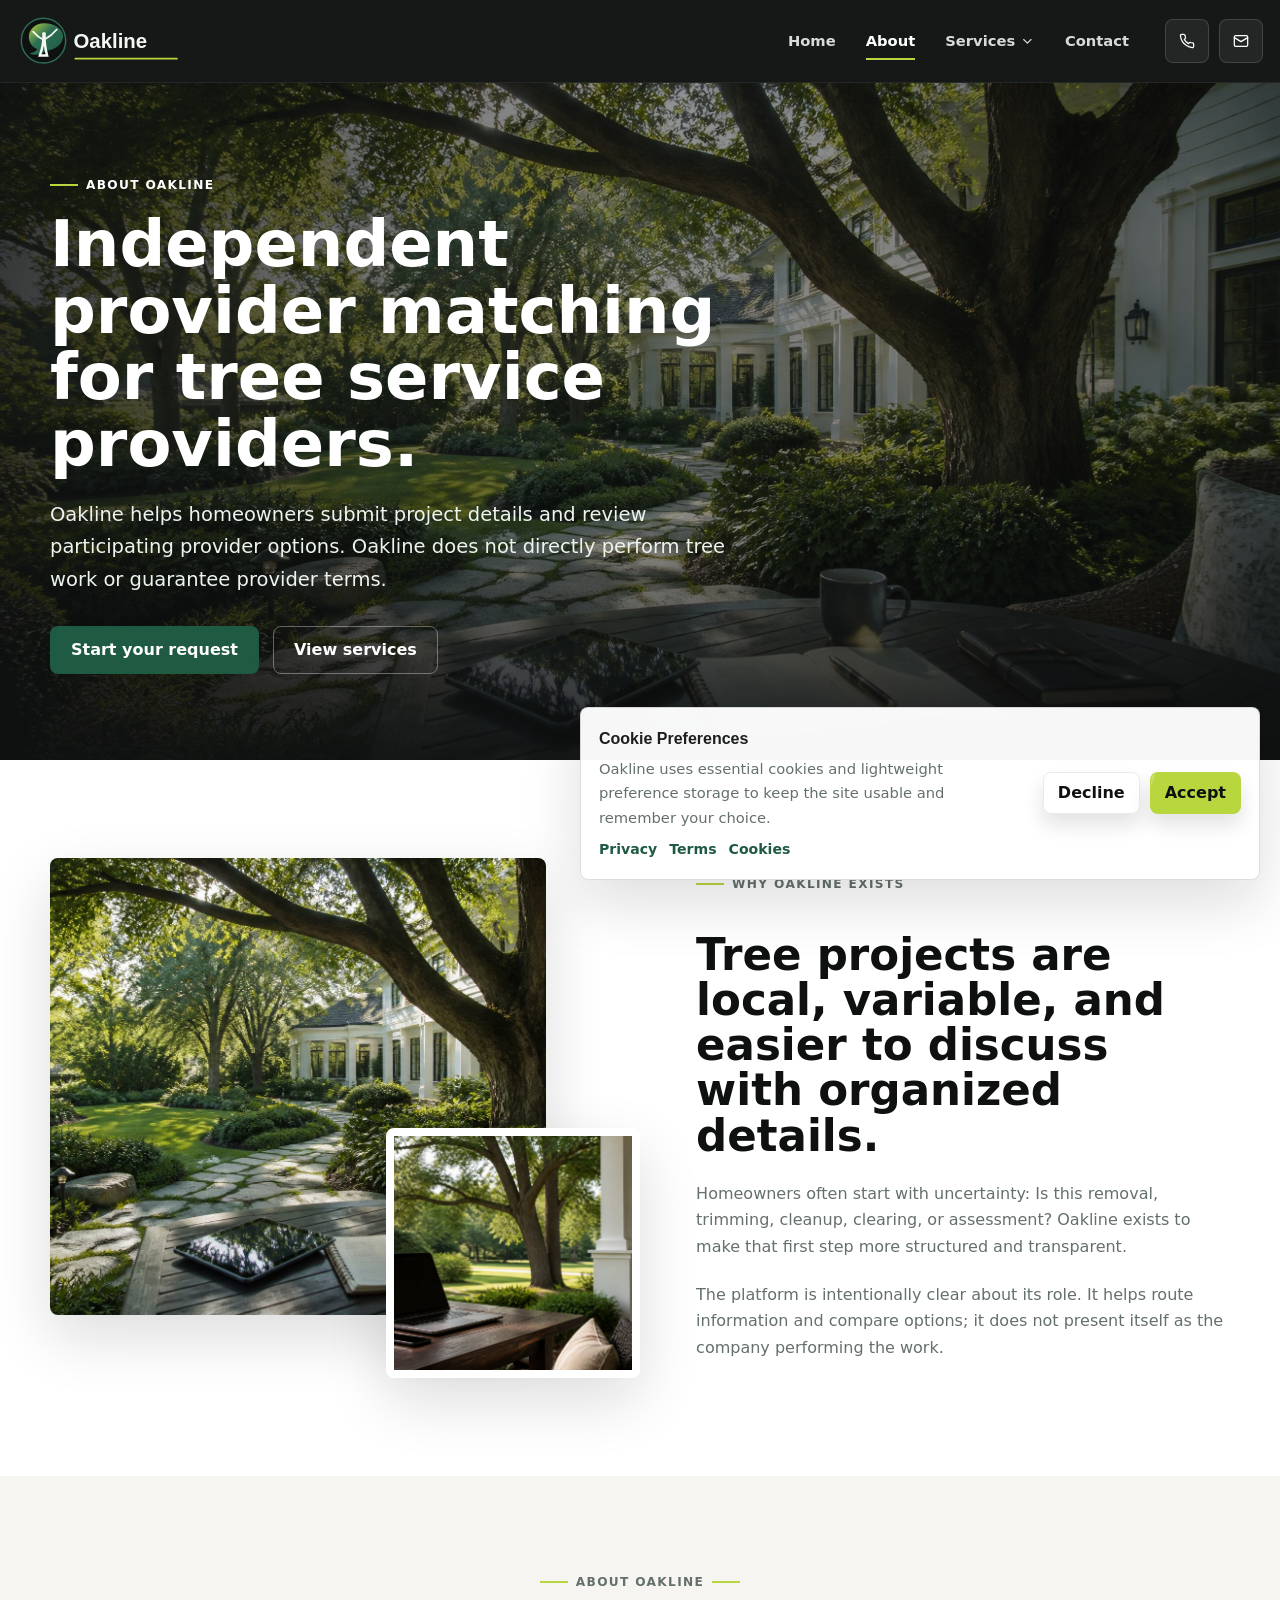
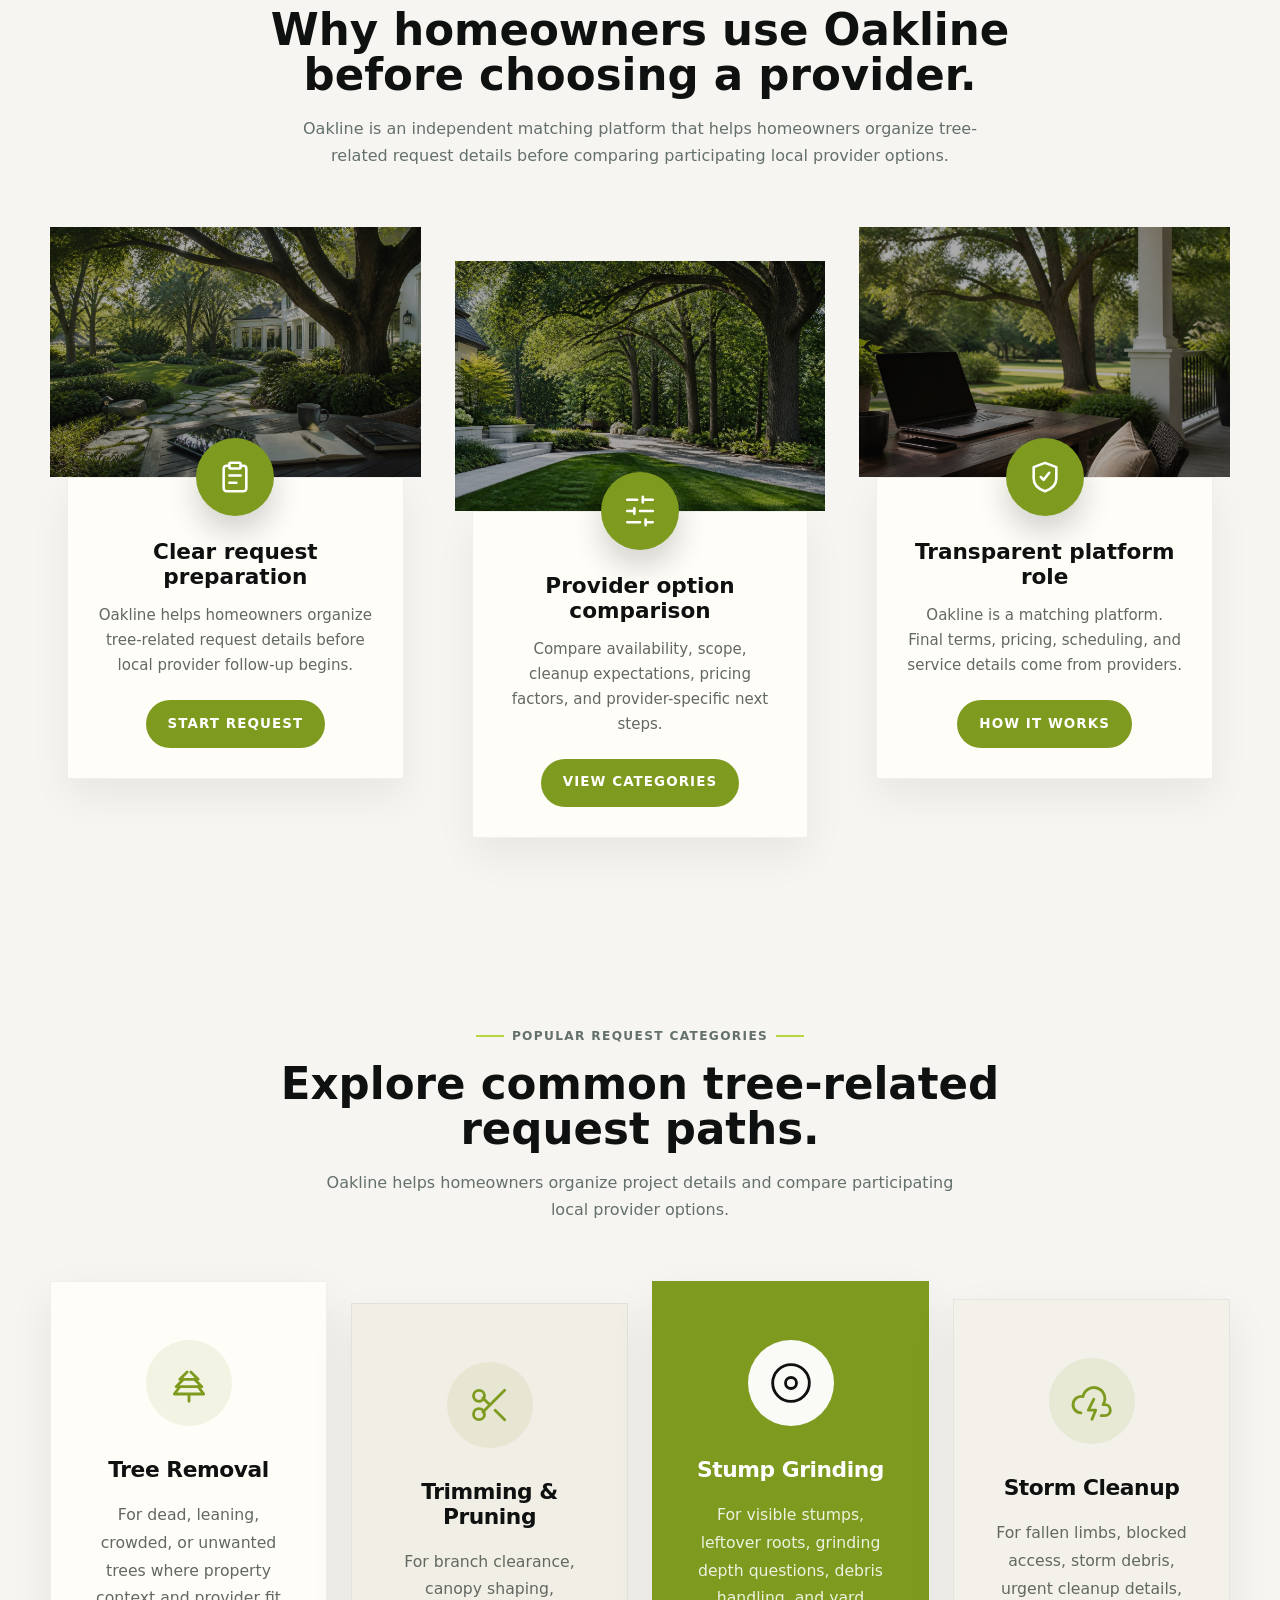
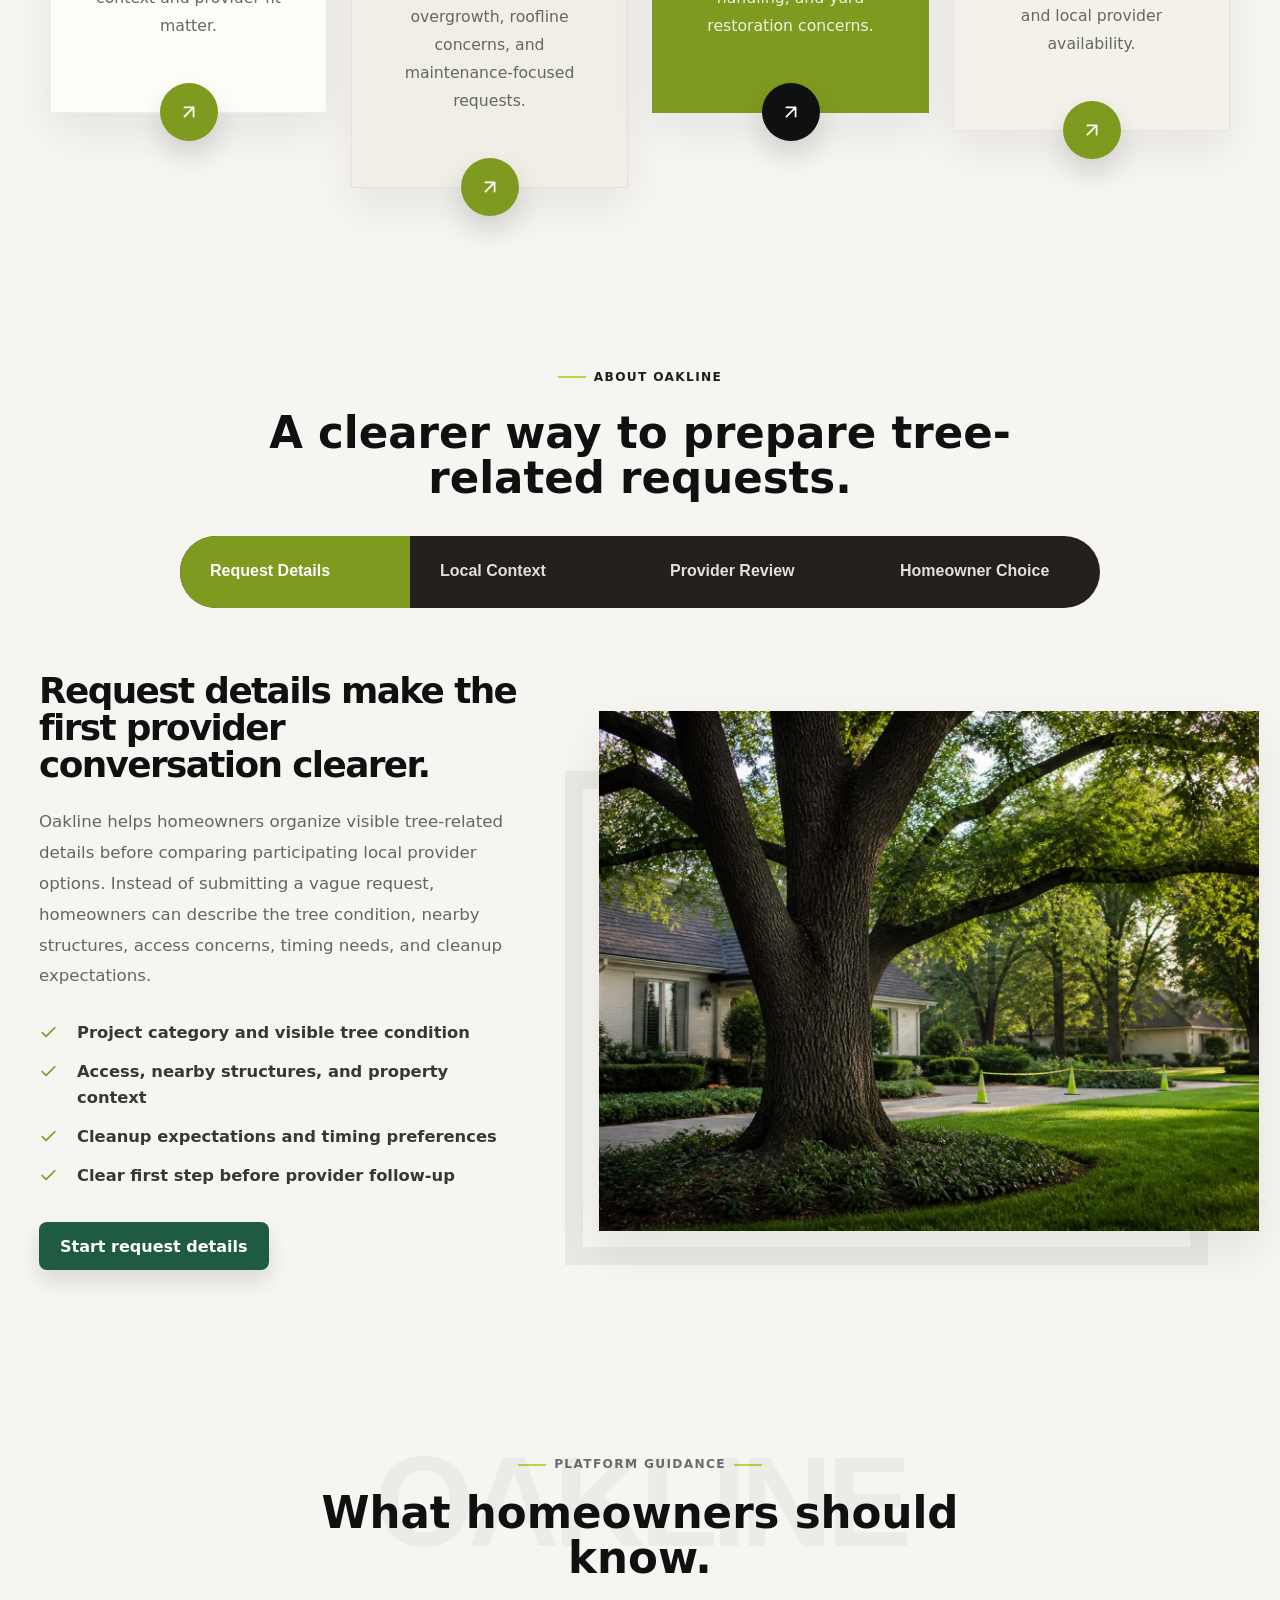
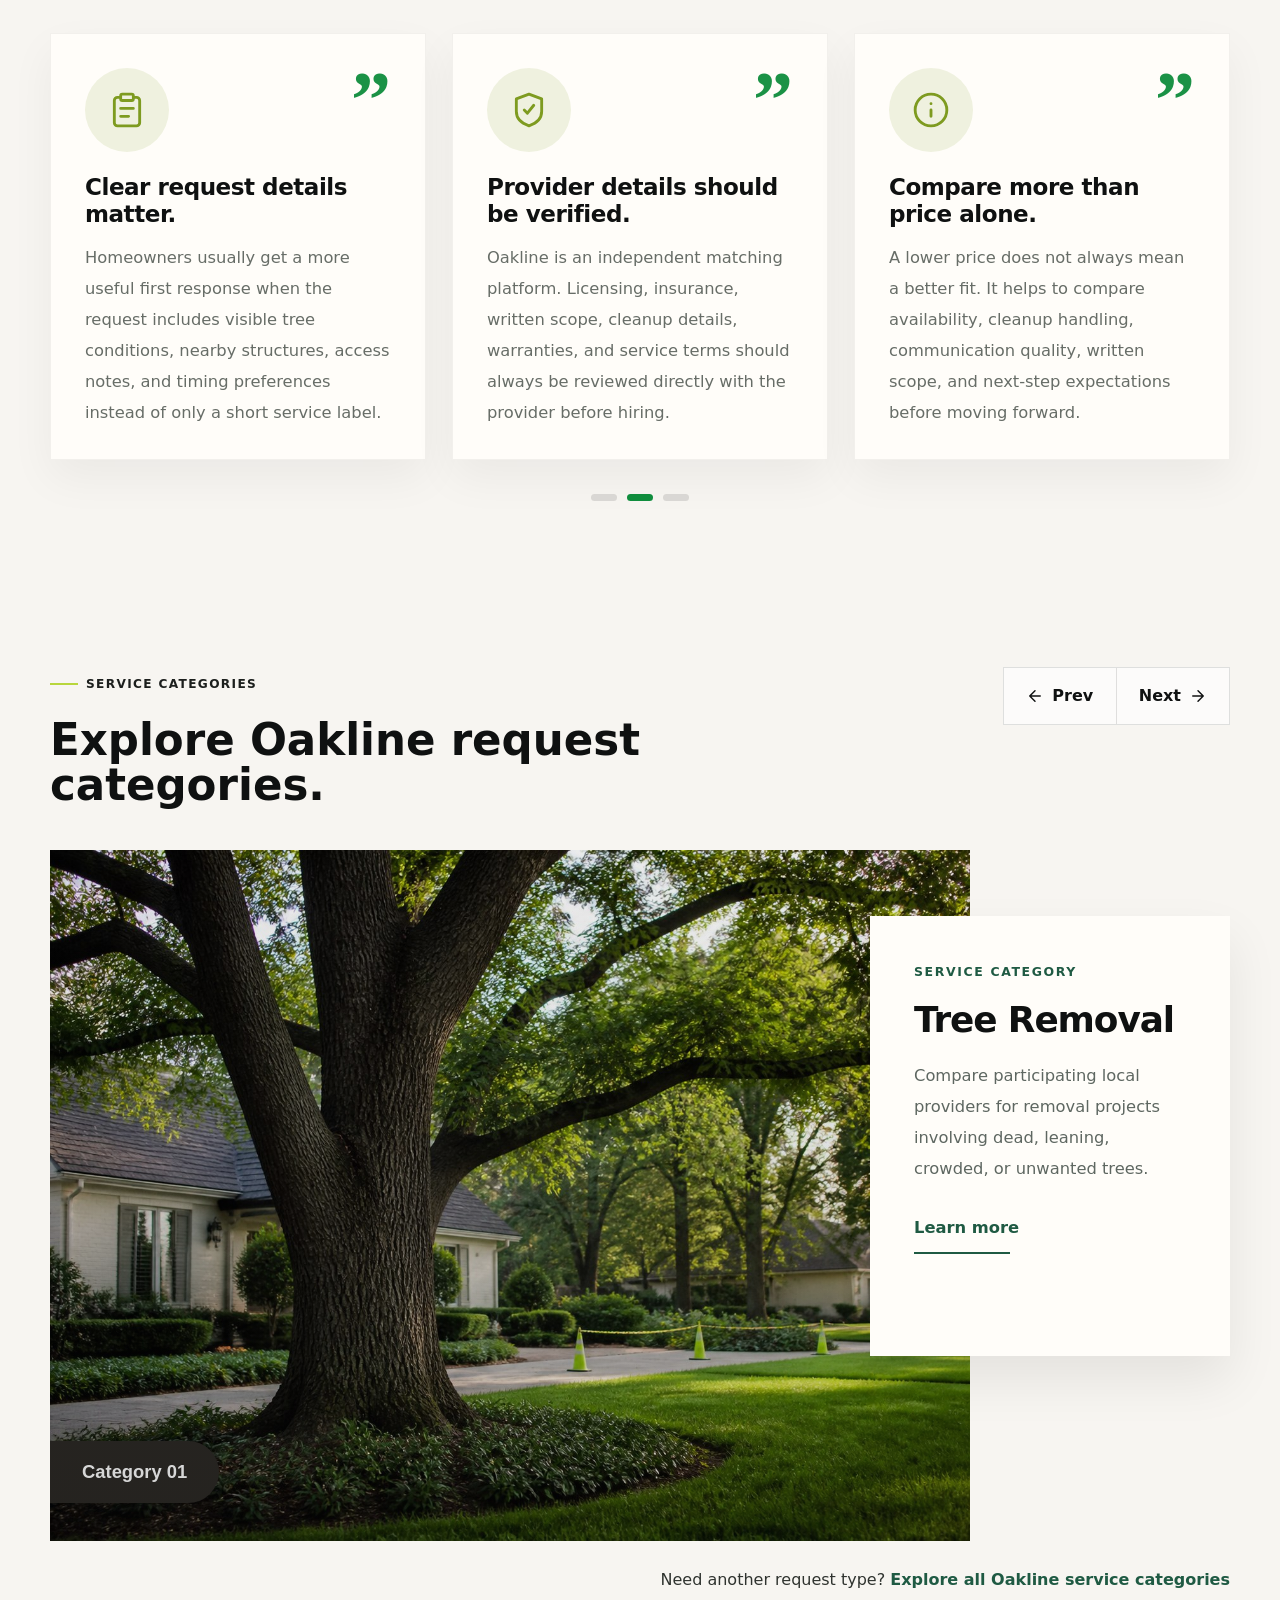
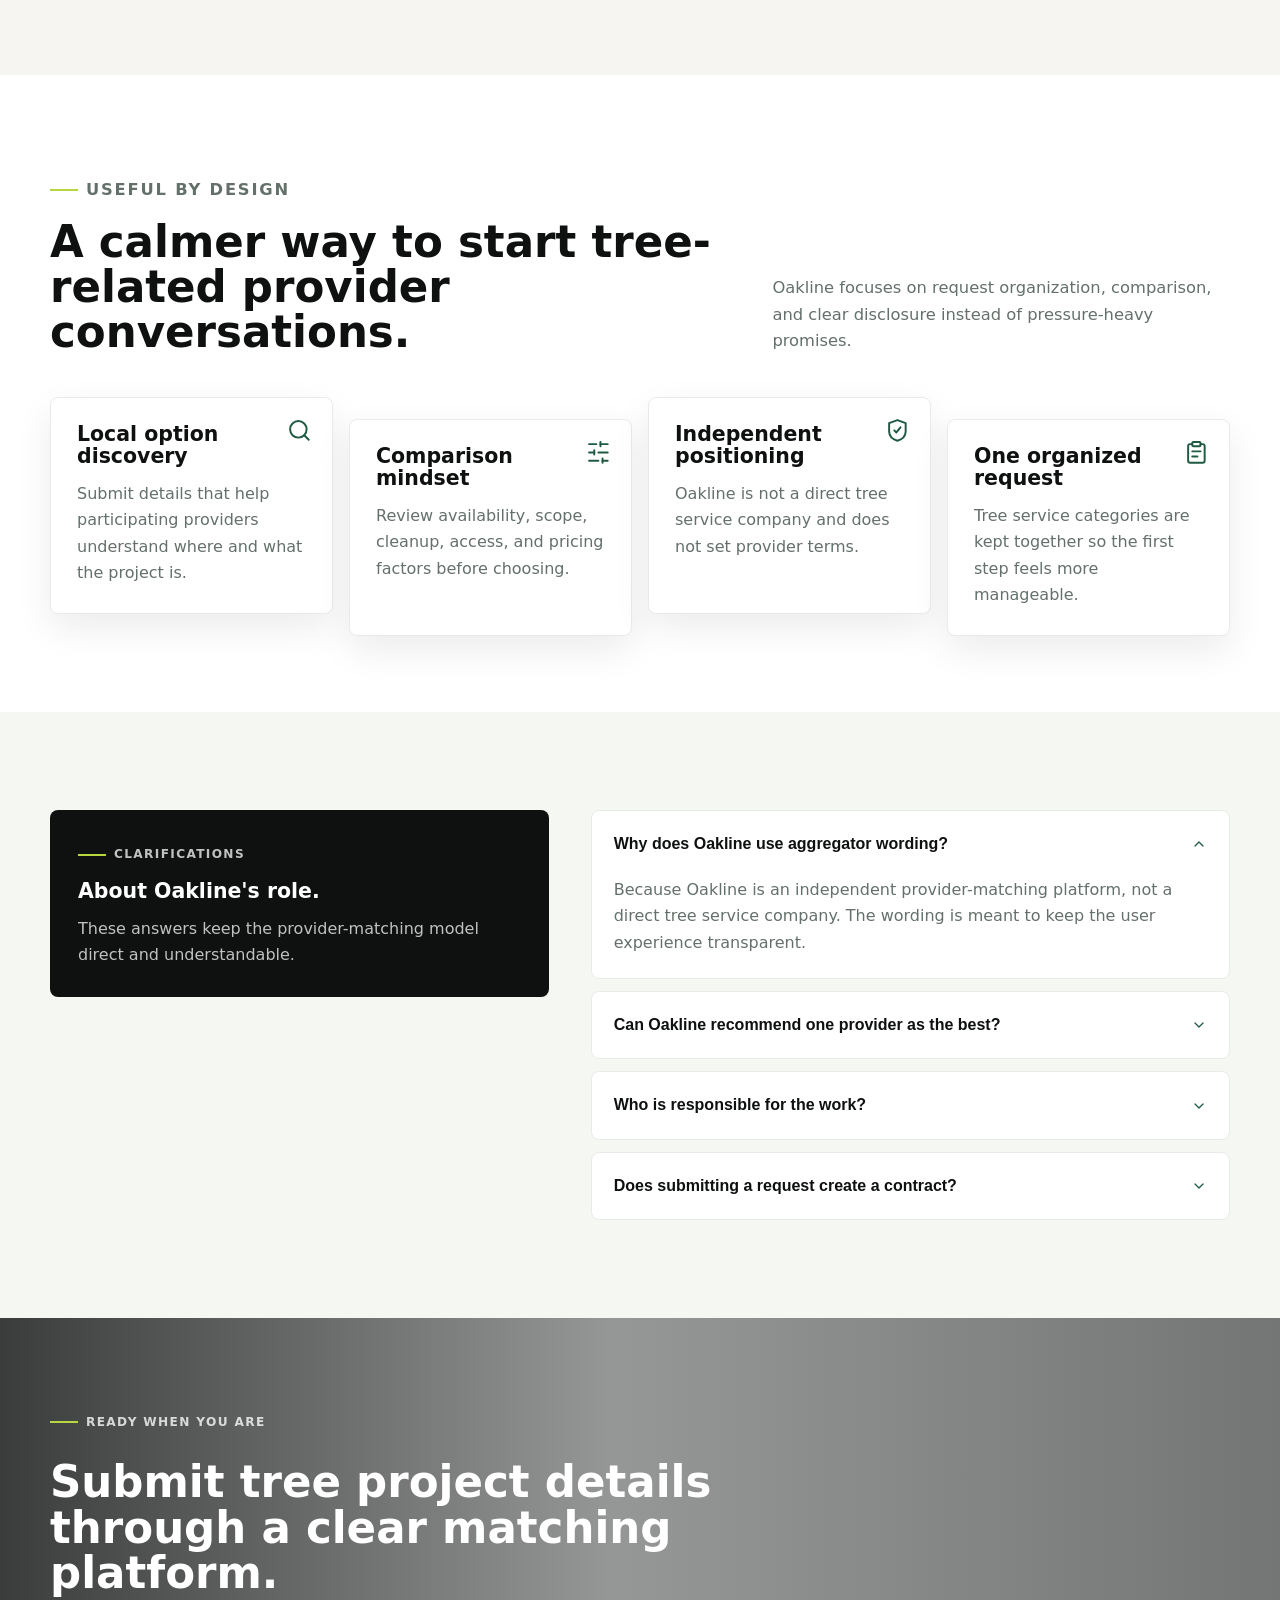
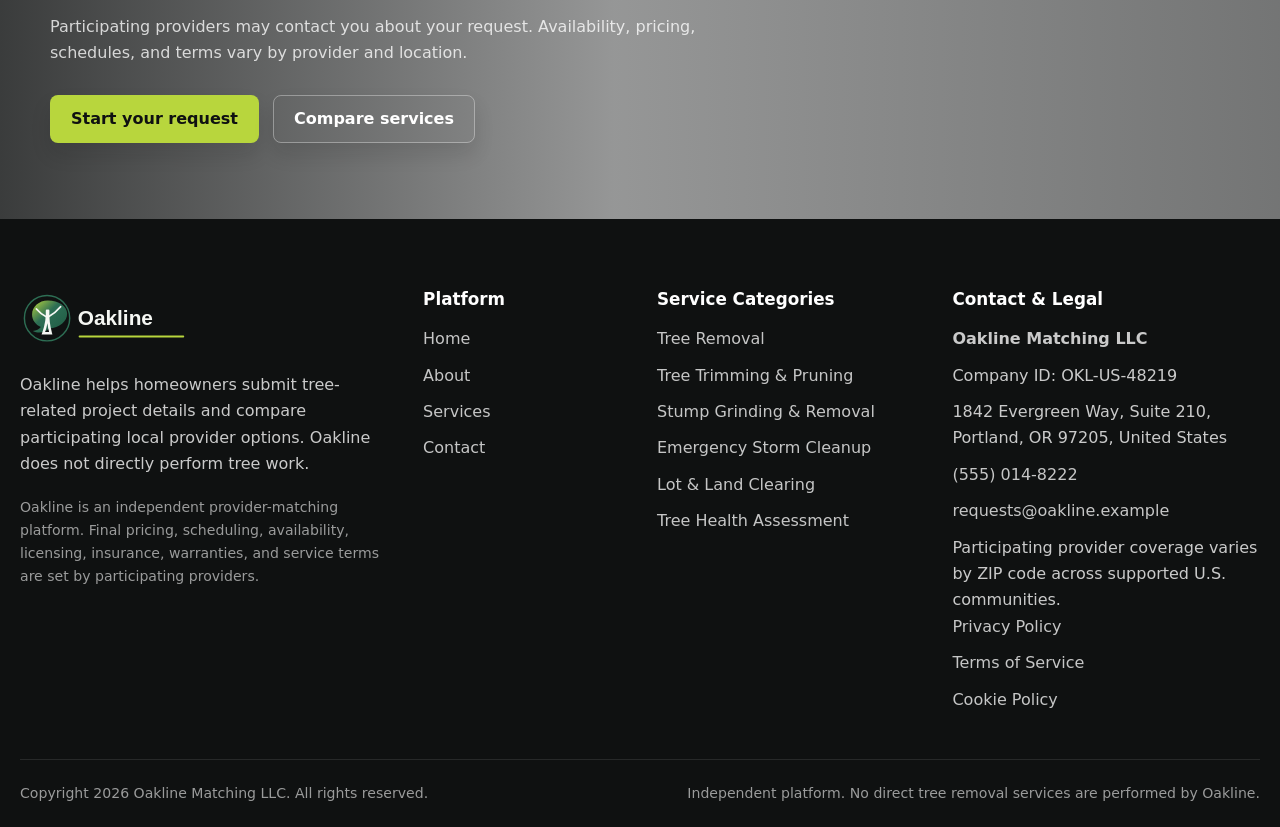
==== commit 5956ebdd: "+" ====
--- a/about.html
+++ b/about.html
@@ -58,30 +58,32 @@
         </div>
     
         <div class="company-cards-grid">
-          <article class="company-about-card">
-            <div class="company-about-card__image">
-              <img src="assets/images/hero-about.jpg" alt="Residential property with mature trees" loading="lazy">
-              <span class="company-about-card__icon">
-                <span data-lucide="clipboard-list"></span>
-              </span>
-            </div>
-    
-            <div class="company-about-card__body">
-              <h3>Clear request preparation</h3>
-              <p>
-                Oakline helps homeowners organize tree-related request details before local provider follow-up begins.
-              </p>
-              <a href="contact.html">Start request</a>
-            </div>
-          </article>
+<article class="company-about-card">
+  <div class="company-about-card__image">
+    <img src="assets/images/hero-about.jpg" alt="Residential property with mature trees" loading="lazy">
+  </div>
+
+  <span class="company-about-card__icon">
+    <span data-lucide="clipboard-list"></span>
+  </span>
+
+  <div class="company-about-card__body">
+    <h3>Clear request preparation</h3>
+    <p>
+      Oakline helps homeowners organize tree-related request details before local provider follow-up begins.
+    </p>
+    <a href="contact.html">Start request</a>
+  </div>
+</article>
     
           <article class="company-about-card company-about-card--raised">
             <div class="company-about-card__image">
               <img src="assets/images/hero-services.jpg" alt="Tree service category context" loading="lazy">
-              <span class="company-about-card__icon">
-                <span data-lucide="git-compare-arrows"></span>
-              </span>
-            </div>
+            </div>
+
+                          <span class="company-about-card__icon">
+                            <span data-lucide="sliders-horizontal"></span>
+                          </span>
     
             <div class="company-about-card__body">
               <h3>Provider option comparison</h3>
@@ -95,10 +97,11 @@
           <article class="company-about-card">
             <div class="company-about-card__image">
               <img src="assets/images/hero-contact.jpg" alt="Homeowner reviewing tree request details" loading="lazy">
-              <span class="company-about-card__icon">
-                <span data-lucide="shield-check"></span>
-              </span>
-            </div>
+            </div>
+
+                          <span class="company-about-card__icon">
+                            <span data-lucide="shield-check"></span>
+                          </span>
     
             <div class="company-about-card__body">
               <h3>Transparent platform role</h3>
--- a/assets/css/about.css
+++ b/assets/css/about.css
@@ -1018,9 +1018,10 @@
 
 .company-about-card__image {
   position: relative;
-  height: 270px;
+  height: 250px;
   overflow: hidden;
   background: var(--black);
+  z-index: 1;
 }
 
 .company-about-card__image img {
@@ -1034,8 +1035,8 @@
   content: "";
   position: absolute;
   inset: 0;
-  z-index: 1;
-  background: rgba(15, 17, 17, 0.32);
+  z-index: 2;
+  background: rgba(15, 17, 17, 0.34);
   transition: background 0.3s ease;
 }
 
@@ -1049,50 +1050,49 @@
 }
 
 .company-about-card__icon {
-  position: absolute;
-  left: 50%;
-  bottom: -43px;
-  z-index: 3;
+  position: relative;
+  z-index: 5;
   display: grid;
   place-items: center;
-  width: 86px;
-  height: 86px;
-  transform: translateX(-50%);
+  width: 78px;
+  height: 78px;
+  margin: -39px auto -39px;
   border-radius: 50%;
   background: #7e9b20;
   color: var(--white);
-  box-shadow: 0 18px 34px rgba(15, 17, 17, 0.16);
+  box-shadow: 0 16px 30px rgba(15, 17, 17, 0.18);
   transition: background 0.25s ease, transform 0.25s ease;
 }
 
 .company-about-card:hover .company-about-card__icon {
   background: var(--black);
-  transform: translateX(-50%) translateY(-5px);
+  transform: translateY(-5px);
 }
 
 .company-about-card__icon .icon {
-  width: 38px;
-  height: 38px;
+  width: 34px;
+  height: 34px;
   stroke-width: 1.8;
 }
 
 .company-about-card__body {
   position: relative;
+  z-index: 2;
   width: calc(100% - 34px);
-  min-height: 300px;
-  margin: -18px auto 0;
-  padding: 78px 36px 38px;
+  min-height: 235px;
+  margin: 0 auto;
+  padding: 62px 30px 30px;
   background: #fffdf8;
   border: 1px solid rgba(15, 17, 17, 0.06);
-  box-shadow: 0 20px 44px rgba(15, 17, 17, 0.07);
+  box-shadow: 0 18px 38px rgba(15, 17, 17, 0.06);
   text-align: center;
 }
 
 .company-about-card__body::after {
   content: "";
   position: absolute;
-  left: 36px;
-  right: 36px;
+  left: 30px;
+  right: 30px;
   bottom: 0;
   height: 3px;
   background: #7e9b20;
@@ -1106,20 +1106,19 @@
 }
 
 .company-about-card__body h3 {
+  max-width: 300px;
+  margin: 0 auto 14px;
+  color: var(--black);
+  font-size: clamp(1.35rem, 1.6vw, 1.75rem);
+  line-height: 1.14;
+}
+
+.company-about-card__body p {
   max-width: 330px;
-  margin: 0 auto 18px;
-  color: var(--black);
-  font-size: clamp(1.45rem, 1.8vw, 2rem);
-  line-height: 1.15;
-  letter-spacing: -0.025em;
-}
-
-.company-about-card__body p {
-  max-width: 360px;
-  margin: 0 auto 28px;
+  margin: 0 auto 22px;
   color: #626862;
-  font-size: 0.98rem;
-  line-height: 1.78;
+  font-size: 0.94rem;
+  line-height: 1.65;
 }
 
 .company-about-card__body a {
@@ -1127,14 +1126,14 @@
   display: inline-flex;
   align-items: center;
   justify-content: center;
-  min-width: 170px;
-  min-height: 52px;
-  padding: 0 24px;
+  min-width: 150px;
+  min-height: 48px;
+  padding: 0 22px;
   overflow: hidden;
   border-radius: 999px;
   background: #7e9b20;
   color: var(--white);
-  font-size: 0.88rem;
+  font-size: 0.84rem;
   font-weight: 900;
   letter-spacing: 0.08em;
   text-transform: uppercase;
@@ -1196,7 +1195,7 @@
   .company-about-card__icon {
     width: 74px;
     height: 74px;
-    bottom: -37px;
+    margin: -37px auto -37px;
   }
 
   .company-about-card__icon .icon {
@@ -1207,7 +1206,7 @@
   .company-about-card__body {
     width: calc(100% - 20px);
     min-height: auto;
-    padding: 66px 24px 30px;
+    padding: 60px 24px 30px;
   }
 
   .company-about-card__body h3 {
@@ -1221,79 +1220,4 @@
   .company-about-card__body a {
     width: 100%;
   }
-}
-
-.company-about-card__image {
-  position: relative;
-  height: 250px;
-  overflow: visible;
-  background: var(--black);
-  z-index: 2;
-}
-
-.company-about-card__image img {
-  width: 100%;
-  height: 100%;
-  object-fit: cover;
-}
-
-.company-about-card__icon {
-  position: absolute;
-  left: 50%;
-  bottom: -40px;
-  z-index: 10;
-  display: grid;
-  place-items: center;
-  width: 78px;
-  height: 78px;
-  transform: translateX(-50%);
-  border-radius: 50%;
-  background: #7e9b20;
-  color: var(--white);
-  box-shadow: 0 16px 30px rgba(15, 17, 17, 0.18);
-}
-
-.company-about-card__icon .icon {
-  width: 34px;
-  height: 34px;
-  stroke-width: 1.8;
-}
-
-.company-about-card__body {
-  position: relative;
-  z-index: 1;
-  width: calc(100% - 34px);
-  min-height: 235px;
-  margin: 0 auto;
-  padding: 62px 30px 30px;
-  background: #fffdf8;
-  border: 1px solid rgba(15, 17, 17, 0.06);
-  box-shadow: 0 18px 38px rgba(15, 17, 17, 0.06);
-  text-align: center;
-}
-
-.company-about-card__body h3 {
-  max-width: 300px;
-  margin: 0 auto 14px;
-  font-size: clamp(1.35rem, 1.6vw, 1.75rem);
-  line-height: 1.14;
-}
-
-.company-about-card__body p {
-  max-width: 330px;
-  margin: 0 auto 22px;
-  color: #626862;
-  font-size: 0.94rem;
-  line-height: 1.65;
-
-  display: -webkit-box;
-  -webkit-line-clamp: 3;
-  -webkit-box-orient: vertical;
-  overflow: hidden;
-}
-
-.company-about-card__body a {
-  min-width: 150px;
-  min-height: 48px;
-  padding: 0 22px;
 }
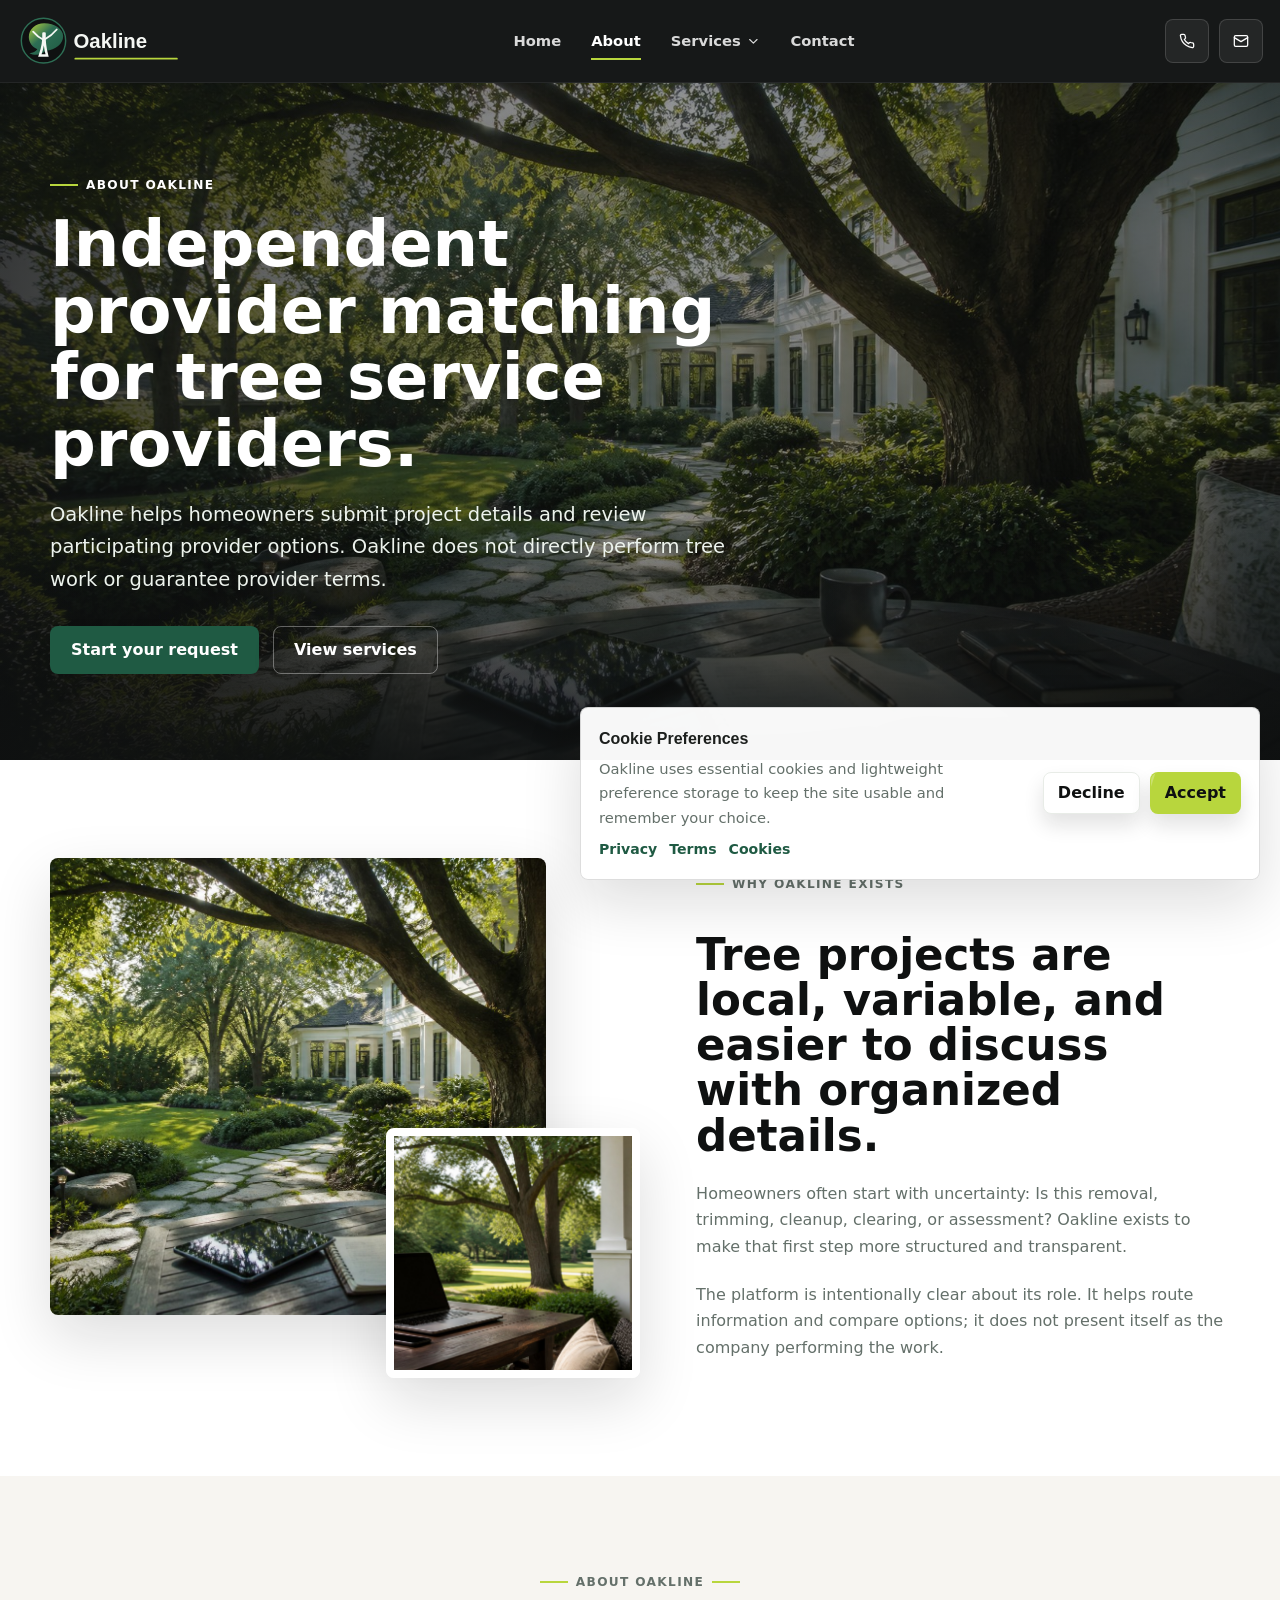
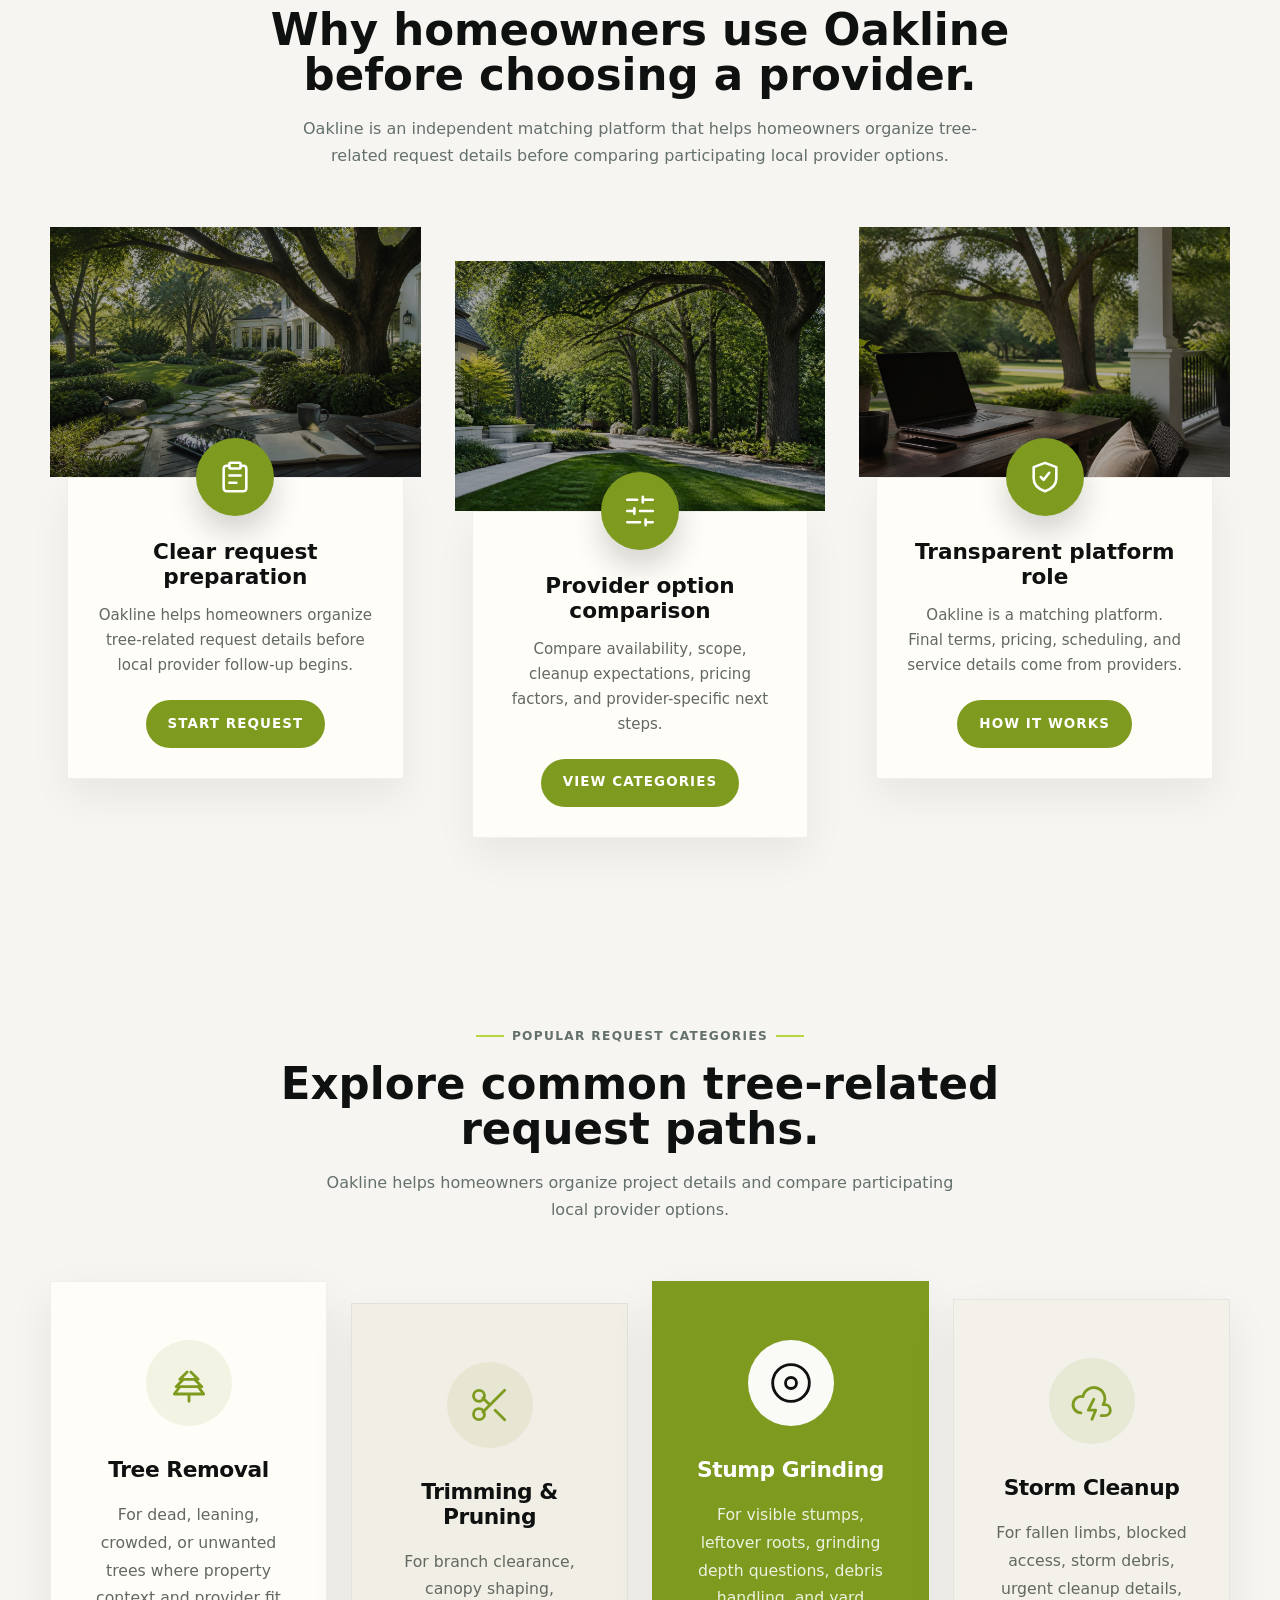
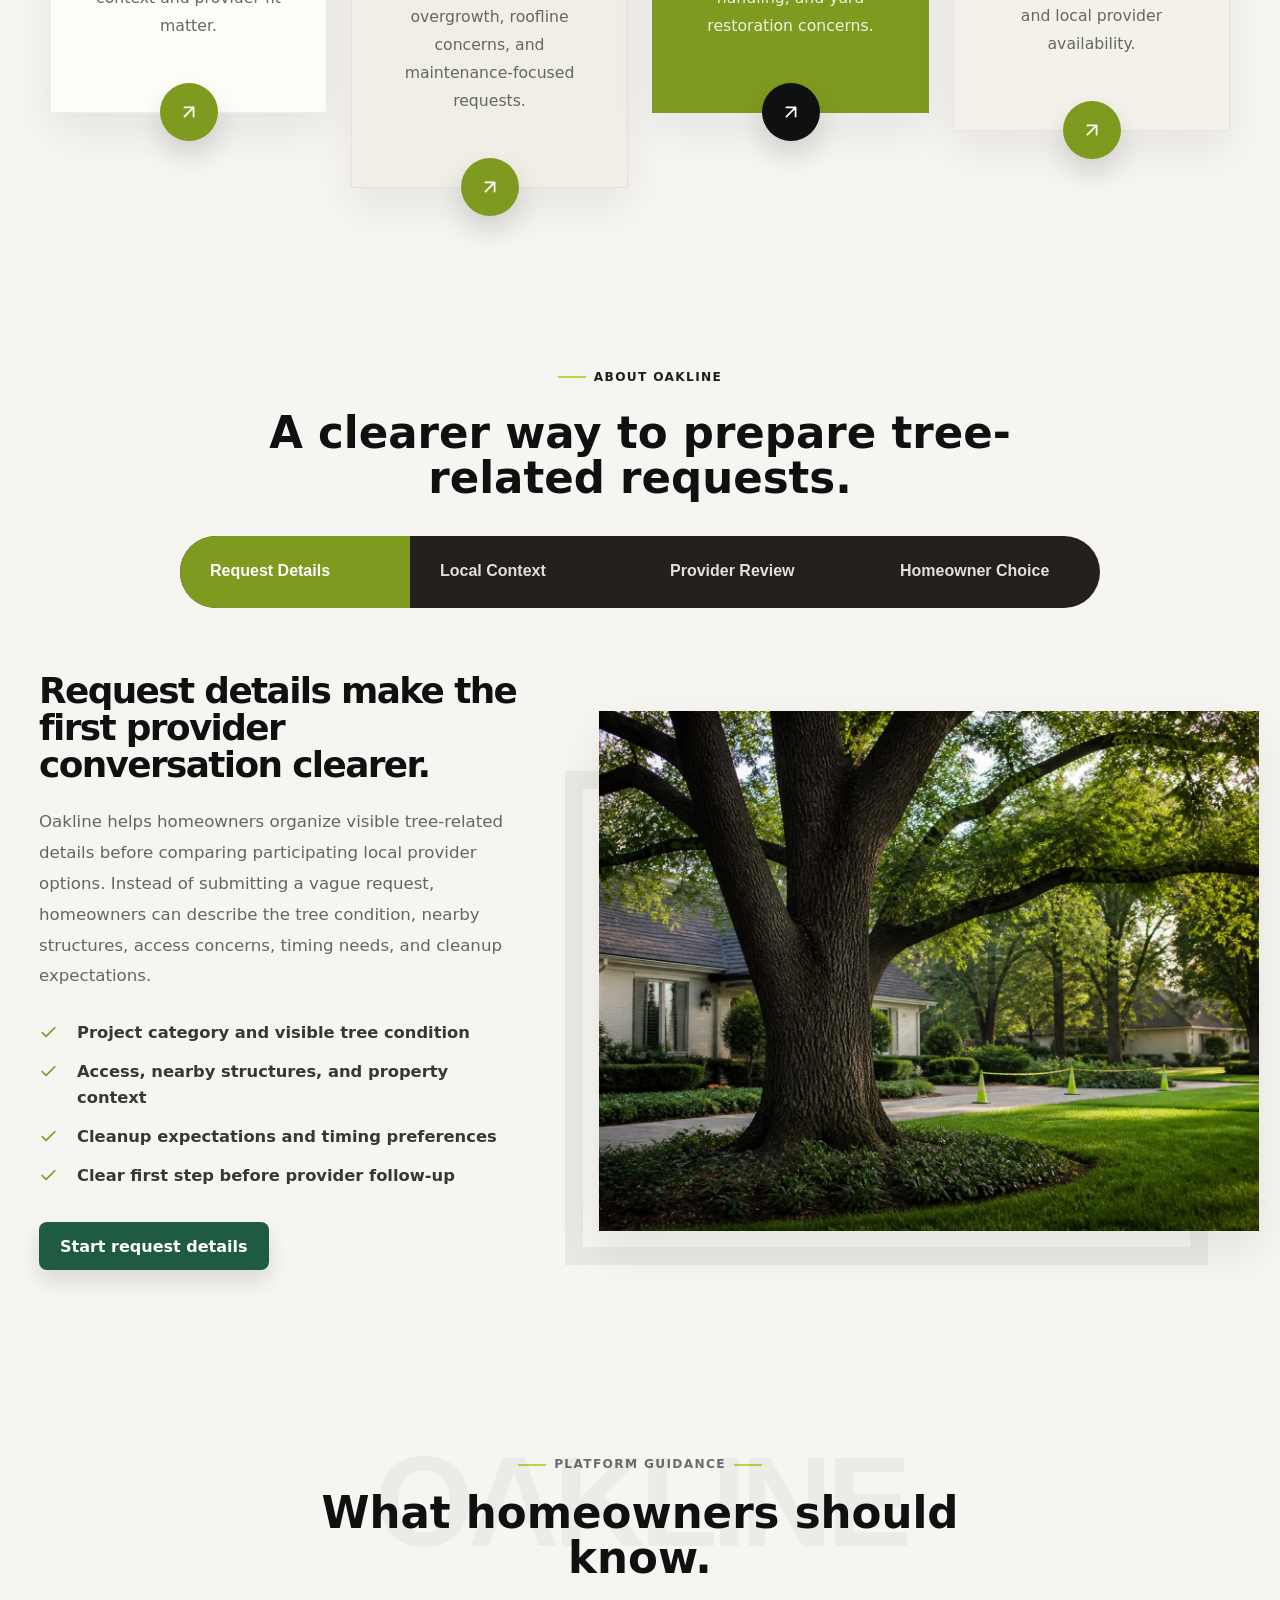
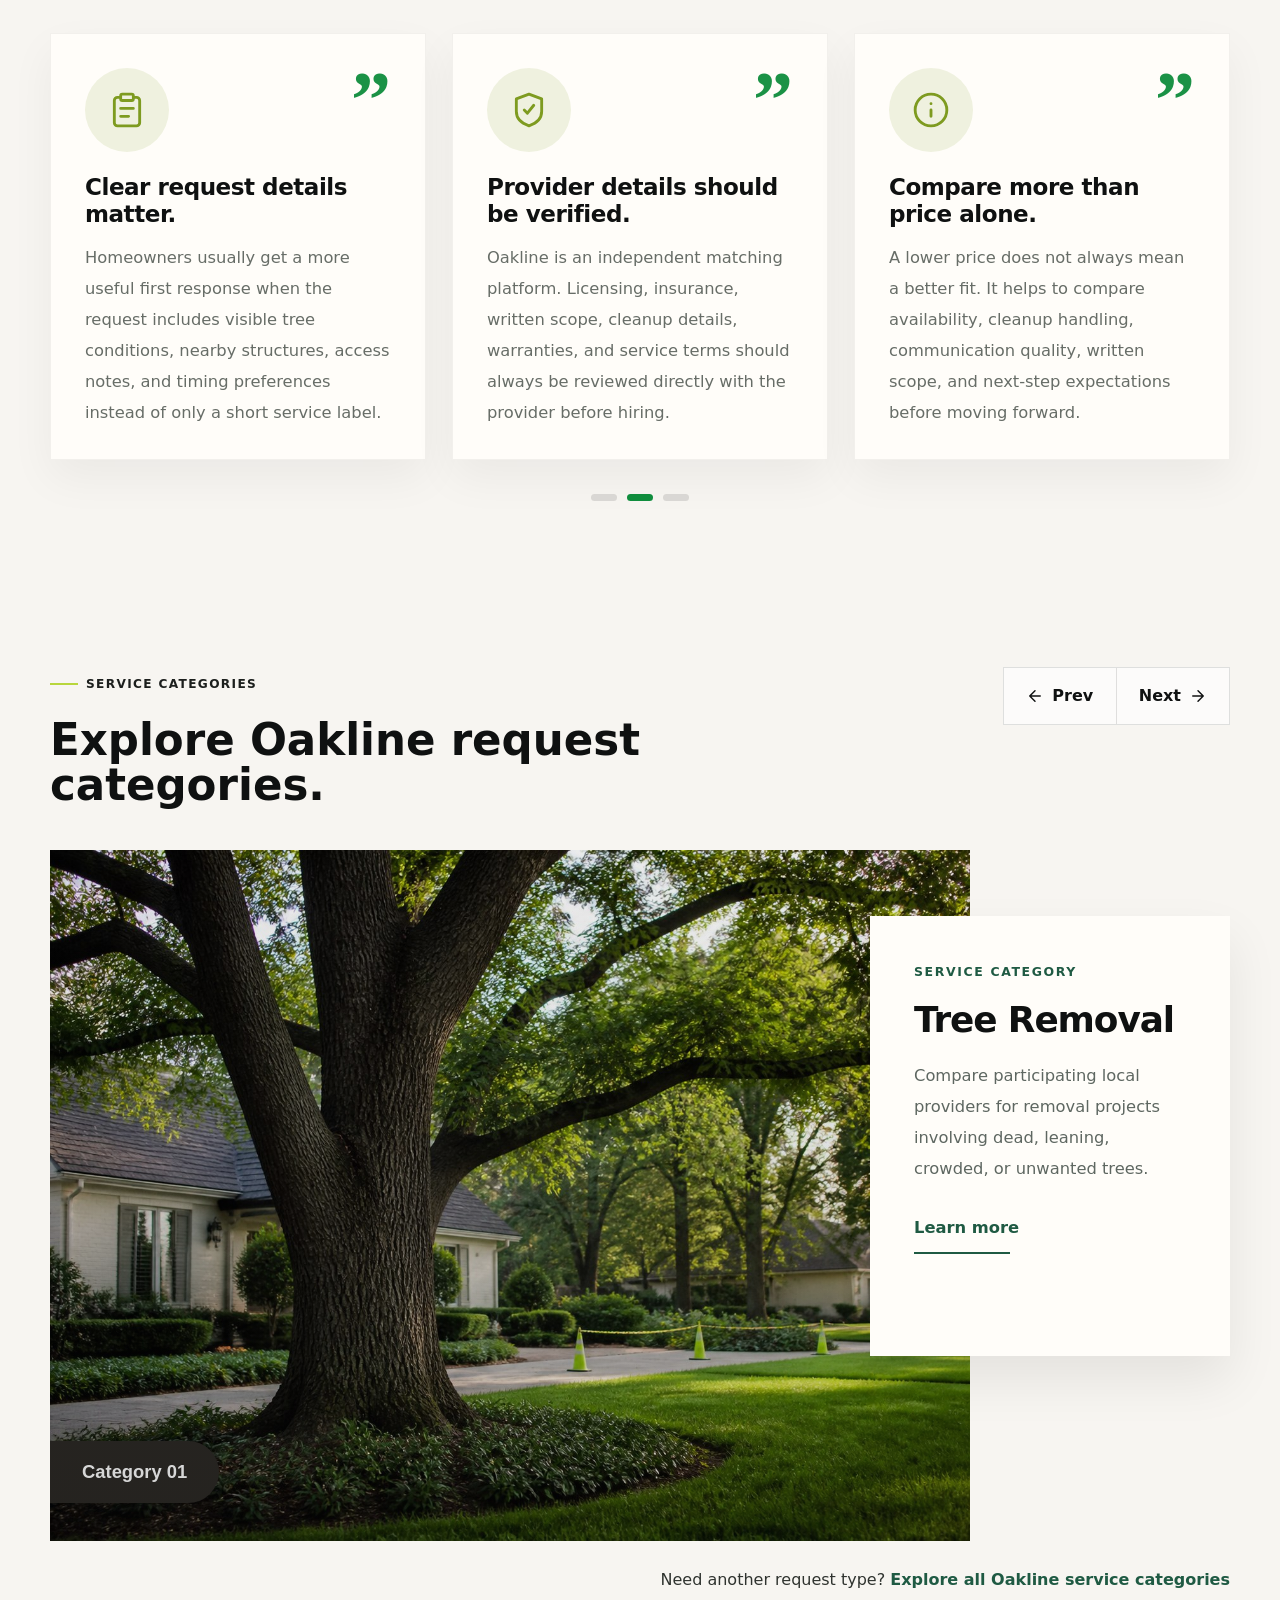
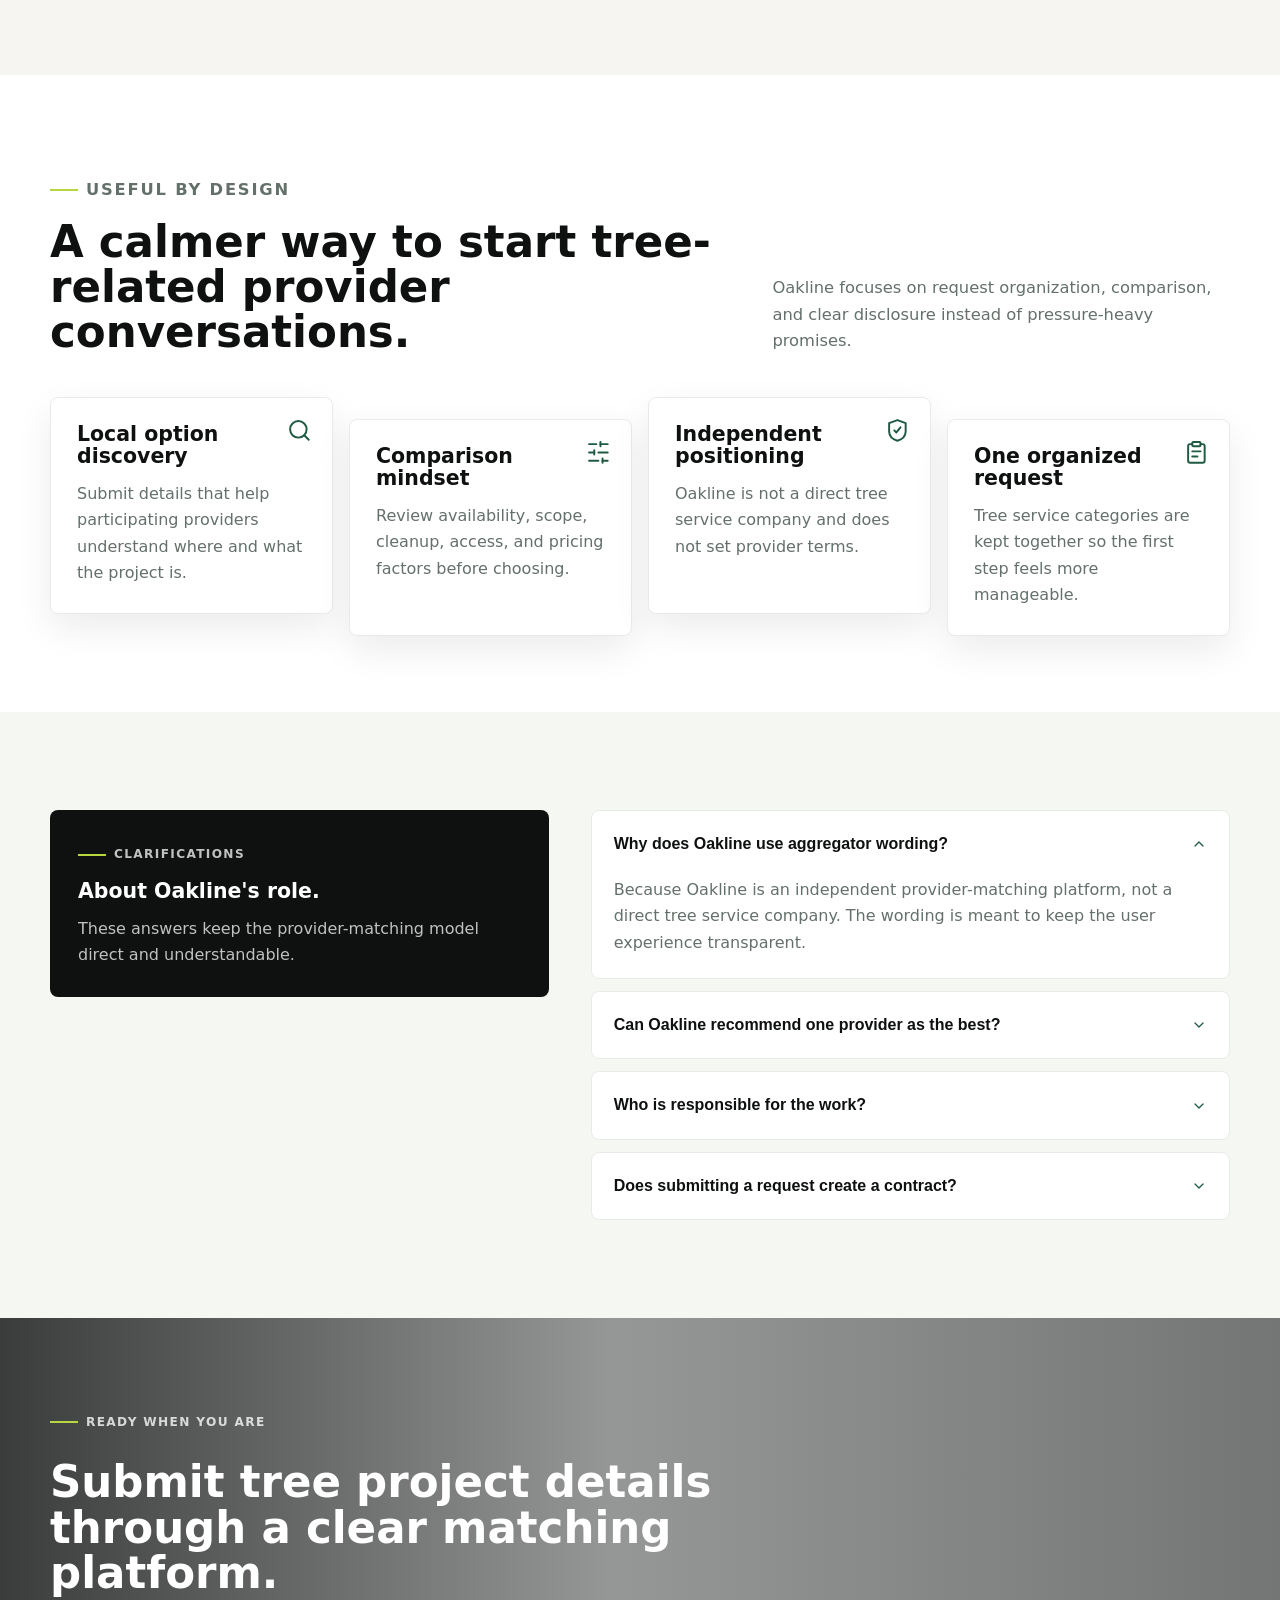
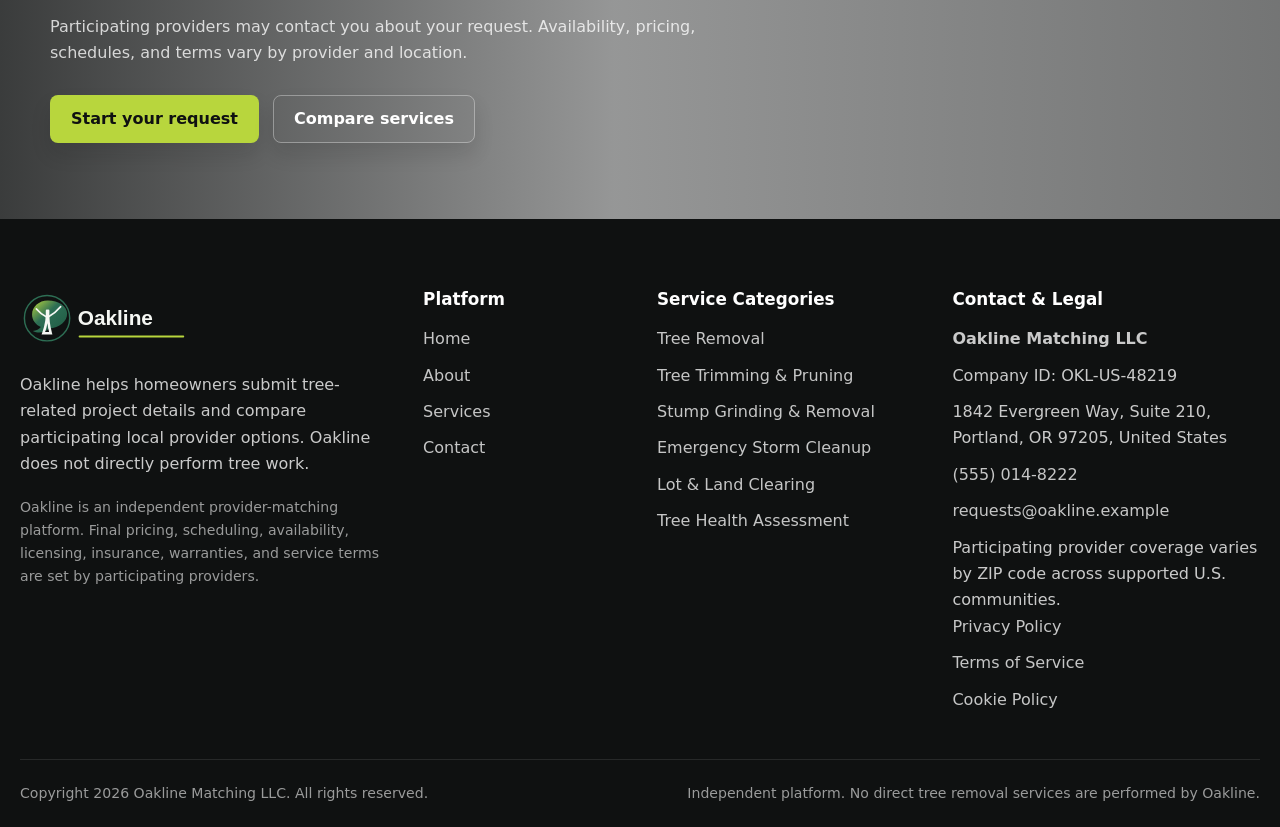
==== commit b13fe47b: "!" ====
--- a/about.html
+++ b/about.html
@@ -5,7 +5,7 @@
   <meta name="viewport" content="width=device-width, initial-scale=1">
   <meta name="description" content="Learn how Oakline works as an independent tree service provider matching platform for homeowners.">
   <title>About Oakline | Independent Provider Matching</title>
-  <link rel="icon" href="assets/images/logo.svg" type="image/svg+xml">
+  <link rel="icon" href="assets/images/favicon.svg" type="image/svg+xml">
   <link rel="stylesheet" href="assets/css/global.css">
   <link rel="stylesheet" href="assets/css/about.css">
   <script defer src="assets/js/config.js"></script>
--- a/assets/css/global.css
+++ b/assets/css/global.css
@@ -312,9 +312,9 @@
   width: min(1320px, calc(100% - 34px));
   min-height: var(--header);
   margin: 0 auto;
-  display: flex;
+  display: grid;
+  grid-template-columns: auto 1fr auto;
   align-items: center;
-  justify-content: space-between;
   gap: 24px;
 }
 
@@ -338,7 +338,8 @@
   display: flex;
   align-items: center;
   gap: 6px;
-  margin-left: auto;
+  justify-self: center;
+  justify-content: center;
 }
 
 .desktop-nav > a,
@@ -424,6 +425,7 @@
 .header-actions {
   display: flex;
   align-items: center;
+  justify-content: flex-end;
   gap: 10px;
 }
 
@@ -1585,8 +1587,7 @@
   }
 
   .hero-badges {
-    display: grid;
-    grid-template-columns: 1fr;
+    display: none;
   }
 
   .chip {
@@ -1705,7 +1706,7 @@
   }
 
   .brand-link img {
-    width: 112px;
+    width: 212px;
   }
 
   .mobile-call,
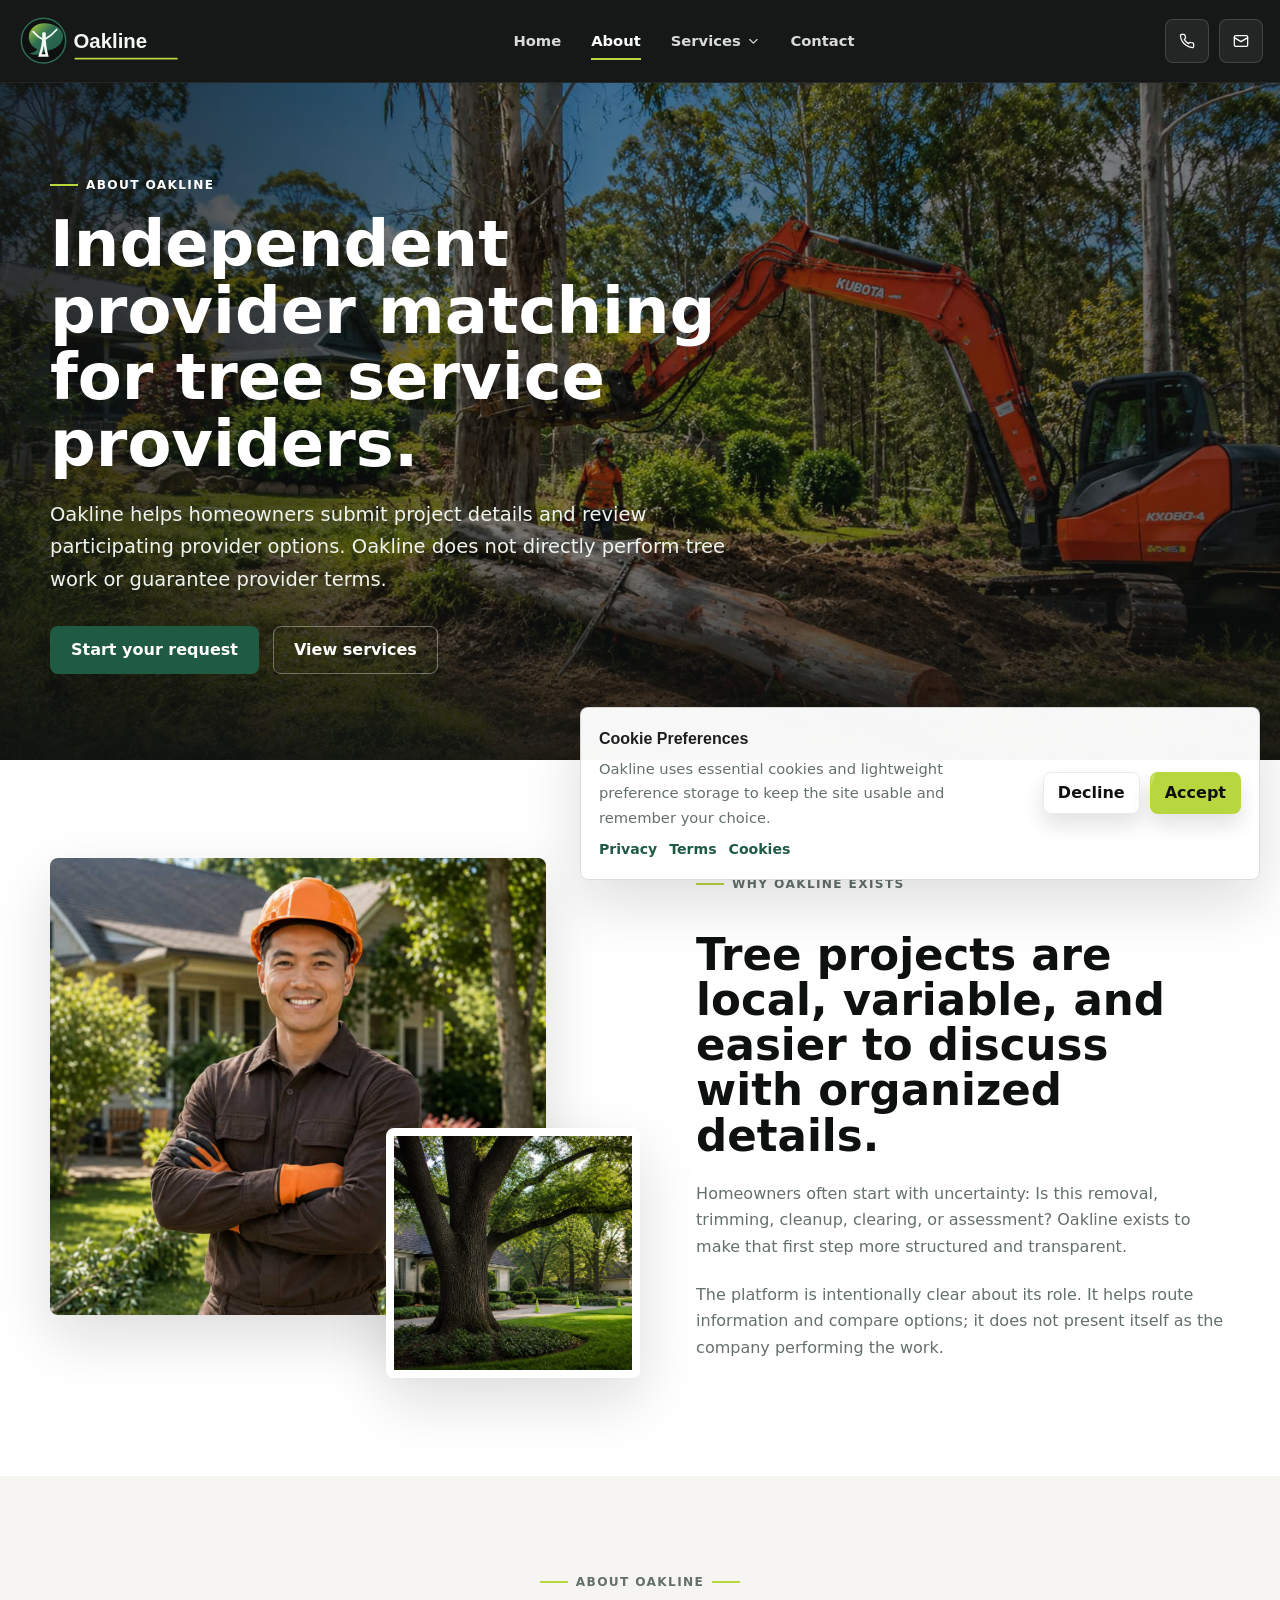
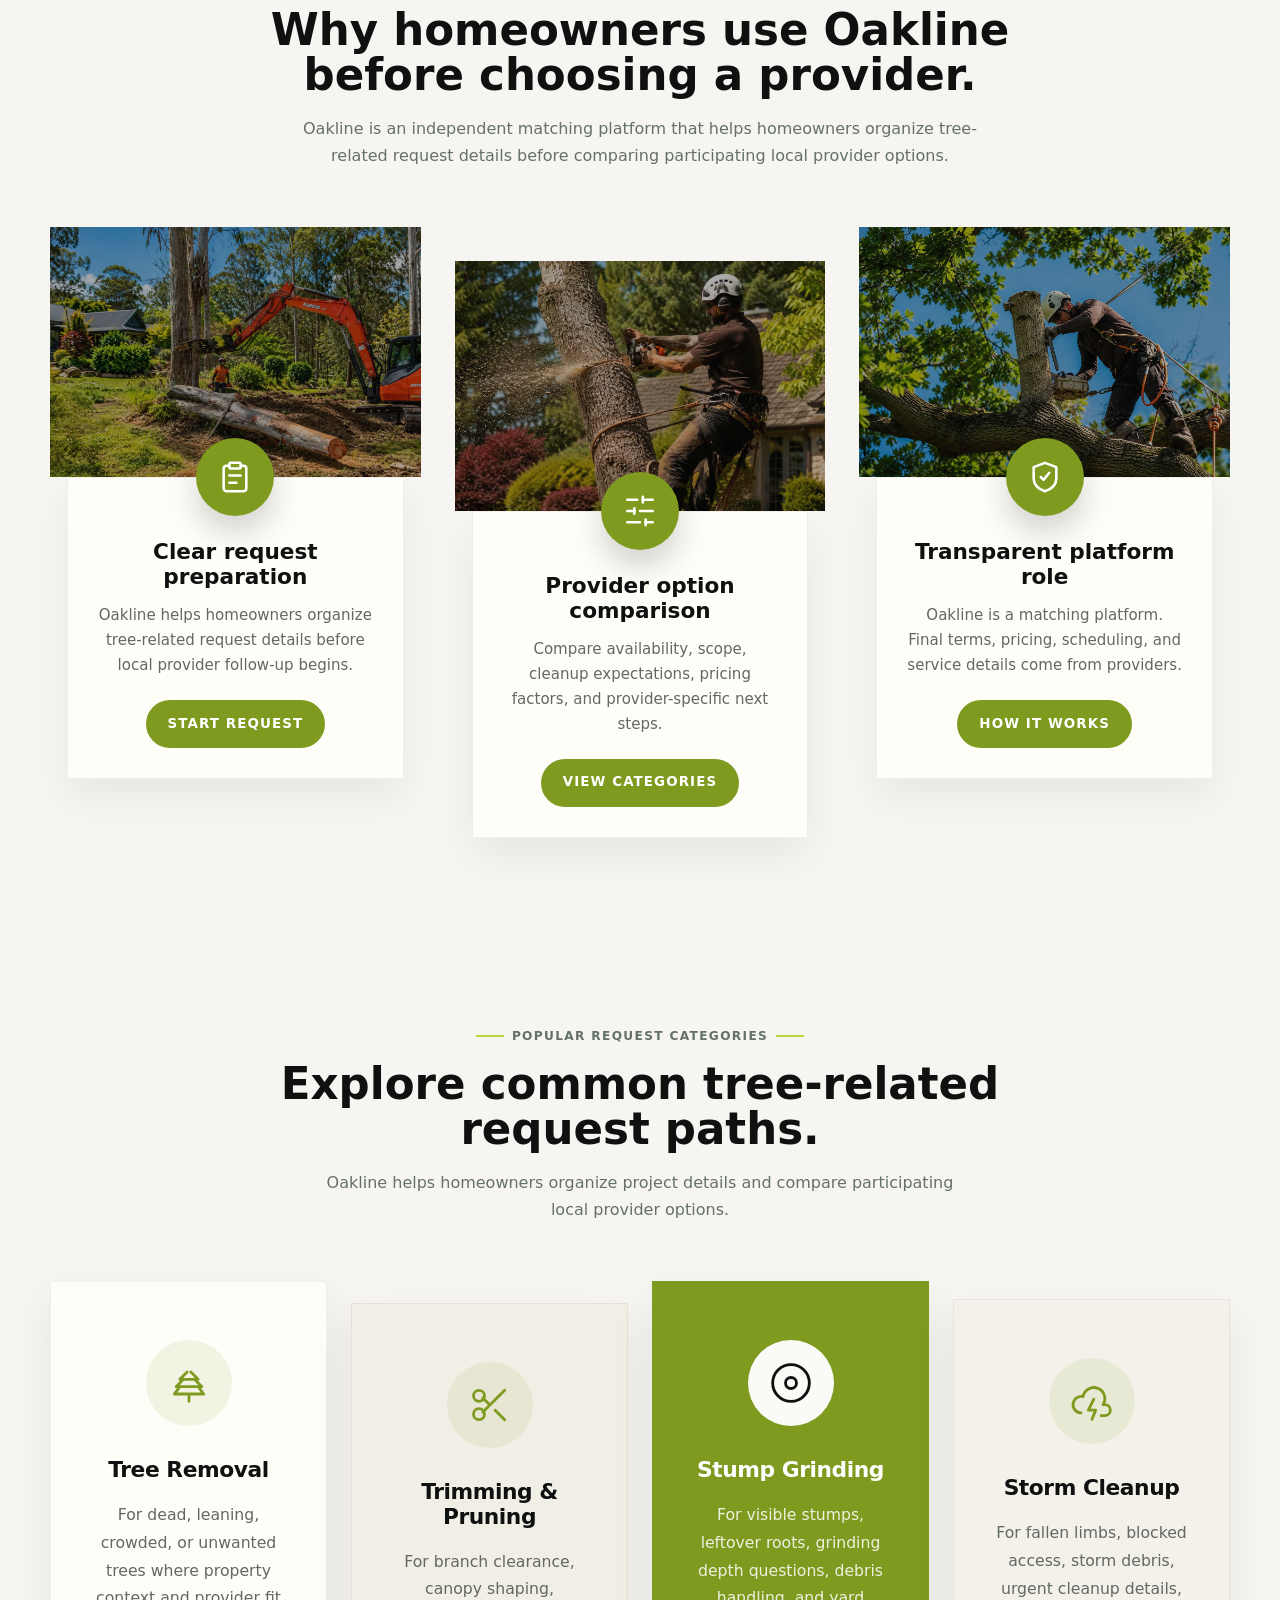
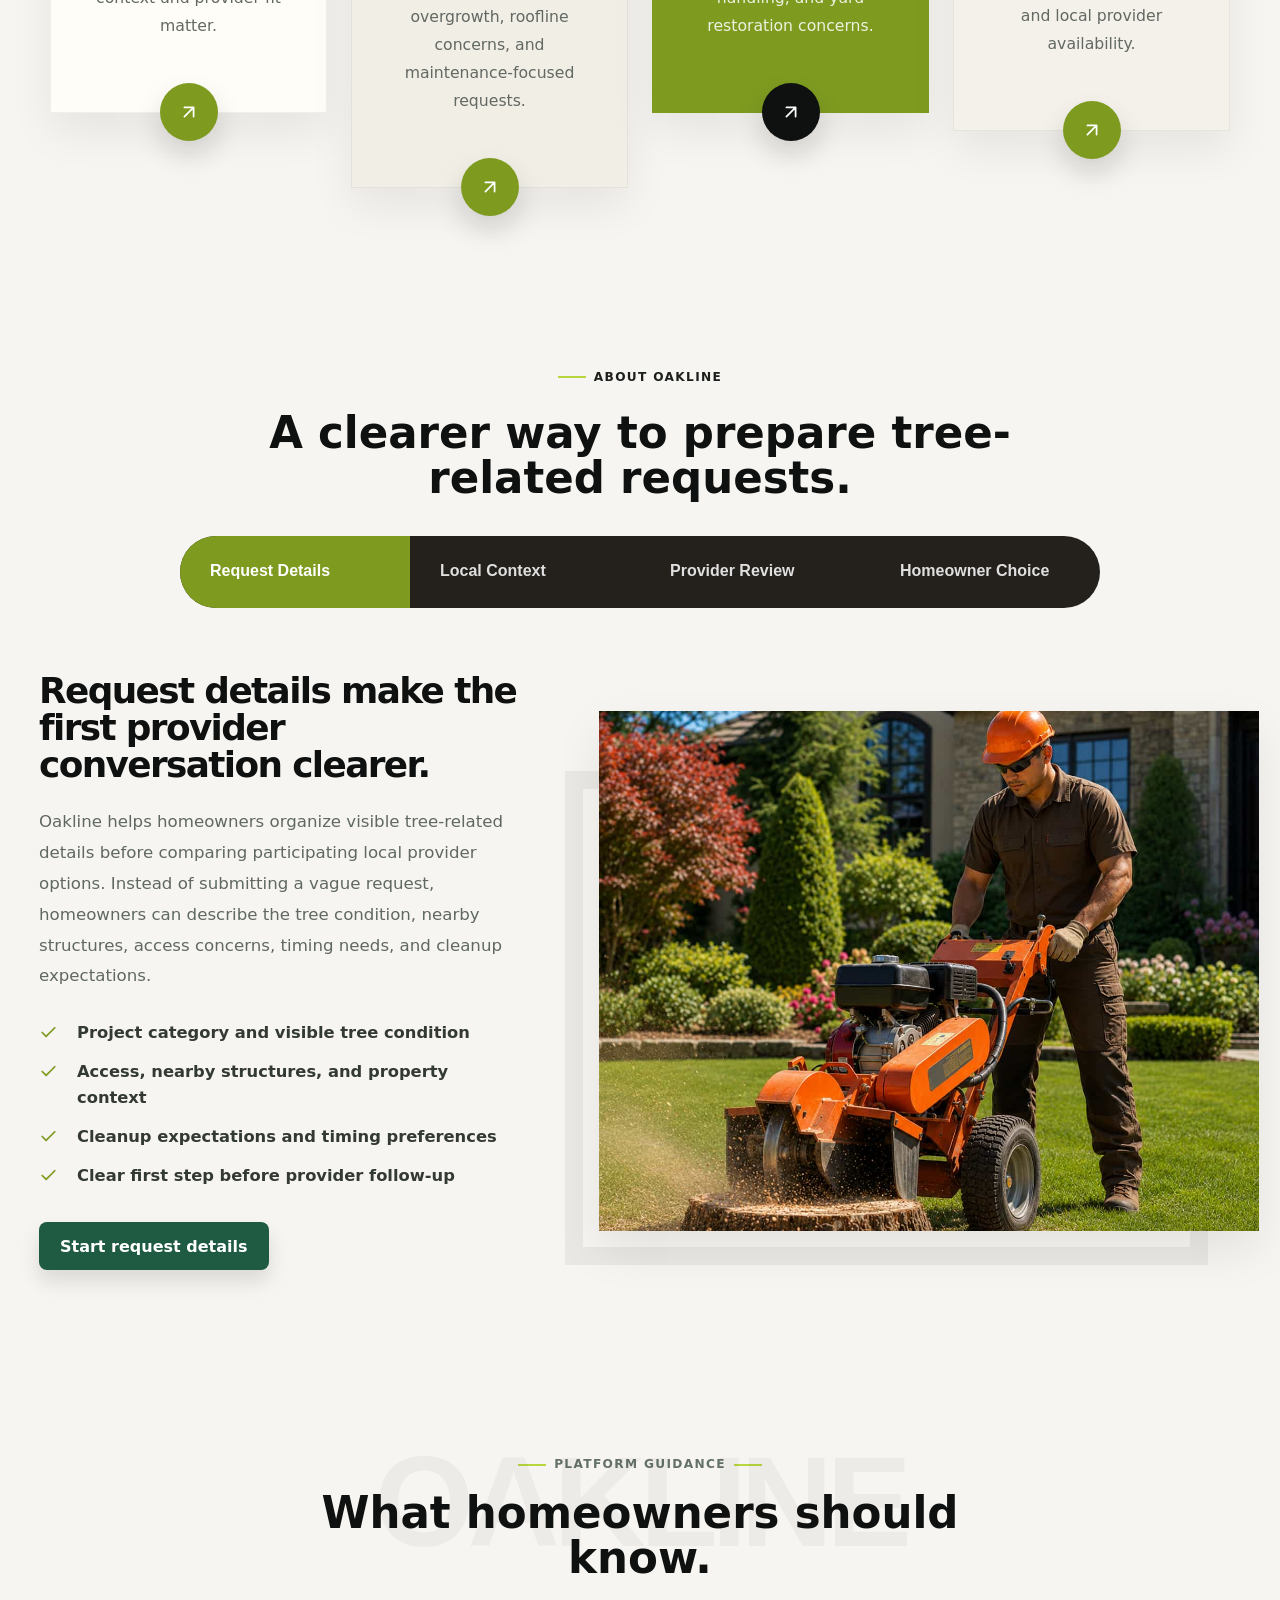
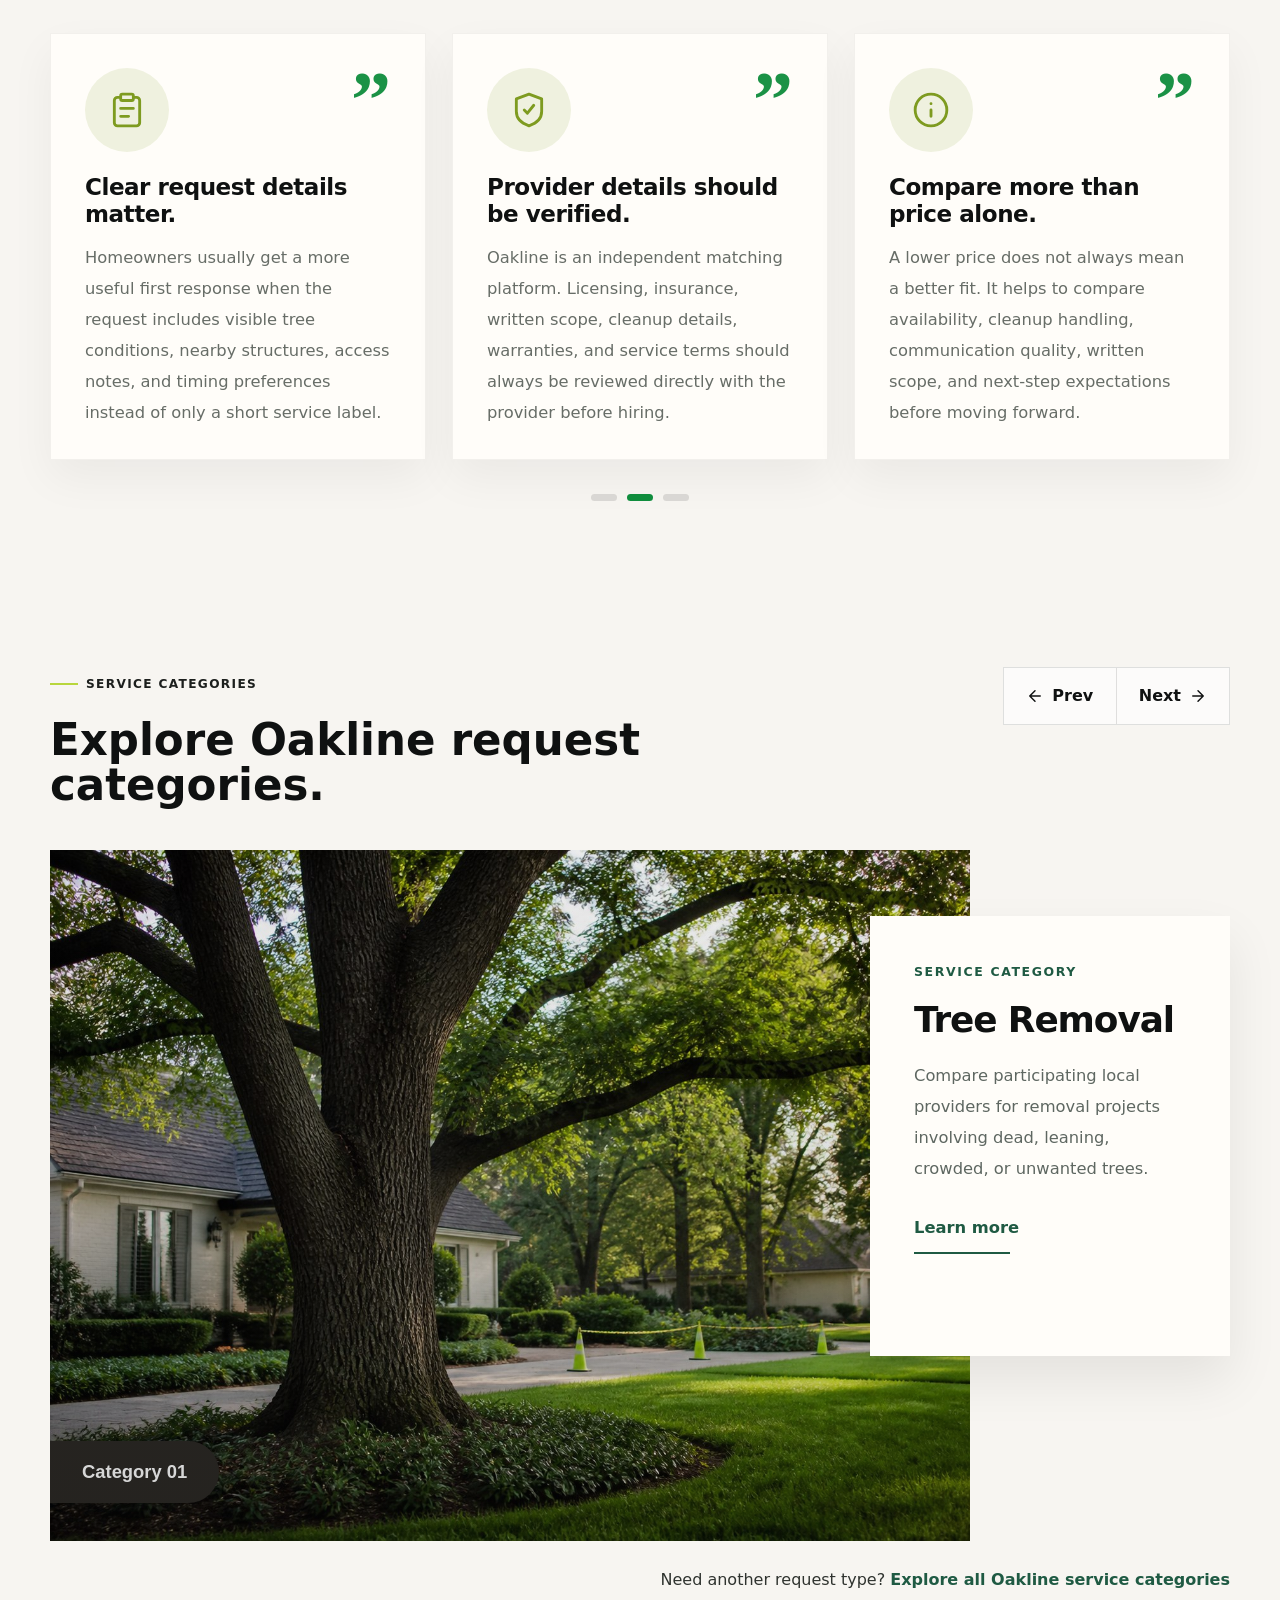
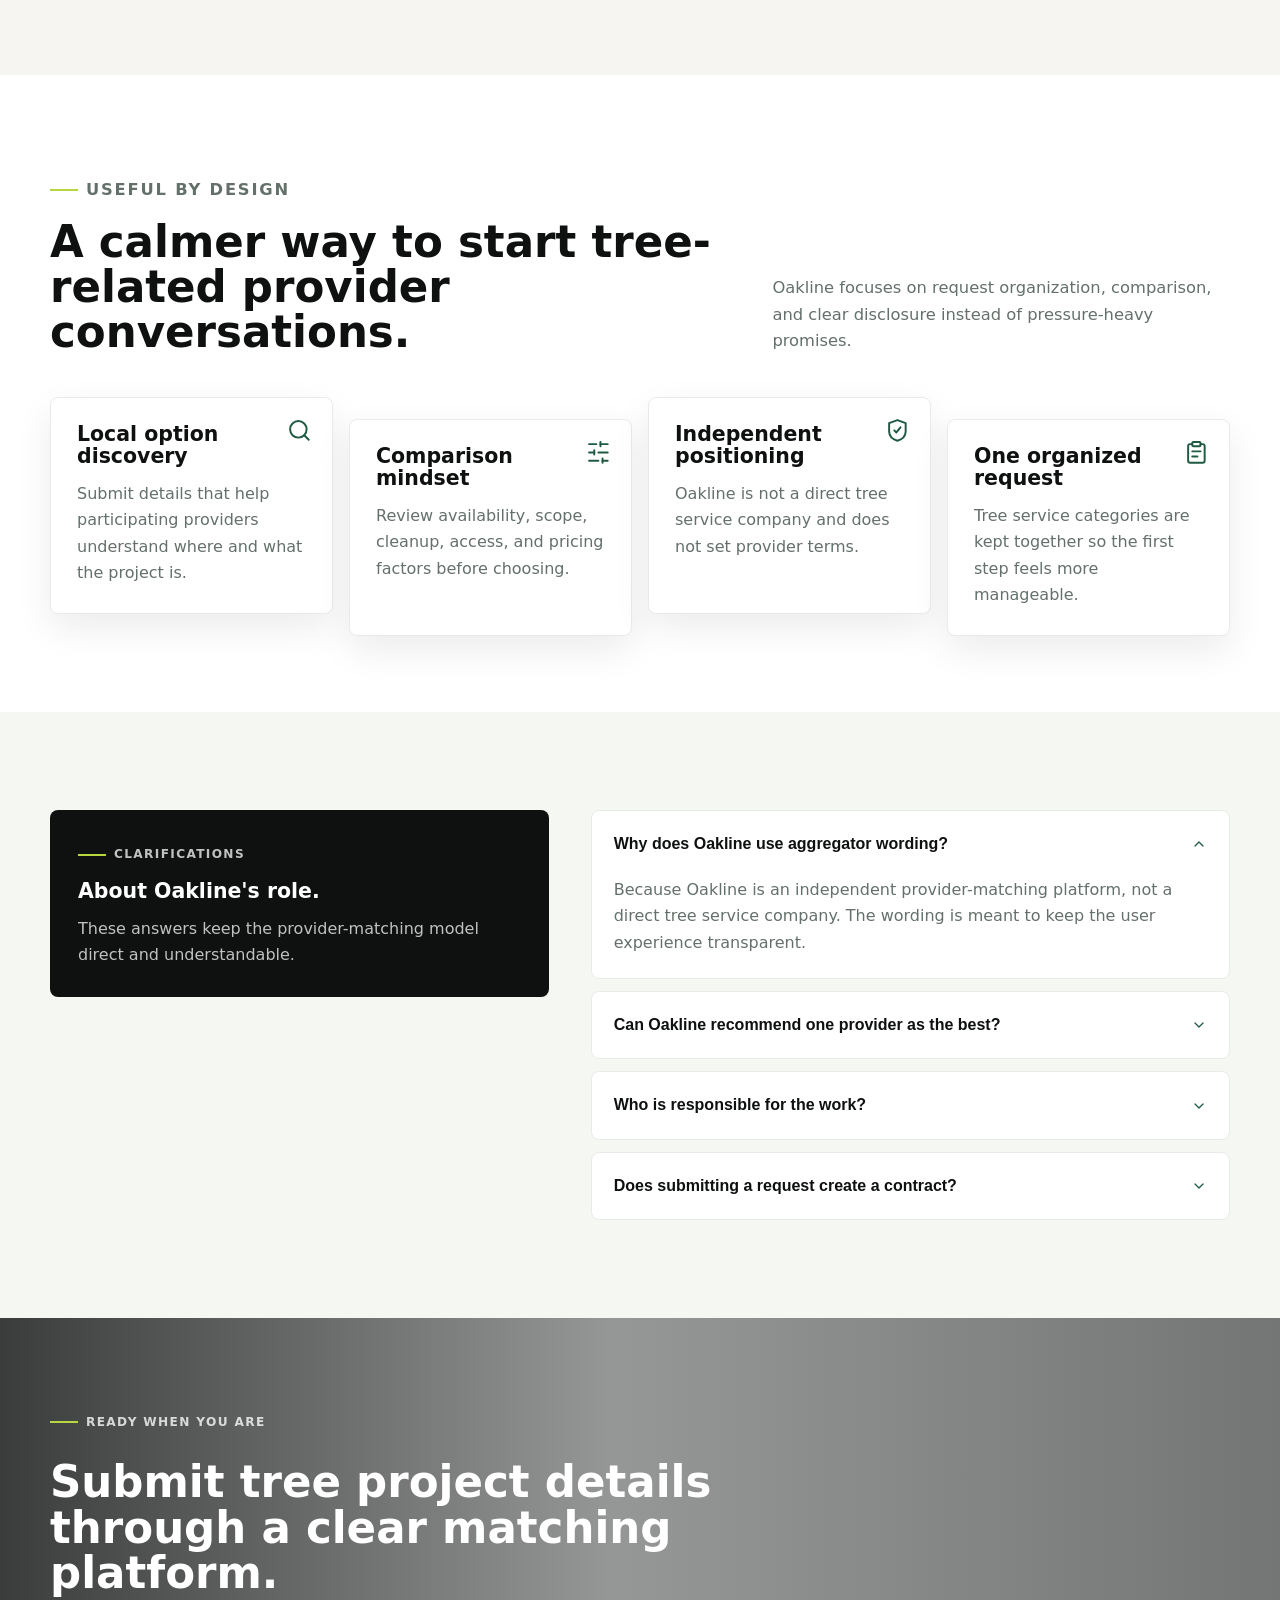
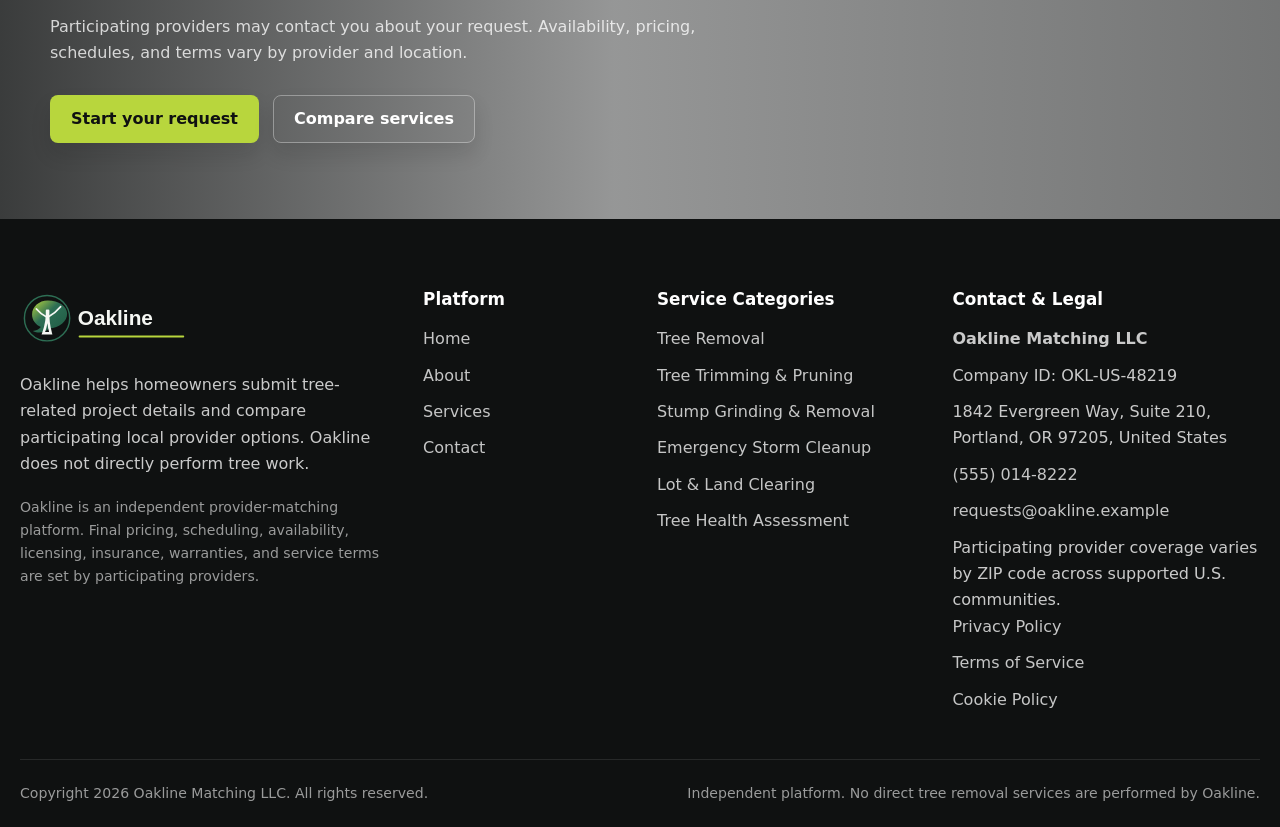
==== commit 7592c936: "+" ====
--- a/about.html
+++ b/about.html
@@ -34,8 +34,8 @@
     <section class="section" aria-labelledby="why-exists">
       <div class="container story-grid">
         <div class="photo-stack" data-aos="fade-right">
-          <div class="photo-main"><img src="assets/images/hero-about.jpg" alt="Mature residential landscape" loading="lazy"></div>
-          <div class="photo-small"><img src="assets/images/hero-contact.jpg" alt="Request planning table near trees" loading="lazy"></div>
+          <div class="photo-main"><img src="assets/images/card-6.jpg" alt="Mature residential landscape" loading="lazy"></div>
+          <div class="photo-small"><img src="assets/images/service-2.jpg" alt="Request planning table near trees" loading="lazy"></div>
         </div>
         <div class="content-stack" data-aos="fade-left">
           <p class="eyebrow">Why Oakline exists</p>
@@ -234,7 +234,7 @@
               </div>
     
               <div class="oakline-about-tabs__image">
-                <img src="assets/images/service-1.jpg" alt="Tree removal request context" loading="lazy">
+                <img src="assets/images/card-7.jpg" alt="Tree removal request context" loading="lazy">
               </div>
             </div>
           </div>
--- a/assets/css/about.css
+++ b/assets/css/about.css
@@ -1,3 +1,10 @@
+.inner-hero.hero-about {
+  background-image: url("../images/hero-about.jpg");
+  background-position: center;
+  background-repeat: no-repeat;
+  background-size: cover;
+}
+
 .story-grid {
   display: grid;
   grid-template-columns: 1.05fr 0.95fr;
@@ -722,8 +729,6 @@
   transform: translateX(-50%) translateY(-4px);
 }
 
-/* active green card */
-
 .four-category-card--active {
   margin-top: 0;
   background: #7e9b20;
@@ -1220,4 +1225,4 @@
   .company-about-card__body a {
     width: 100%;
   }
-}+}
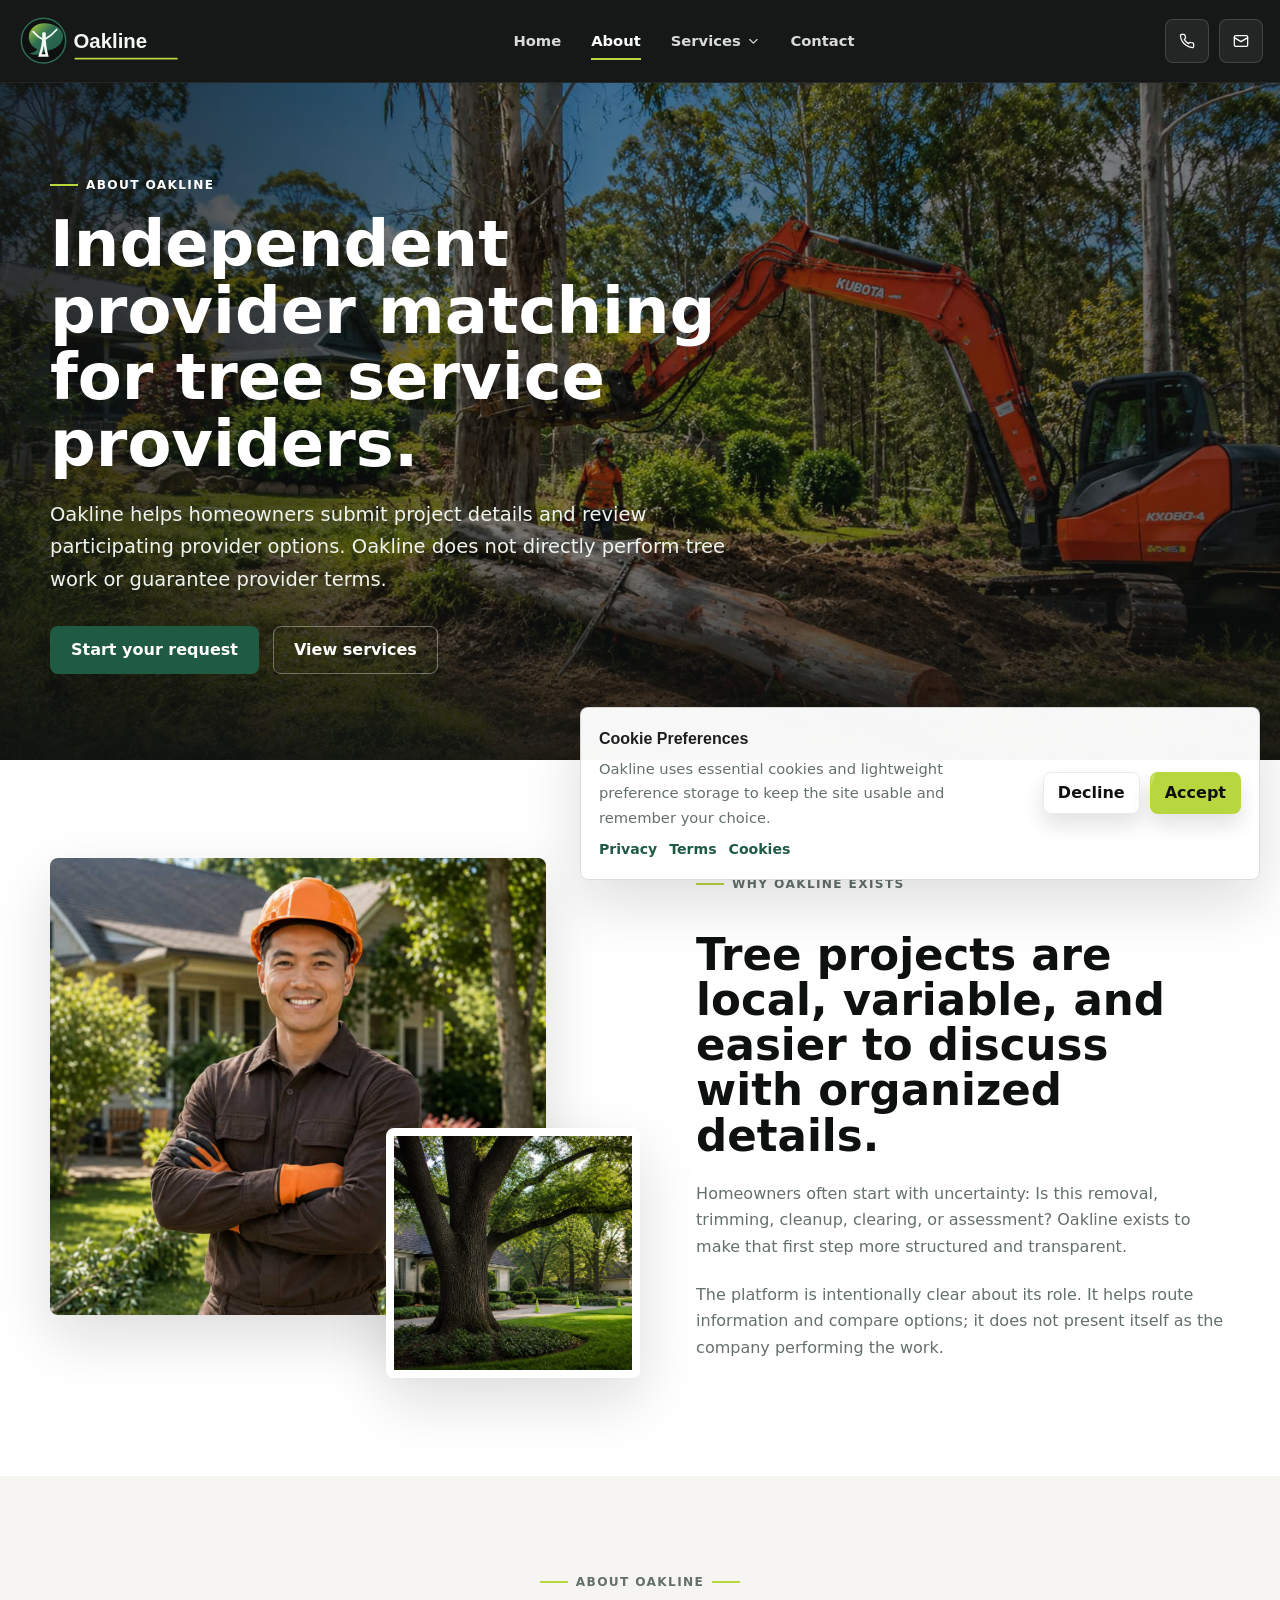
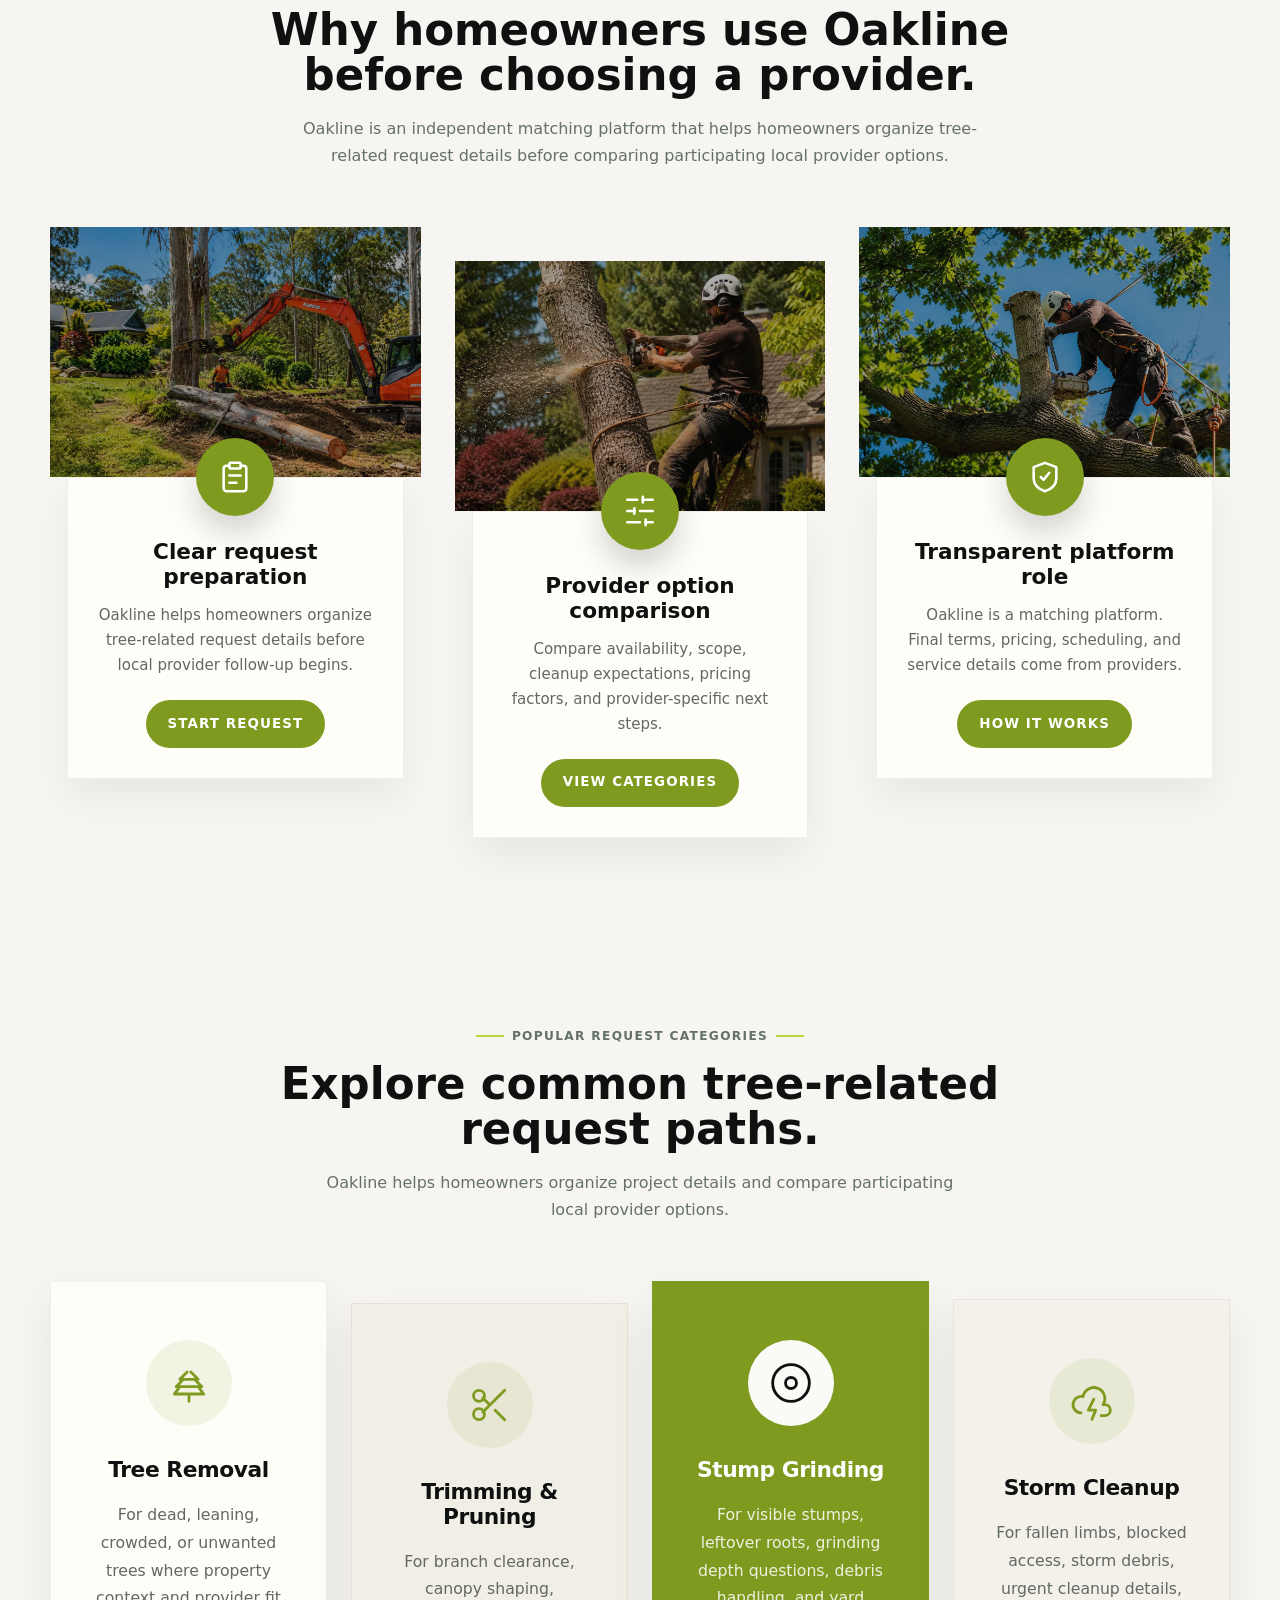
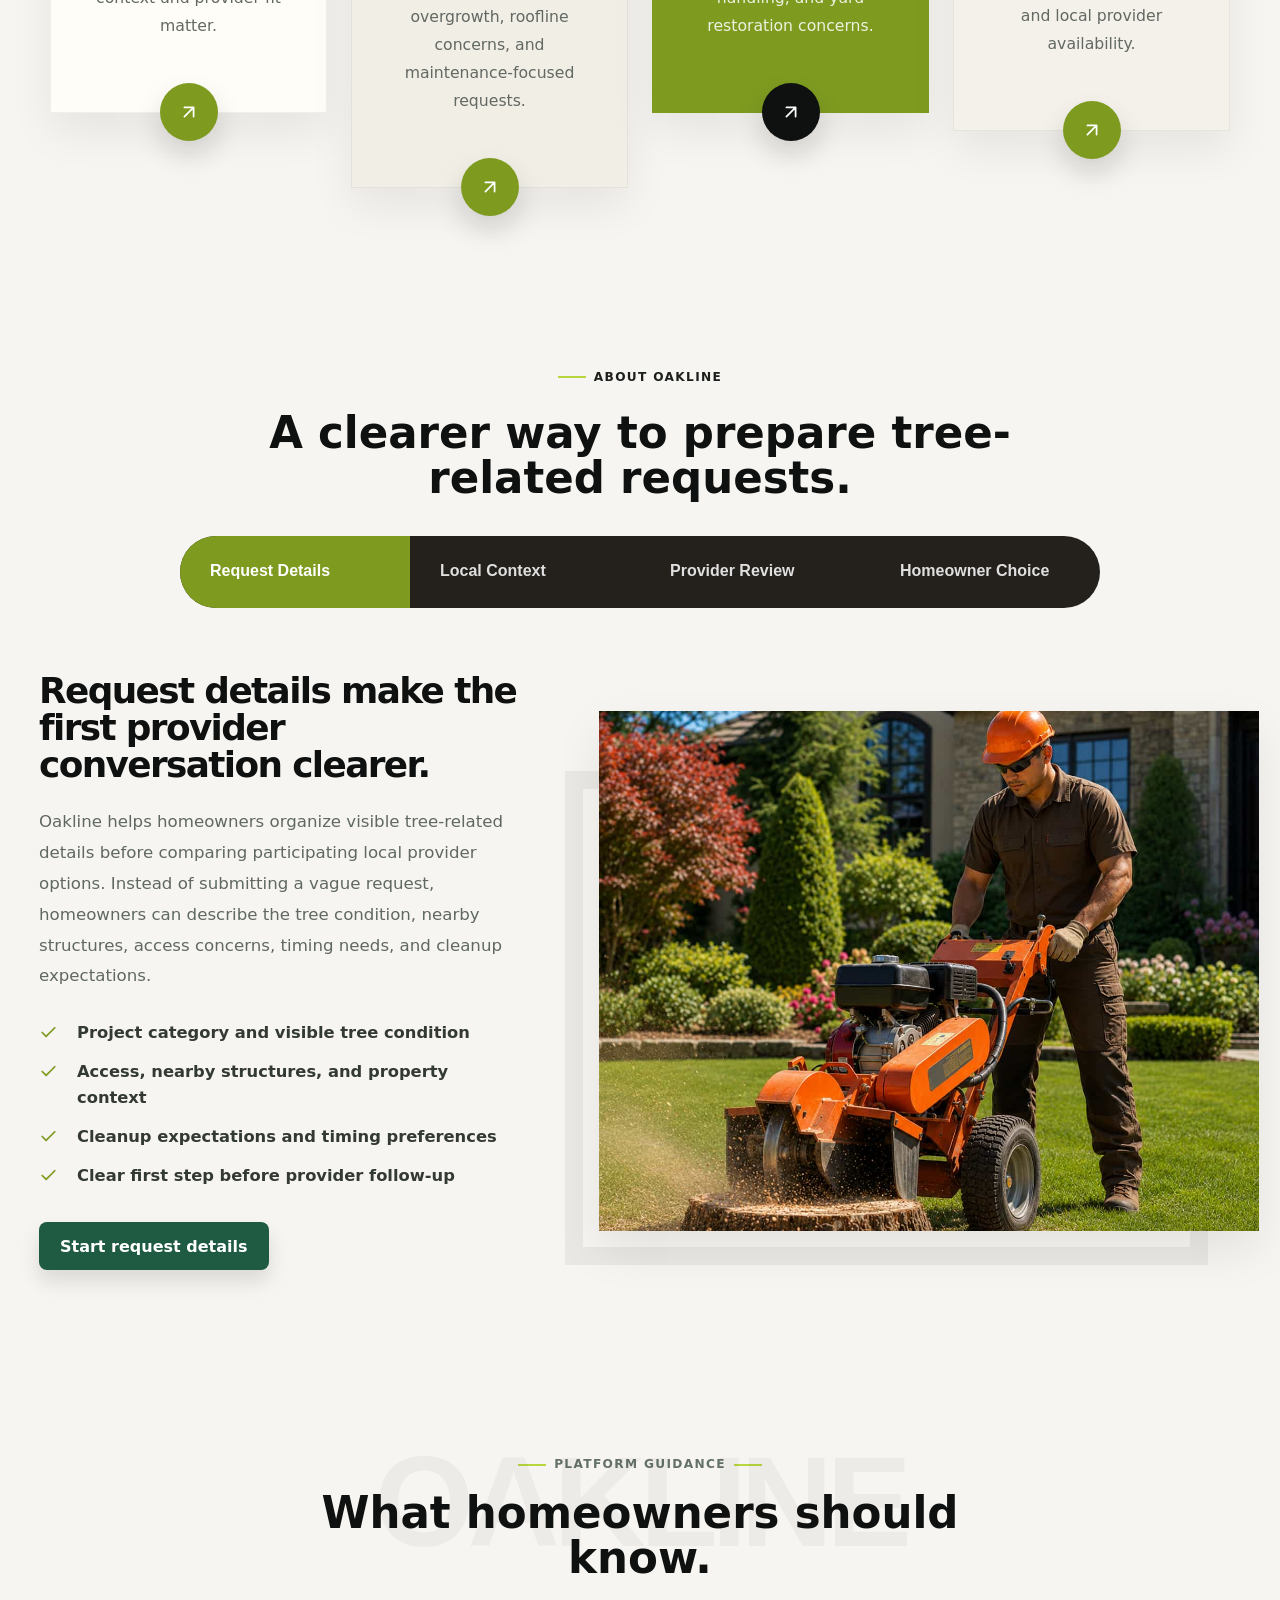
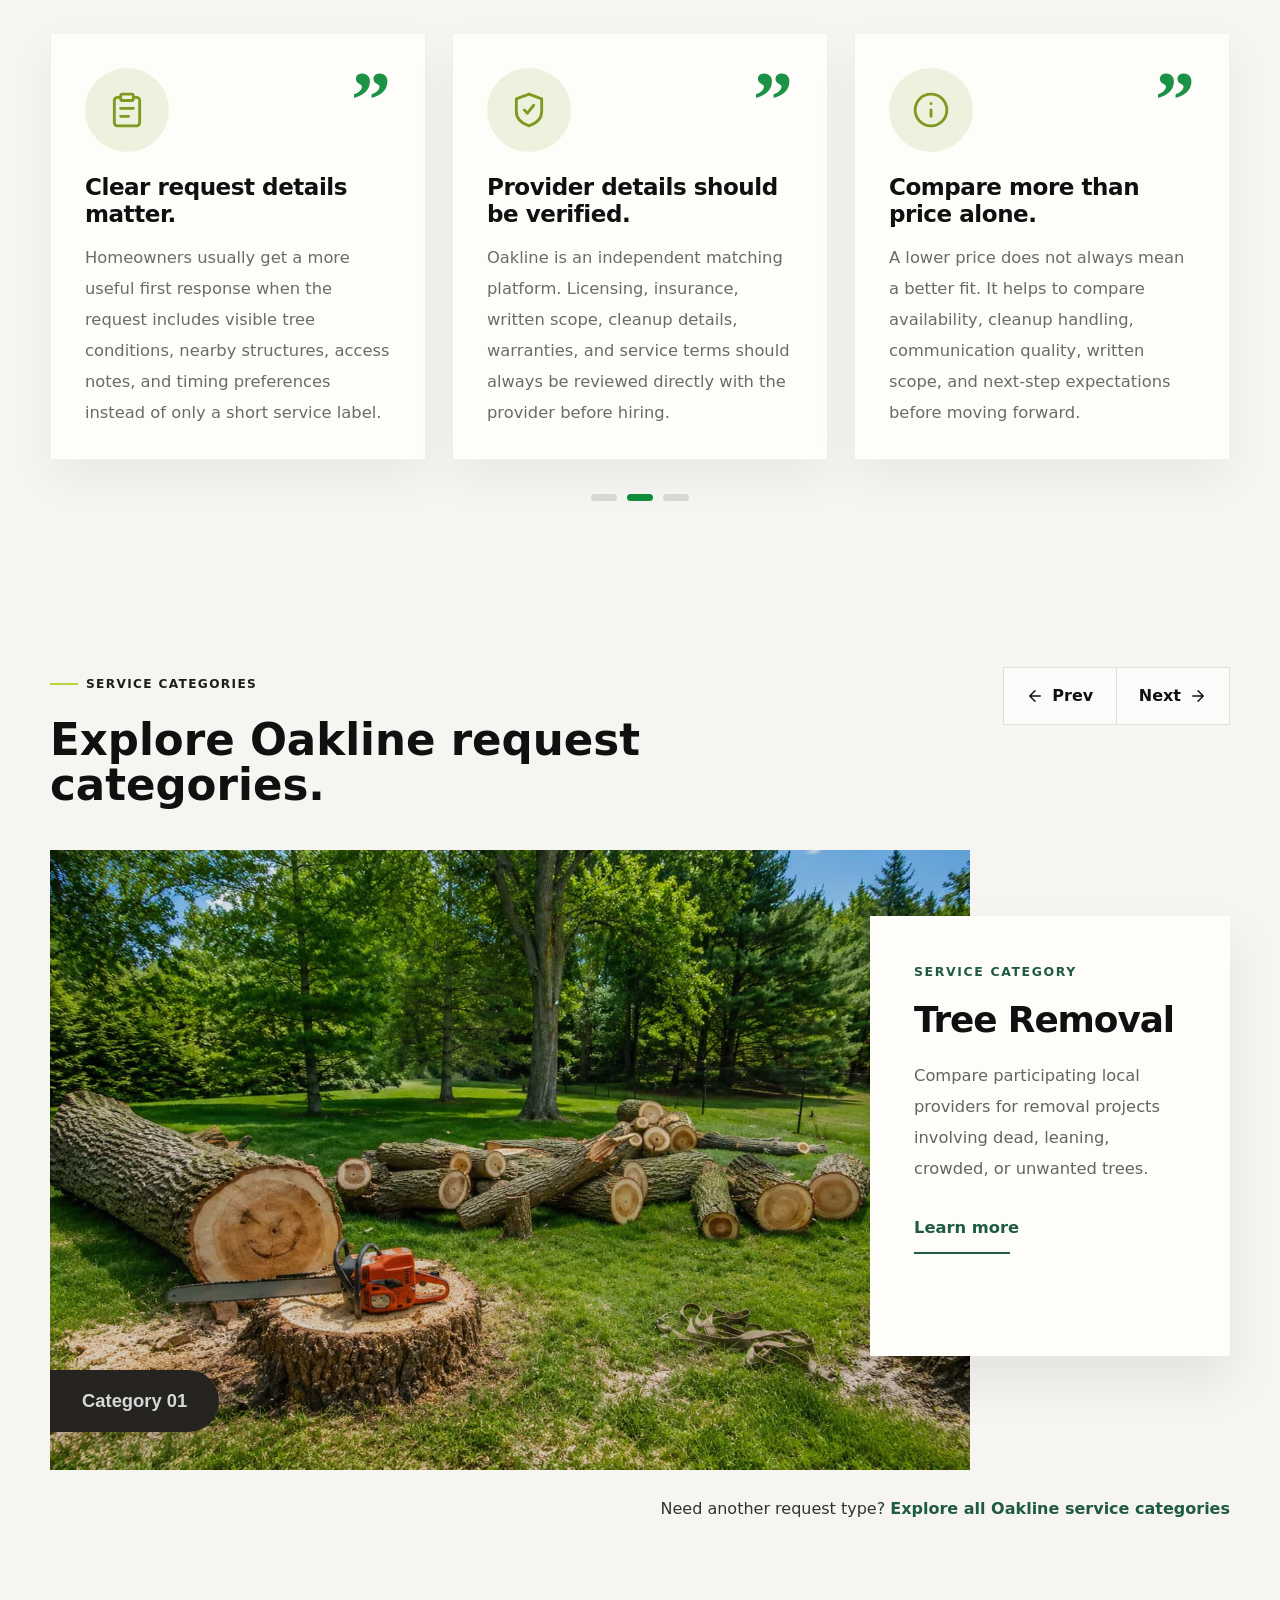
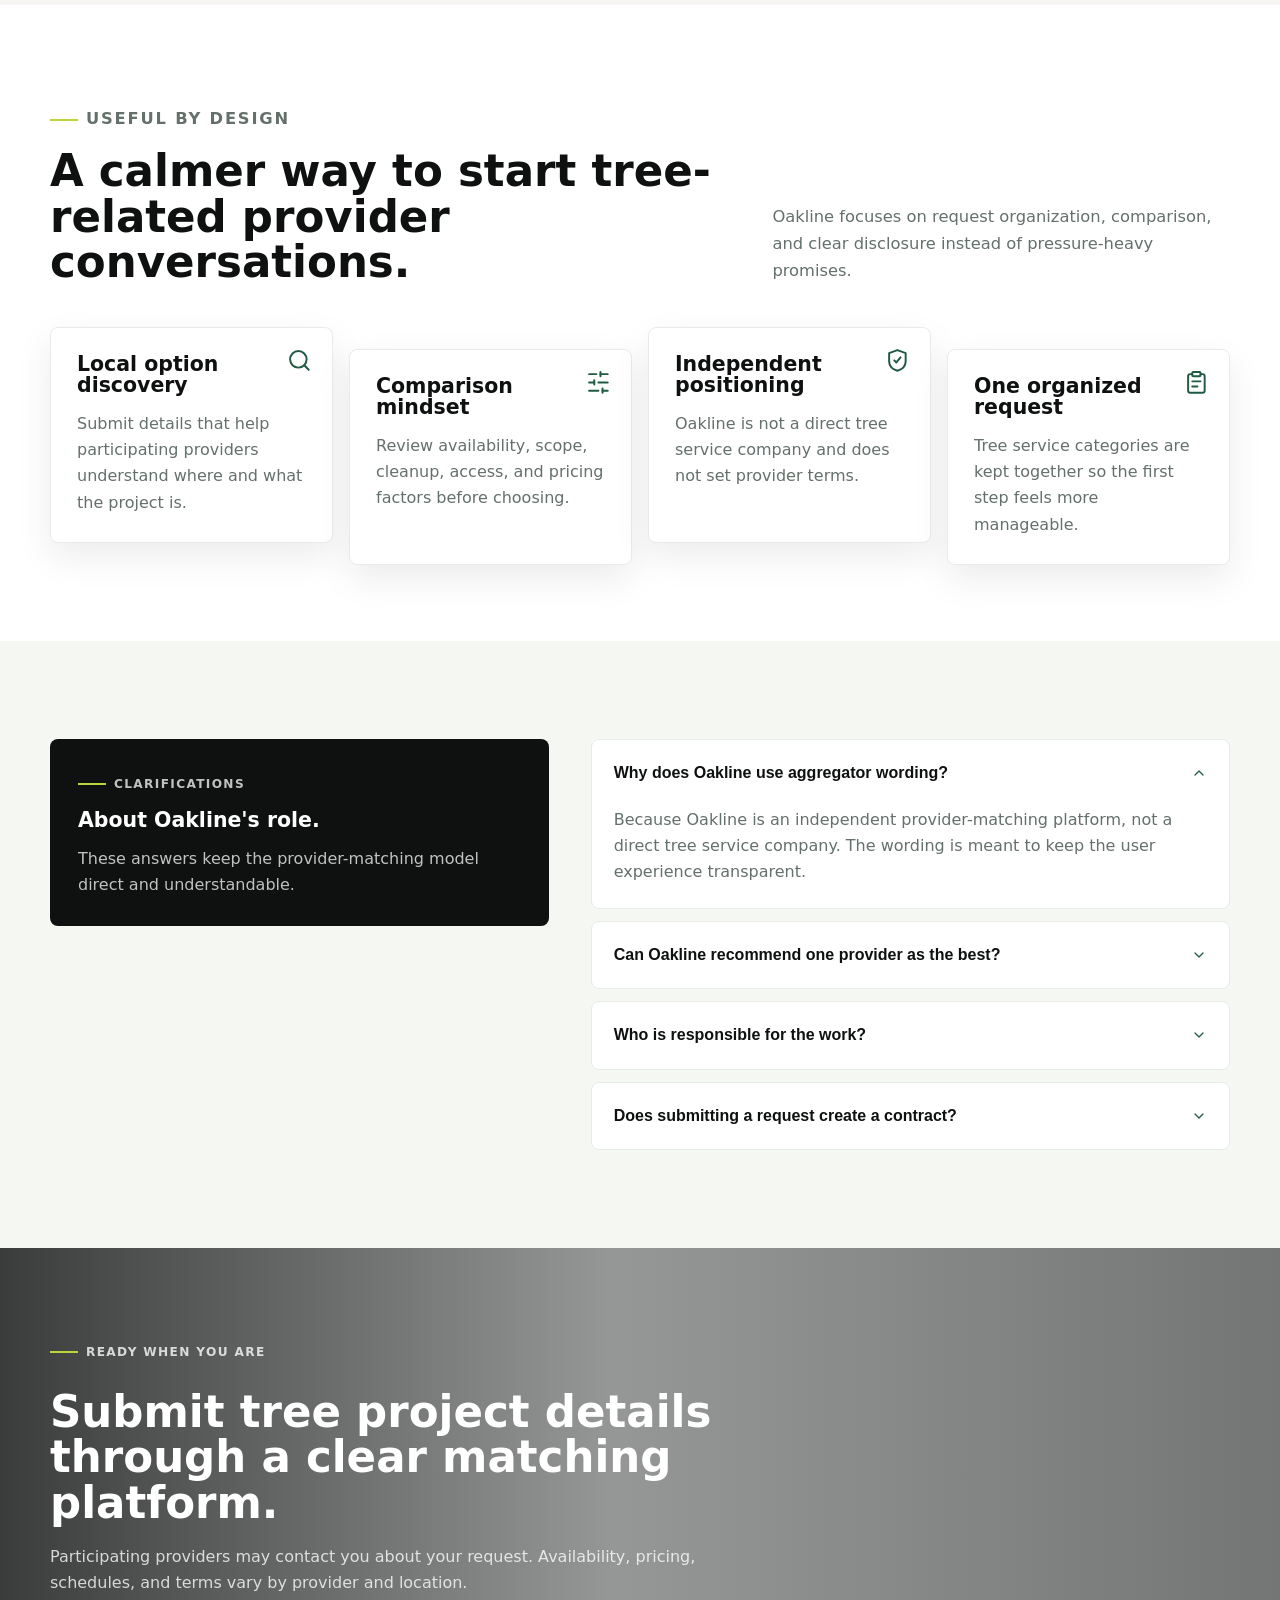
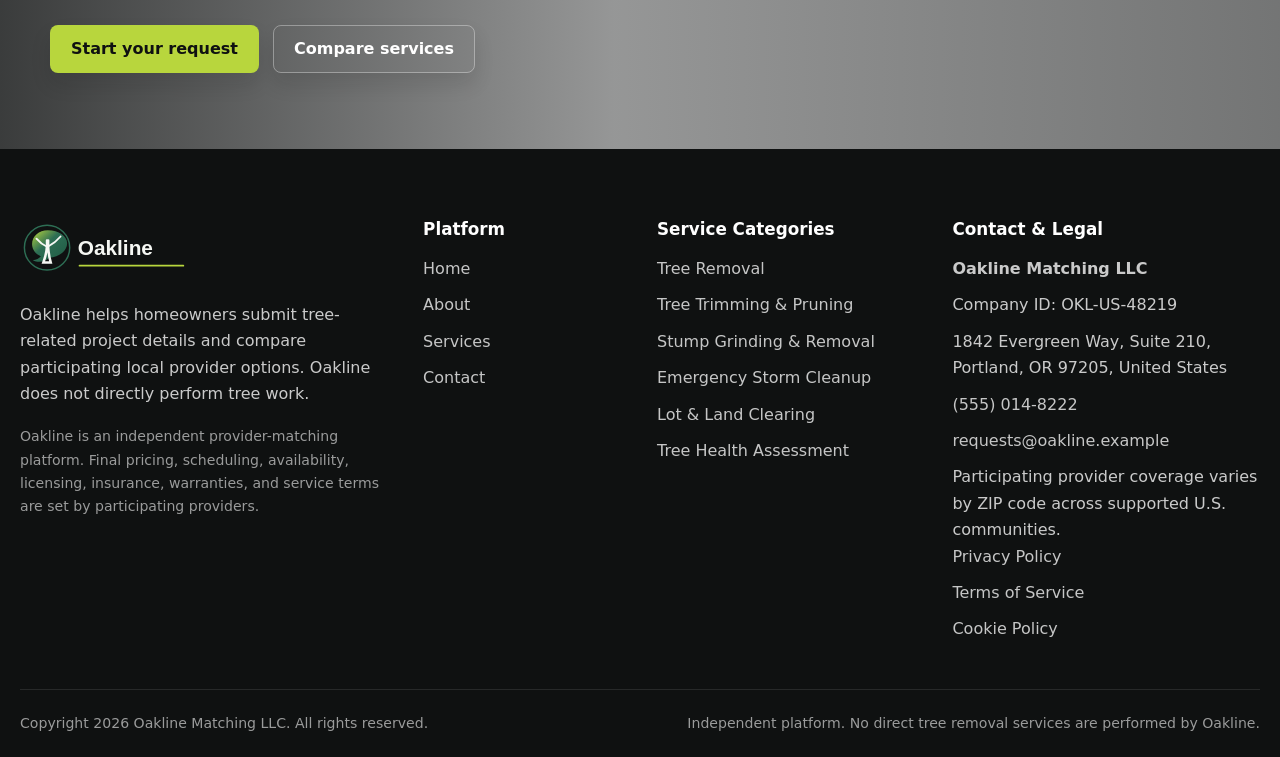
==== commit a0fd6414: "+" ====
--- a/about.html
+++ b/about.html
@@ -405,7 +405,7 @@
 
     <div class="oakline-service-showcase__slider" data-service-showcase>
       <div class="oakline-service-showcase__media">
-        <img src="assets/images/service-1.jpg" alt="Tree service category image" loading="lazy"
+        <img src="assets/images/card-1.jpg" alt="Tree service category image" loading="lazy"
           data-service-showcase-image>
 
         <div class="oakline-service-showcase__badge" data-service-showcase-badge>
--- a/assets/css/about.css
+++ b/assets/css/about.css
@@ -149,6 +149,8 @@
 }
 
 .oakline-service-showcase__media img {
+  position: absolute;
+  inset: 0;
   width: 100%;
   height: 100%;
   object-fit: cover;
